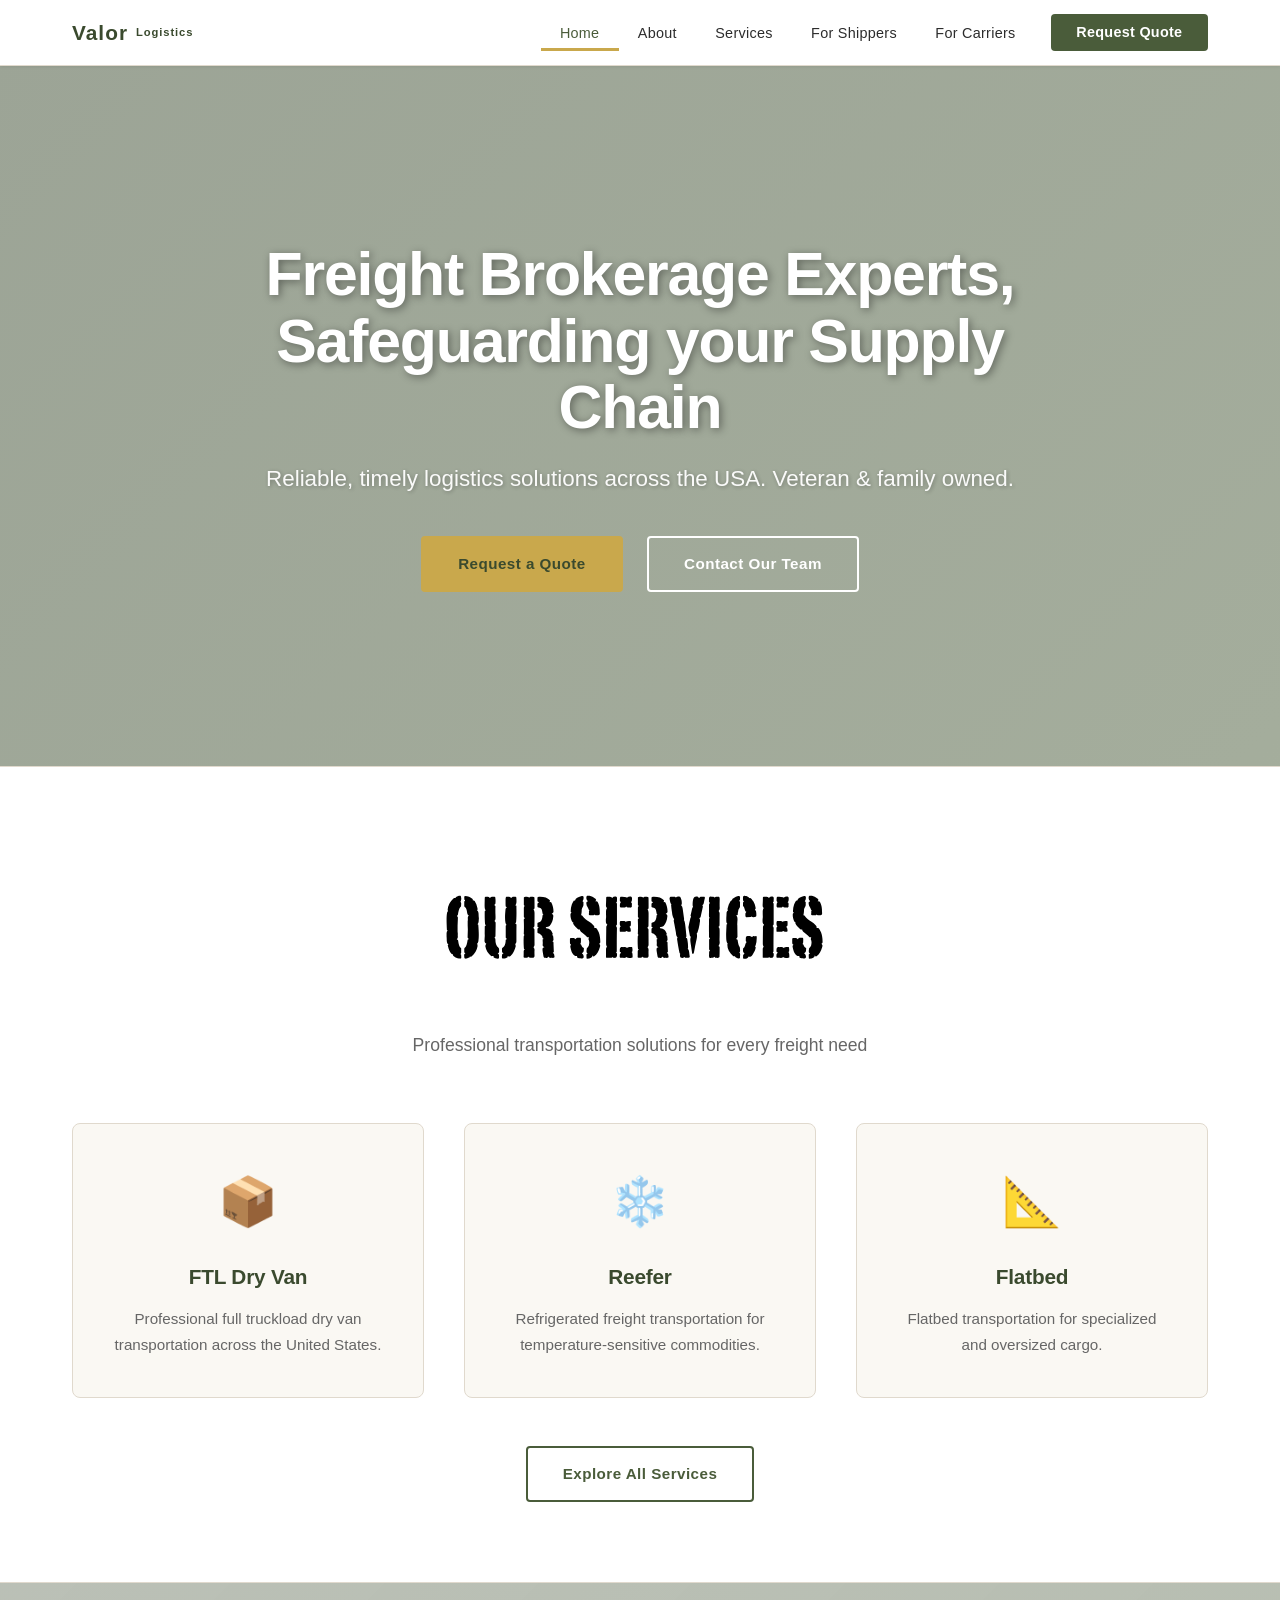
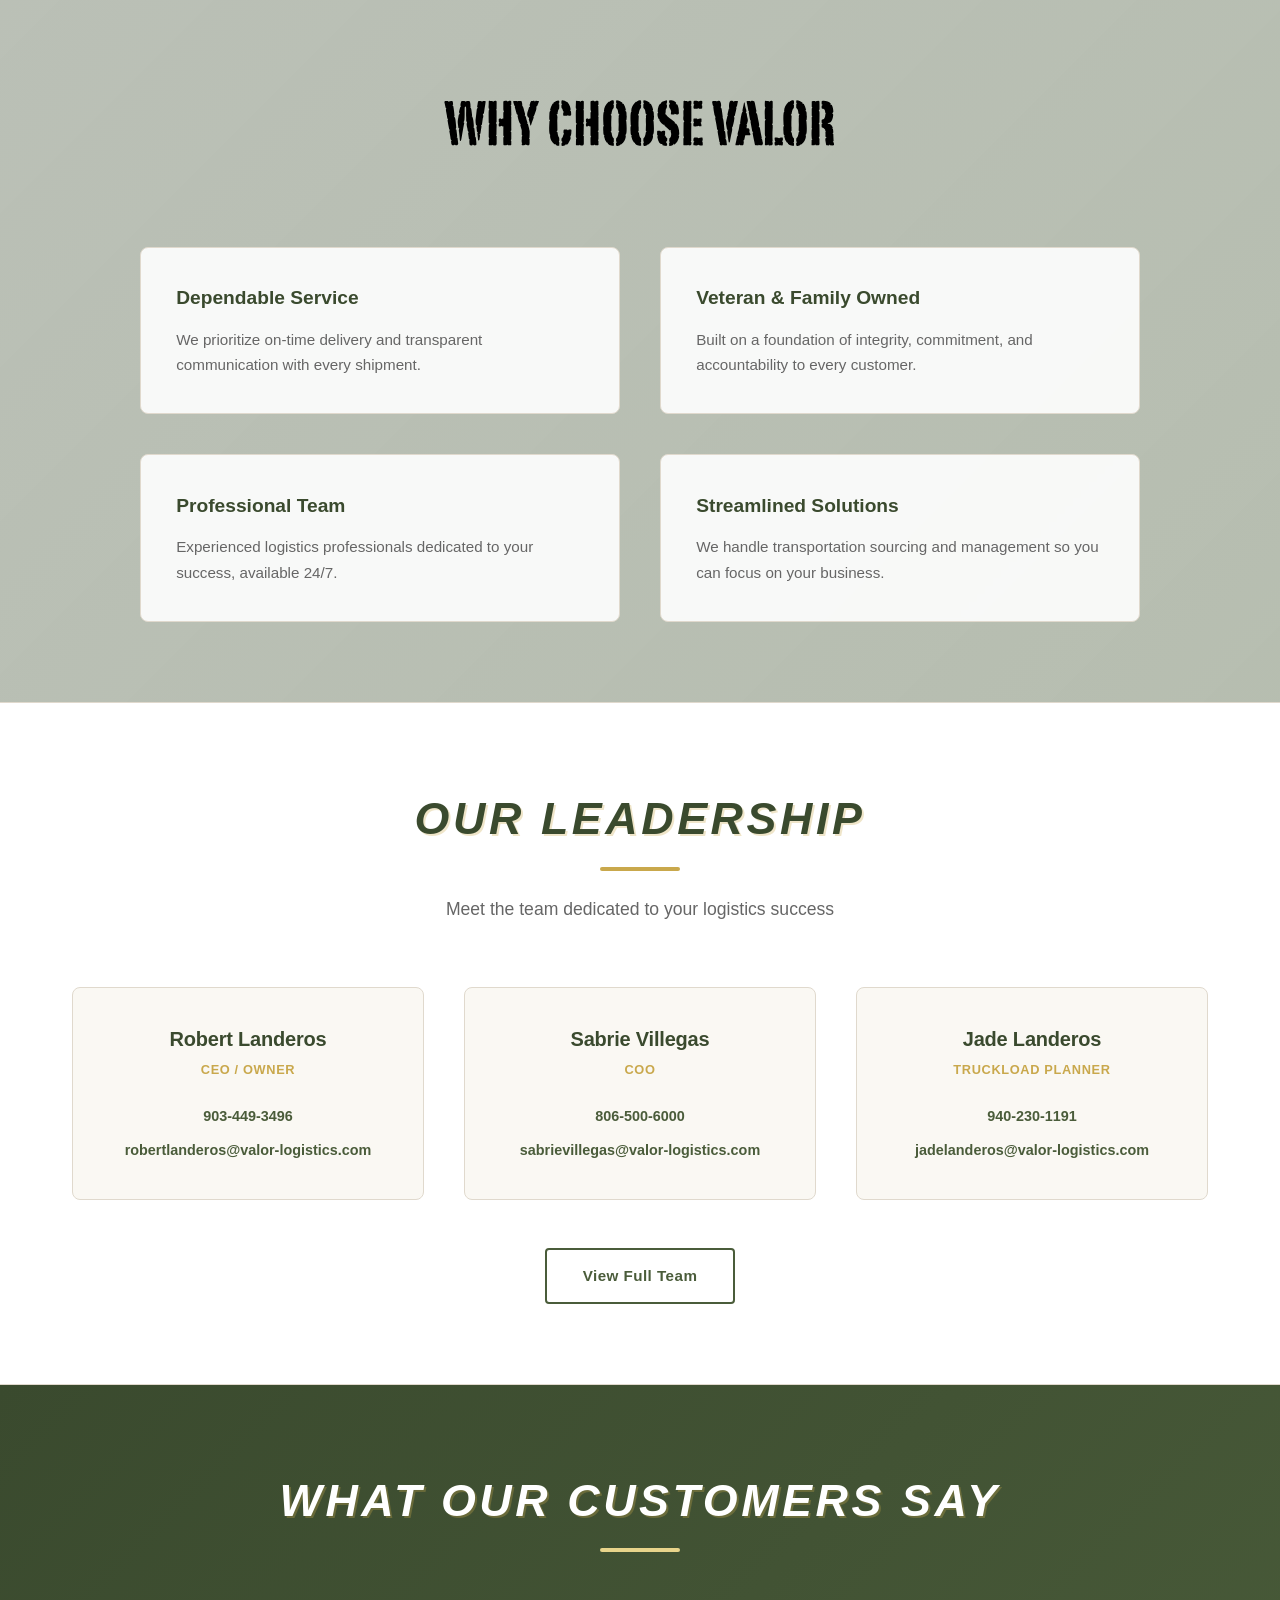
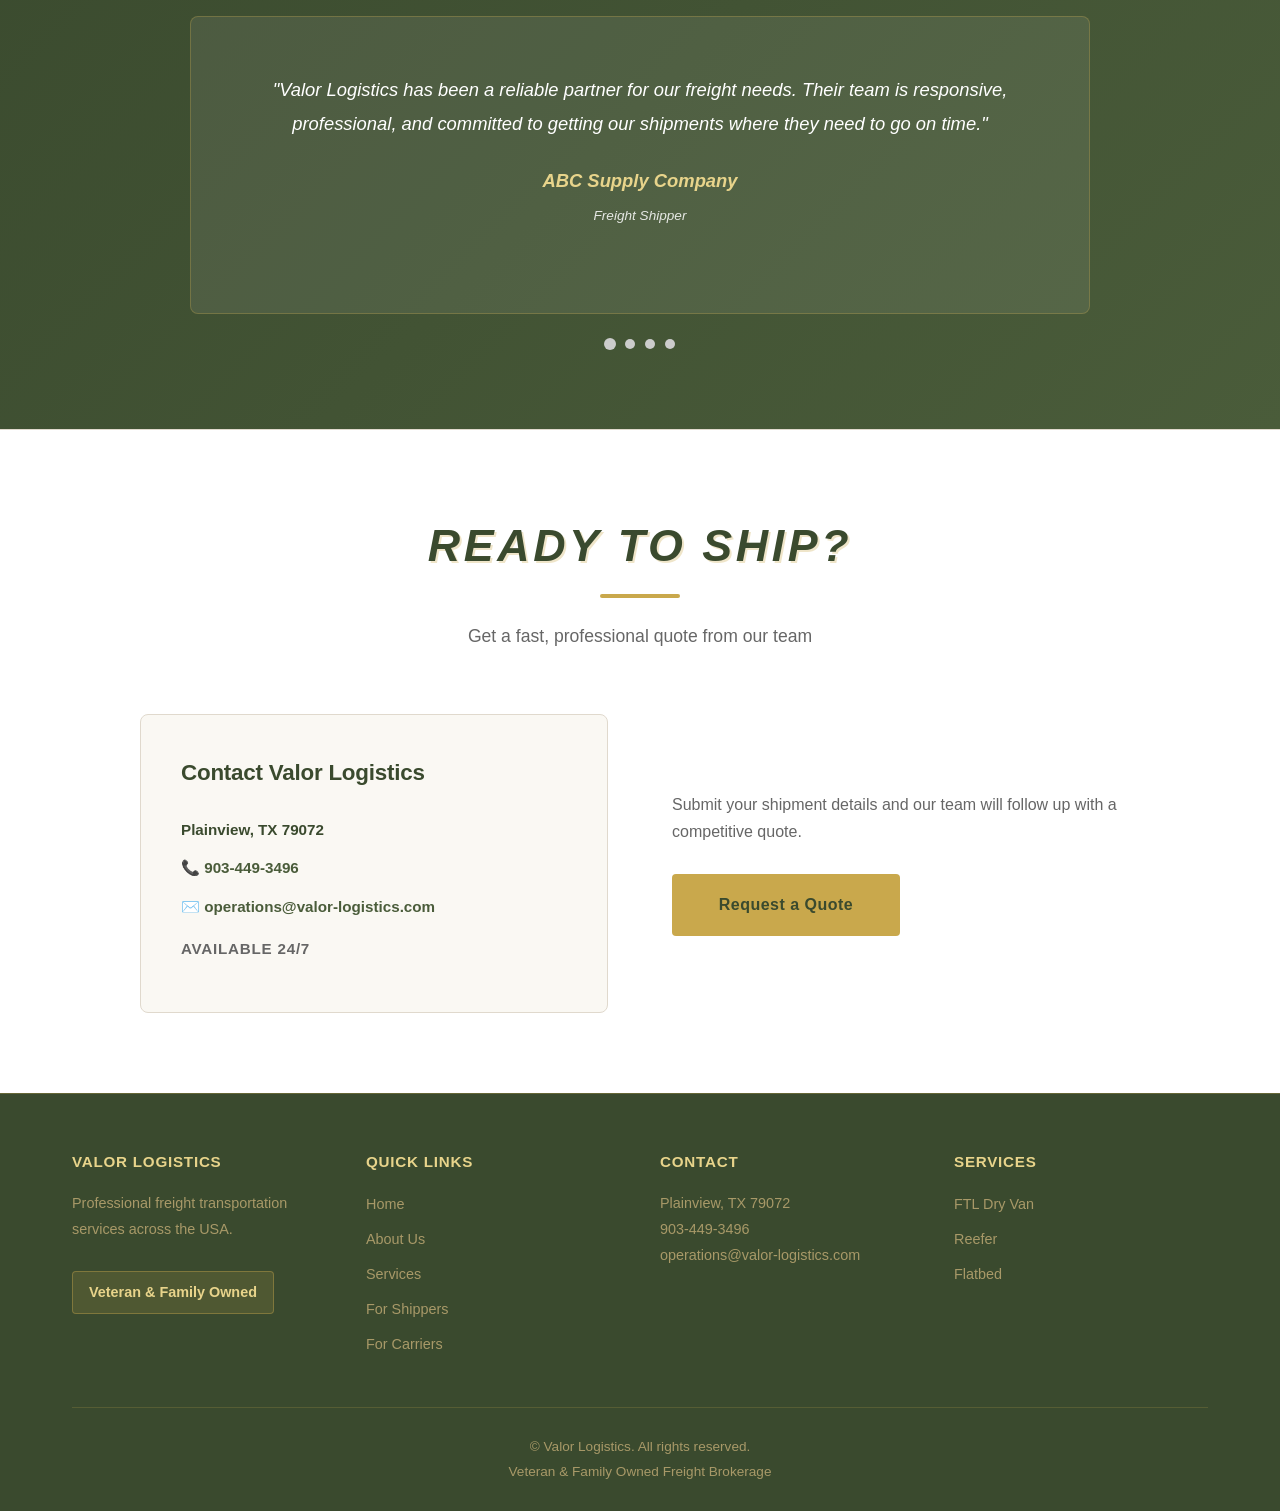
==== index.html @ 60e7a534 "Update index.html" ====
<!DOCTYPE html>
<html lang="en">
<head>
  <meta charset="UTF-8" />
  <meta name="viewport" content="width=device-width, initial-scale=1.0" />
  <meta name="description" content="Valor Logistics - Professional freight transportation services. FTL dry van, reefer, and flatbed shipping across the USA. Veteran & family owned." />
  <meta property="og:title" content="Valor Logistics | Freight Transportation & Logistics" />
  <meta property="og:description" content="Professional freight transportation services. FTL dry van, reefer, and flatbed shipping across the USA." />
  <meta property="og:type" content="business.business" />
  <title>Valor Logistics | Freight Transportation Services</title>
  <link href="https://fonts.googleapis.com/css2?family=Bebas+Neue&family=Courier+Prime:wght@400;700&display=swap" rel="stylesheet">
  <link rel="stylesheet" href="styles/main.css" />
</head>
<body>

  <!-- HEADER / NAVIGATION -->
  <header class="header">
    <nav class="navbar">
      <div class="nav-container">
        <div class="logo">
          <a href="index.html">
            <span class="logo-text">Valor</span>
            <span class="logo-sub">Logistics</span>
          </a>
        </div>
        <button class="mobile-toggle" id="mobileToggle" aria-label="Toggle menu">
          <span></span>
          <span></span>
          <span></span>
        </button>
        <ul class="nav-menu" id="navMenu">
          <li><a href="index.html" class="active">Home</a></li>
          <li><a href="about.html">About</a></li>
          <li><a href="services.html">Services</a></li>
          <li><a href="shippers.html">For Shippers</a></li>
          <li><a href="carriers.html">For Carriers</a></li>
          <li><a href="quote.html" class="cta-btn">Request Quote</a></li>
        </ul>
      </div>
    </nav>
  </header>

  <!-- HERO SECTION -->
  <section class="hero">
    <div class="hero-content">
      <h1>Freight Brokerage Experts, Safeguarding your Supply Chain</h1>
      <p>Reliable, timely logistics solutions across the USA. Veteran & family owned.</p>
      <div class="hero-buttons">
        <a href="quote.html" class="btn btn-primary">Request a Quote</a>
        <a href="#contact" class="btn btn-secondary">Contact Our Team</a>
      </div>
    </div>
  </section>

  <!-- SERVICES OVERVIEW -->
  <section class="services-preview">
    <div class="container">
      <div class="section-header">
        <img src="images/Header_OUR SERVICES.svg" alt="Our Services" class="section-title-image" />
        <p class="section-subtitle">Professional transportation solutions for every freight need</p>
      </div>
      
      <div class="service-grid">
        <div class="service-card">
          <div class="service-icon">📦</div>
          <h3>FTL Dry Van</h3>
          <p>Professional full truckload dry van transportation across the United States.</p>
        </div>
        
        <div class="service-card">
          <div class="service-icon">❄️</div>
          <h3>Reefer</h3>
          <p>Refrigerated freight transportation for temperature-sensitive commodities.</p>
        </div>
        
        <div class="service-card">
          <div class="service-icon">📐</div>
          <h3>Flatbed</h3>
          <p>Flatbed transportation for specialized and oversized cargo.</p>
        </div>
      </div>
      
      <div class="services-cta">
        <a href="services.html" class="btn btn-outline">Explore All Services</a>
      </div>
    </div>
  </section>

  <!-- WHY CHOOSE VALOR -->
<section class="why-valor">
  <div class="container">
    <div class="section-header">
      <img src="images/Header_WHY CHOOSE VALOR.svg"
           alt="Why Choose Valor Logistics"
           class="section-title-image" />
    </div>

    <div class="values-grid">
      <div class="value-card">
        <h3>Dependable Service</h3>
        <p>We prioritize on-time delivery and transparent communication with every shipment.</p>
      </div>

      <div class="value-card">
        <h3>Veteran & Family Owned</h3>
        <p>Built on a foundation of integrity, commitment, and accountability to every customer.</p>
      </div>

      <div class="value-card">
        <h3>Professional Team</h3>
        <p>Experienced logistics professionals dedicated to your success, available 24/7.</p>
      </div>

      <div class="value-card">
        <h3>Streamlined Solutions</h3>
        <p>We handle transportation sourcing and management so you can focus on your business.</p>
      </div>
    </div>
  </div>
</section>

  <!-- TEAM PREVIEW -->
  <section class="team-preview">
    <div class="container">
      <div class="section-header">
        <h2 class="section-title">Our Leadership</h2>
        <p class="section-subtitle">Meet the team dedicated to your logistics success</p>
      </div>
      
      <div class="team-grid">
        <div class="team-member">
          <div class="member-info">
            <h3>Robert Landeros</h3>
            <p class="title">CEO / Owner</p>
            <p class="contact">
              <a href="tel:903-449-3496">903-449-3496</a><br>
              <a href="mailto:robertlanderos@valor-logistics.com">robertlanderos@valor-logistics.com</a>
            </p>
          </div>
        </div>
        
        <div class="team-member">
          <div class="member-info">
            <h3>Sabrie Villegas</h3>
            <p class="title">COO</p>
            <p class="contact">
              <a href="tel:806-500-6000">806-500-6000</a><br>
              <a href="mailto:sabrievillegas@valor-logistics.com">sabrievillegas@valor-logistics.com</a>
            </p>
          </div>
        </div>
        
        <div class="team-member">
          <div class="member-info">
            <h3>Jade Landeros</h3>
            <p class="title">Truckload Planner</p>
            <p class="contact">
              <a href="tel:940-230-1191">940-230-1191</a><br>
              <a href="mailto:jadelanderos@valor-logistics.com">jadelanderos@valor-logistics.com</a>
            </p>
          </div>
        </div>
      </div>
      
      <div class="team-more">
        <a href="about.html" class="btn btn-outline">View Full Team</a>
      </div>
    </div>
  </section>

  <!-- TESTIMONIALS -->

<section class="testimonials">
  <div class="container">

<div class="section-header">
  <h2 class="section-title">What Our Customers Say</h2>
</div>

<div class="testimonial-carousel">

  <!-- TESTIMONIAL 1 -->
  <div class="testimonial-slide active">
    <blockquote>
      <p>
        "Valor Logistics has been a reliable partner for our freight needs.
        Their team is responsive, professional, and committed to getting our
        shipments where they need to go on time."
      </p>
      <footer>
        <strong>ABC Supply Company</strong>
        <span>Freight Shipper</span>
      </footer>
    </blockquote>
  </div>

  <!-- TESTIMONIAL 2 -->
  <div class="testimonial-slide">
    <blockquote>
      <p>
        "Working with Valor Logistics means working with people who care about
        your business. Their communication is clear, their service is dependable,
        and they treat us like partners."
      </p>
      <footer>
        <strong>Texas Manufacturing Co.</strong>
        <span>Freight Shipper</span>
      </footer>
    </blockquote>
  </div>

  <!-- TESTIMONIAL 3 -->
  <div class="testimonial-slide">
    <blockquote>
      <p>
        "Valor stands out in the logistics industry. They're straightforward,
        professional, and genuinely invested in solving problems. Highly recommended."
      </p>
      <footer>
        <strong>Regional Distributor</strong>
        <span>Freight Shipper</span>
      </footer>
    </blockquote>
  </div>

  <!-- TESTIMONIAL 4 -->
  <div class="testimonial-slide">
    <blockquote>
      <p>
        "I've worked with Valor as a carrier for years. Every time we book a
        load with Sabrie, she is extremely transparent, honest, and fair.
        By far my favorite broker to drive for."
      </p>
      <footer>
        <strong>Tucker George</strong>
        <span>Owner, Tucker's Truckers LLC</span>
      </footer>
    </blockquote>
  </div>

</div>

<!-- CAROUSEL NAVIGATION -->
<div class="testimonial-nav">
  <button class="dot active" onclick="currentTestimonial(1)" aria-label="Testimonial 1"></button>
  <button class="dot" onclick="currentTestimonial(2)" aria-label="Testimonial 2"></button>
  <button class="dot" onclick="currentTestimonial(3)" aria-label="Testimonial 3"></button>
  <button class="dot" onclick="currentTestimonial(4)" aria-label="Testimonial 4"></button>
</div>

  </div>
</section>

<!-- TESTIMONIAL CAROUSEL JAVASCRIPT -->

<script>
  let testimonialIndex = 1;
  let testimonialTimer;

  function currentTestimonial(n) {
    showTestimonial(testimonialIndex = n);
    
    // Reset the automatic timer whenever someone clicks a dot
    resetTestimonialTimer();
  }

  function showTestimonial(n) {
    const slides = document.querySelectorAll(".testimonial-slide");
    const dots = document.querySelectorAll(".testimonial-nav .dot");

    // Loop back to the beginning/end
    if (n > slides.length) {
      testimonialIndex = 1;
    }

    if (n < 1) {
      testimonialIndex = slides.length;
    }

    // Hide all slides
    slides.forEach(function(slide) {
      slide.classList.remove("active");
    });

    // Remove active state from all dots
    dots.forEach(function(dot) {
      dot.classList.remove("active");
    });

    // Show current slide
    slides[testimonialIndex - 1].classList.add("active");

    // Activate current dot
    dots[testimonialIndex - 1].classList.add("active");
  }

  function nextTestimonial() {
    testimonialIndex++;

    if (testimonialIndex > document.querySelectorAll(".testimonial-slide").length) {
      testimonialIndex = 1;
    }

    showTestimonial(testimonialIndex);
  }

  function resetTestimonialTimer() {
    clearInterval(testimonialTimer);

    testimonialTimer = setInterval(function() {
      nextTestimonial();
    }, 10000); // 10 seconds
  }

  // Start automatic rotation when the page loads
  document.addEventListener("DOMContentLoaded", function() {
    showTestimonial(testimonialIndex);
    resetTestimonialTimer();
  });
</script>

<!-- TESTIMONIAL CAROUSEL STYLING -->

<style>
  .testimonial-slide {
    display: none;
    opacity: 0;
    transition: opacity 0.5s ease;
  }

  .testimonial-slide.active {
    display: block;
    opacity: 1;
  }

  .testimonial-nav {
    display: flex;
    justify-content: center;
    align-items: center;
    gap: 10px;
    margin-top: 25px;
  }

  .testimonial-nav .dot {
    width: 10px;
    height: 10px;
    padding: 0;
    border: none;
    border-radius: 50%;
    background: #ccc;
    cursor: pointer;
    transition: all 0.3s ease;
  }

  .testimonial-nav .dot:hover {
    transform: scale(1.2);
  }

  .testimonial-nav .dot.active {
    transform: scale(1.2);
  }
</style>


  <!-- CONTACT / CTA -->
  <section class="contact-section" id="contact">
    <div class="container">
      <div class="section-header">
        <h2 class="section-title">Ready to Ship?</h2>
        <p class="section-subtitle">Get a fast, professional quote from our team</p>
      </div>
      
      <div class="contact-grid">
        <div class="contact-info-box">
          <h3>Contact Valor Logistics</h3>
          <div class="contact-details">
            <p><strong>Plainview, TX 79072</strong></p>
            <p>
              <a href="tel:903-449-3496" class="contact-link">📞 903-449-3496</a>
            </p>
            <p>
              <a href="mailto:operations@valor-logistics.com" class="contact-link">✉️ operations@valor-logistics.com</a>
            </p>
            <p class="availability">Available 24/7</p>
          </div>
        </div>
        
        <div class="contact-cta">
          <p>Submit your shipment details and our team will follow up with a competitive quote.</p>
          <a href="quote.html" class="btn btn-primary btn-large">Request a Quote</a>
        </div>
      </div>
    </div>
  </section>

  <!-- FOOTER -->
  <footer class="footer">
    <div class="container">
      <div class="footer-grid">
        <div class="footer-col">
          <h4>Valor Logistics</h4>
          <p>Professional freight transportation services across the USA.</p>
          <p class="footer-badge">Veteran & Family Owned</p>
        </div>
        
        <div class="footer-col">
          <h4>Quick Links</h4>
          <ul>
            <li><a href="index.html">Home</a></li>
            <li><a href="about.html">About Us</a></li>
            <li><a href="services.html">Services</a></li>
            <li><a href="shippers.html">For Shippers</a></li>
            <li><a href="carriers.html">For Carriers</a></li>
          </ul>
        </div>
        
        <div class="footer-col">
          <h4>Contact</h4>
          <p>
            Plainview, TX 79072<br>
            <a href="tel:903-449-3496">903-449-3496</a><br>
            <a href="mailto:operations@valor-logistics.com">operations@valor-logistics.com</a>
          </p>
        </div>
        
        <div class="footer-col">
          <h4>Services</h4>
          <ul>
            <li><a href="services.html#dry-van">FTL Dry Van</a></li>
            <li><a href="services.html#reefer">Reefer</a></li>
            <li><a href="services.html#flatbed">Flatbed</a></li>
          </ul>
        </div>
      </div>
      
      <div class="footer-bottom">
        <p>&copy; <span id="year"></span> Valor Logistics. All rights reserved.</p>
        <p>Veteran & Family Owned Freight Brokerage</p>
      </div>
    </div>
  </footer>

  <script src="scripts/main.js"></script>
</body>
</html>
---- styles/main.css ----
/* ========== CSS VARIABLES ========== */
:root {
  --olive: #4a5c3a;
  --olive-dark: #3a4a2e;
  --olive-light: #6b7c55;
  --gold: #c9a84c;
  --gold-light: #e8d48b;
  --cream: #f5f0e6;
  --dark: #1a1a1a;
  --text: #2c2c2c;
  --text-light: #666;
  --text-muted: #999;
  --white: #ffffff;
  --border: #e0d9cd;
  --light-bg: #faf8f3;
}

/* ========== RESET & BASE ========== */
* {
  margin: 0;
  padding: 0;
  box-sizing: border-box;
}

html {
  scroll-behavior: smooth;
}

body {
  font-family: -apple-system, BlinkMacSystemFont, 'Segoe UI', 'Helvetica Neue', sans-serif;
  background: var(--white);
  color: var(--text);
  line-height: 1.6;
}

a {
  color: var(--olive);
  text-decoration: none;
  transition: color 0.3s ease;
}

a:hover {
  color: var(--olive-light);
}

.container {
  max-width: 1200px;
  margin: 0 auto;
  padding: 0 2rem;
}

/* ========== HEADER / NAVIGATION ========== */
.header {
  background: var(--white);
  border-bottom: 1px solid var(--border);
  position: sticky;
  top: 0;
  z-index: 100;
  box-shadow: 0 1px 3px rgba(0, 0, 0, 0.08);
}

.navbar {
  max-width: 1200px;
  margin: 0 auto;
  padding: 0 2rem;
}

.nav-container {
  display: flex;
  justify-content: space-between;
  align-items: center;
  padding: 1rem 0;
}

.logo {
  flex-shrink: 0;
}

.logo a {
  color: var(--olive-dark);
  display: flex;
  align-items: center;
  gap: 0.5rem;
  font-weight: 700;
  font-size: 1.3rem;
  letter-spacing: 0.05em;
}

.logo a span {
  color: var(--olive-dark);
}

.logo-sub {
  font-size: 0.7rem;
  font-weight: 600;
  letter-spacing: 0.08em;
  color: var(--gold);
}

.nav-menu {
  display: flex;
  list-style: none;
  gap: 0;
  align-items: center;
}

.nav-menu a {
  color: var(--text);
  padding: 0.75rem 1.2rem;
  border-radius: 0;
  transition: all 0.3s ease;
  font-size: 0.9rem;
  font-weight: 500;
  letter-spacing: 0.02em;
}

.nav-menu a:hover,
.nav-menu a.active {
  color: var(--olive);
  border-bottom: 3px solid var(--gold);
  padding-bottom: 0.45rem;
}

.nav-menu .cta-btn {
  background: var(--olive);
  color: white;
  font-weight: 600;
  padding: 0.65rem 1.6rem;
  border-radius: 4px;
  margin-left: 1rem;
  border: none;
}

.nav-menu .cta-btn:hover {
  background: var(--olive-dark);
  color: white;
}

.mobile-toggle {
  display: none;
  flex-direction: column;
  background: none;
  border: none;
  cursor: pointer;
  gap: 5px;
}

.mobile-toggle span {
  width: 25px;
  height: 3px;
  background: var(--olive);
  border-radius: 2px;
  transition: all 0.3s ease;
}

/* ========== HERO SECTION ========== */
/* ========== HERO SECTION ========== */
.hero {
  background:
    linear-gradient(
      135deg,
      rgba(58, 74, 46, 0.5) 0%,
      rgba(74, 92, 58, 0.5) 100%
    ),
    url('../images/metal-plate-background.jpg') center/cover no-repeat fixed;

  color: white;
  padding: 8rem 2rem;
  position: relative;
  min-height: 700px;
  display: flex;
  align-items: center;
  justify-content: center;
  text-align: center;
}

.hero-content {
  position: relative;
  z-index: 2;
  max-width: 800px;
}

.hero-content h1 {
  font-size: 3.8rem;
  font-weight: 800;
  letter-spacing: -0.02em;
  margin-bottom: 1.2rem;
  line-height: 1.1;
  text-shadow: 2px 2px 8px rgba(0, 0, 0, 0.4);
}

.hero-content p {
  font-size: 1.4rem;
  font-weight: 300;
  margin-bottom: 2.5rem;
  line-height: 1.6;
  opacity: 0.95;
  text-shadow: 1px 1px 4px rgba(0, 0, 0, 0.3);
}

.hero-buttons {
  display: flex;
  gap: 1.5rem;
  justify-content: center;
  flex-wrap: wrap;
}

.hero-image {
  display: none;
}
/* ========== BUTTONS ========== */
.btn {
  display: inline-block;
  padding: 0.85rem 2.2rem;
  border-radius: 4px;
  font-weight: 600;
  letter-spacing: 0.03em;
  text-align: center;
  transition: all 0.3s ease;
  cursor: pointer;
  border: 2px solid transparent;
  font-size: 0.95rem;
}

.btn-primary {
  background: var(--gold);
  color: var(--olive-dark);
}

.btn-primary:hover {
  background: var(--gold-light);
  transform: translateY(-2px);
  box-shadow: 0 6px 16px rgba(201, 168, 76, 0.3);
}

.btn-secondary {
  background: transparent;
  color: white;
  border: 2px solid white;
}

.btn-secondary:hover {
  background: white;
  color: var(--olive-dark);
}

.btn-outline {
  background: transparent;
  color: var(--olive);
  border: 2px solid var(--olive);
}

.btn-outline:hover {
  background: var(--olive);
  color: white;
}

.btn-large {
  padding: 1rem 2.8rem;
  font-size: 1rem;
}

/* ========== SECTIONS ========== */
section {
  padding: 5rem 0;
}

.section-header {
  text-align: center;
  margin-bottom: 4rem;
}

.section-title {
  font-size: 2.8rem;
  font-weight: 900;
  letter-spacing: 0.08em;
  color: var(--olive-dark);
  margin-bottom: 1rem;
  position: relative;
  display: inline-block;
  width: 100%;
  font-family: 'Arial Black', 'Helvetica', sans-serif;
  text-transform: uppercase;
  font-style: italic;
  text-shadow: 2px 2px 0px rgba(201, 168, 76, 0.3);
}

.section-title::after {
  content: '';
  position: absolute;
  bottom: -16px;
  left: 50%;
  transform: translateX(-50%);
  width: 80px;
  height: 4px;
  background: var(--gold);
  border-radius: 2px;
}

.section-title-image {
  max-width: 400px;
  width: 100%;
  height: auto;
  display: block;
  margin: 0 auto 1rem;
}

.section-subtitle {
  font-size: 1.1rem;
  color: var(--text-light);
  font-weight: 400;
  margin-top: 1.5rem;
}

/* ========== SERVICES SECTION ========== */
.services-preview {
  background: var(--white);
  border-top: 1px solid var(--border);
}

.service-grid {
  display: grid;
  grid-template-columns: repeat(3, 1fr);
  gap: 2.5rem;
  margin-top: 3.5rem;
}

.service-card {
  background: var(--light-bg);
  padding: 2.5rem;
  border-radius: 8px;
  border: 1px solid var(--border);
  transition: all 0.3s ease;
  text-align: center;
}

.service-card:hover {
  transform: translateY(-6px);
  border-color: var(--gold);
  box-shadow: 0 12px 32px rgba(74, 92, 58, 0.1);
}

.service-icon {
  font-size: 3rem;
  margin-bottom: 1.2rem;
}

.service-card h3 {
  font-size: 1.3rem;
  font-weight: 700;
  color: var(--olive-dark);
  margin-bottom: 0.75rem;
  letter-spacing: -0.01em;
}

.service-card p {
  font-size: 0.95rem;
  color: var(--text-light);
  line-height: 1.7;
  font-weight: 400;
}

.services-cta {
  text-align: center;
  margin-top: 3rem;
}

/* ========== WHY VALOR ========== */
.why-valor {
  background:
    linear-gradient(
      135deg,
      rgba(58, 74, 46, 0.35) 0%,
      rgba(74, 92, 58, 0.4) 100%
    ),
    url('../images/Logo_Map.svg') center center / cover no-repeat fixed;

  border-top: 1px solid var(--border);
  position: relative;
  overflow: hidden;
}

.why-valor .container {
  position: relative;
  z-index: 1;
}

.values-grid {
  display: grid;
  grid-template-columns: repeat(2, 1fr);
  gap: 2.5rem;
  margin-top: 3.5rem;
  max-width: 1000px;
  margin-left: auto;
  margin-right: auto;
}

.value-card {
  background: rgba(255, 255, 255, 0.9);
  padding: 2.2rem;
  border-radius: 8px;
  border: 1px solid var(--border);
  transition: all 0.3s ease;
  text-align: left;
  backdrop-filter: blur(2px);
}

.value-card:hover {
  border-color: var(--olive);
  box-shadow: 0 8px 24px rgba(74, 92, 58, 0.08);
}

.value-card h3 {
  font-size: 1.2rem;
  font-weight: 700;
  color: var(--olive-dark);
  margin-bottom: 0.8rem;
}

.value-card p {
  font-size: 0.95rem;
  color: var(--text-light);
  line-height: 1.7;
  font-weight: 400;
}
/* ========== TEAM PREVIEW ========== */
.team-preview {
  background: white;
  border-top: 1px solid var(--border);
}

.team-grid {
  display: grid;
  grid-template-columns: repeat(3, 1fr);
  gap: 2.5rem;
  margin-top: 3.5rem;
}

.team-member {
  background: var(--light-bg);
  padding: 2.2rem;
  border-radius: 8px;
  border: 1px solid var(--border);
  text-align: center;
  transition: all 0.3s ease;
}

.team-member:hover {
  border-color: var(--gold);
  box-shadow: 0 8px 24px rgba(201, 168, 76, 0.1);
}

.member-info h3 {
  font-size: 1.25rem;
  font-weight: 700;
  color: var(--olive-dark);
  margin-bottom: 0.3rem;
  letter-spacing: -0.01em;
}

.member-info .title {
  font-size: 0.8rem;
  font-weight: 600;
  color: var(--gold);
  text-transform: uppercase;
  letter-spacing: 0.05em;
  margin-bottom: 1rem;
}

.member-info .contact {
  font-size: 0.9rem;
  line-height: 1.8;
  color: var(--text-light);
}

.member-info a {
  color: var(--olive);
  text-decoration: none;
  font-weight: 600;
  display: inline-block;
  margin-top: 0.5rem;
}

.member-info a:hover {
  text-decoration: underline;
}

.team-more {
  text-align: center;
  margin-top: 3rem;
}

/* ========== TESTIMONIALS ========== */
.testimonials {
  background: linear-gradient(135deg, var(--olive-dark) 0%, var(--olive) 100%);
  color: white;
  border-top: 1px solid var(--border);
}

.testimonials .section-title {
  color: white;
}

.testimonials .section-title::after {
  background: var(--gold-light);
}

.testimonial-carousel {
  background: rgba(255, 255, 255, 0.08);
  border: 1px solid rgba(201, 168, 76, 0.3);
  border-radius: 8px;
  padding: 3.5rem;
  margin-top: 3.5rem;
  min-height: 280px;
  display: flex;
  align-items: center;
  justify-content: center;
  max-width: 900px;
  margin-left: auto;
  margin-right: auto;
}

.testimonial-slide {
  display: none;
  text-align: center;
  opacity: 0;
  animation: fadeIn 0.8s ease;
}

.testimonial-slide.active {
  display: block;
  opacity: 1;
}

@keyframes fadeIn {
  from {
    opacity: 0;
  }
  to {
    opacity: 1;
  }
}

.testimonial-slide blockquote {
  font-size: 1.15rem;
  line-height: 1.8;
  margin-bottom: 1.8rem;
  font-style: italic;
  font-weight: 400;
}

.testimonial-slide blockquote p {
  margin-bottom: 1.5rem;
}

.testimonial-slide footer {
  font-size: 0.95rem;
}

.testimonial-slide footer strong {
  display: block;
  font-size: 1.15rem;
  margin-bottom: 0.25rem;
  color: var(--gold-light);
  font-weight: 700;
}

.testimonial-slide footer span {
  font-size: 0.85rem;
  opacity: 0.85;
}

.testimonial-nav {
  display: flex;
  justify-content: center;
  gap: 0.75rem;
  margin-top: 2.5rem;
}

.dot {
  width: 12px;
  height: 12px;
  border-radius: 50%;
  background: rgba(255, 255, 255, 0.4);
  border: none;
  cursor: pointer;
  transition: all 0.3s ease;
}

.dot:hover {
  background: rgba(255, 255, 255, 0.6);
}

.dot.active {
  background: var(--gold-light);
  width: 36px;
  border-radius: 6px;
}

/* ========== CONTACT SECTION ========== */
.contact-section {
  background: white;
  border-top: 1px solid var(--border);
}

.contact-grid {
  display: grid;
  grid-template-columns: 1fr 1fr;
  gap: 4rem;
  margin-top: 3.5rem;
  align-items: center;
  max-width: 1000px;
  margin-left: auto;
  margin-right: auto;
}

.contact-info-box {
  background: var(--light-bg);
  padding: 2.5rem;
  border-radius: 8px;
  border: 1px solid var(--border);
}

.contact-info-box h3 {
  font-size: 1.4rem;
  font-weight: 700;
  color: var(--olive-dark);
  margin-bottom: 1.5rem;
  letter-spacing: -0.01em;
}

.contact-details {
  line-height: 2;
}

.contact-details p {
  font-size: 0.95rem;
  color: var(--text-light);
  margin-bottom: 0.5rem;
}

.contact-details strong {
  color: var(--olive-dark);
  font-weight: 700;
}

.contact-link {
  color: var(--olive);
  font-weight: 600;
  text-decoration: none;
  display: inline-block;
}

.contact-link:hover {
  text-decoration: underline;
}

.availability {
  font-size: 0.8rem;
  color: var(--gold);
  font-weight: 600;
  text-transform: uppercase;
  letter-spacing: 0.05em;
  margin-top: 0.75rem !important;
}

.contact-cta h3 {
  font-size: 1.4rem;
  font-weight: 700;
  color: var(--olive-dark);
  margin-bottom: 1rem;
  letter-spacing: -0.01em;
}

.contact-cta p {
  font-size: 1rem;
  color: var(--text-light);
  margin-bottom: 1.8rem;
  line-height: 1.7;
}

/* ========== FOOTER ========== */
.footer {
  background: var(--olive-dark);
  color: #a89968;
  padding: 3.5rem 2rem 1.5rem;
  border-top: 1px solid rgba(201, 168, 76, 0.3);
}

.footer-grid {
  display: grid;
  grid-template-columns: repeat(auto-fit, minmax(240px, 1fr));
  gap: 2.5rem;
  margin-bottom: 2.5rem;
  max-width: 1200px;
  margin-left: auto;
  margin-right: auto;
}

.footer-col h4 {
  color: var(--gold-light);
  font-size: 0.95rem;
  font-weight: 700;
  margin-bottom: 1rem;
  letter-spacing: 0.05em;
  text-transform: uppercase;
}

.footer-col p {
  font-size: 0.9rem;
  line-height: 1.8;
  margin-bottom: 0.75rem;
}

.footer-col ul {
  list-style: none;
}

.footer-col ul li {
  margin-bottom: 0.6rem;
}

.footer-col a {
  color: #a89968;
  text-decoration: none;
  font-size: 0.9rem;
  transition: color 0.3s ease;
}

.footer-col a:hover {
  color: var(--gold-light);
}

.footer-badge {
  display: inline-block;
  background: rgba(201, 168, 76, 0.15);
  color: var(--gold-light);
  padding: 0.5rem 1rem;
  border-radius: 4px;
  font-size: 0.75rem;
  font-weight: 600;
  margin-top: 1rem;
  border: 1px solid rgba(201, 168, 76, 0.4);
}

.footer-bottom {
  border-top: 1px solid rgba(201, 168, 76, 0.2);
  padding-top: 1.5rem;
  text-align: center;
  font-size: 0.85rem;
  max-width: 1200px;
  margin: 0 auto;
}

.footer-bottom p {
  margin: 0.25rem 0;
}

/* ========== RESPONSIVE ========== */
@media (max-width: 1024px) {
  .service-grid {
    grid-template-columns: repeat(2, 1fr);
  }

  .team-grid {
    grid-template-columns: repeat(2, 1fr);
  }

  .values-grid {
    grid-template-columns: 1fr;
  }

  .section-title-image {
    max-width: 300px;
  }
}

@media (max-width: 768px) {
  .mobile-toggle {
    display: flex;
  }

  .nav-menu {
    position: absolute;
    top: 70px;
    left: 0;
    right: 0;
    background: white;
    flex-direction: column;
    gap: 0;
    max-height: 0;
    overflow: hidden;
    transition: max-height 0.3s ease;
    border-bottom: 1px solid var(--border);
  }

  .nav-menu.active {
    max-height: 500px;
  }

  .nav-menu a {
    padding: 1rem 2rem;
    border-radius: 0;
    display: block;
    border-bottom: none;
  }

  .nav-menu a:hover,
  .nav-menu a.active {
    background: var(--light-bg);
    border-bottom: none;
    border-left: 4px solid var(--gold);
    padding-left: calc(2rem - 4px);
  }

  .nav-menu .cta-btn {
    margin: 1rem 2rem 0;
    display: block;
    text-align: center;
    width: calc(100% - 4rem);
  }

  .hero {
    padding: 4rem 2rem;
    min-height: 500px;
  }

  .hero-content h1 {
    font-size: 2.3rem;
  }

  .hero-content p {
    font-size: 1.1rem;
  }

  .hero-buttons {
    flex-direction: column;
  }

  .btn {
    width: 100%;
  }

  .contact-grid {
    grid-template-columns: 1fr;
    gap: 2.5rem;
  }

  .section-title {
    font-size: 1.8rem;
  }

  .section-title-image {
    max-width: 250px;
  }

  .section-subtitle {
    font-size: 1rem;
  }

  .testimonial-carousel {
    padding: 2rem;
    min-height: auto;
  }

  .service-grid,
  .team-grid {
    gap: 1.5rem;
    grid-template-columns: 1fr;
  }

  .values-grid {
    gap: 1.5rem;
  }

  section {
    padding: 3.5rem 0;
  }
}

@media (max-width: 480px) {
  .hero {
    padding: 3rem 1.5rem;
    min-height: 400px;
  }

  .hero-content h1 {
    font-size: 1.8rem;
  }

  .hero-content p {
    font-size: 1rem;
  }

  .section-title {
    font-size: 1.5rem;
  }

  .section-title::after {
    width: 40px;
  }

  .section-title-image {
    max-width: 200px;
  }

  .btn {
    padding: 0.75rem 1.5rem;
    font-size: 0.9rem;
  }

  section {
    padding: 2.5rem 0;
  }

  .footer-grid {
    gap: 1.5rem;
  }

  .nav-menu.active {
    max-height: 400px;
  }

  .container {
    padding: 0 1rem;
  }
}
/* ========== MOBILE BACKGROUND FIXES ========== */

@media (max-width: 768px) {

  /* HERO - keep image visible without the desktop fixed behavior */
  .hero {
    background-position: center center;
    background-size: cover;
    background-attachment: scroll;
  }

  /* WHY CHOOSE VALOR - keep background visible on mobile */
  .why-valor {
    background-position: center center;
    background-size: cover;
    background-attachment: scroll;
  }

}


/* ========== SMALL PHONE ADJUSTMENTS ========== */

@media (max-width: 480px) {

  /* HERO */
  .hero {
    background-position: center center;
    background-size: auto 100%;
    background-attachment: scroll;
  }

  /* WHY CHOOSE VALOR */
  .why-valor {
    background-position: center center;
    background-size: cover;
    background-attachment: scroll;
  }

}
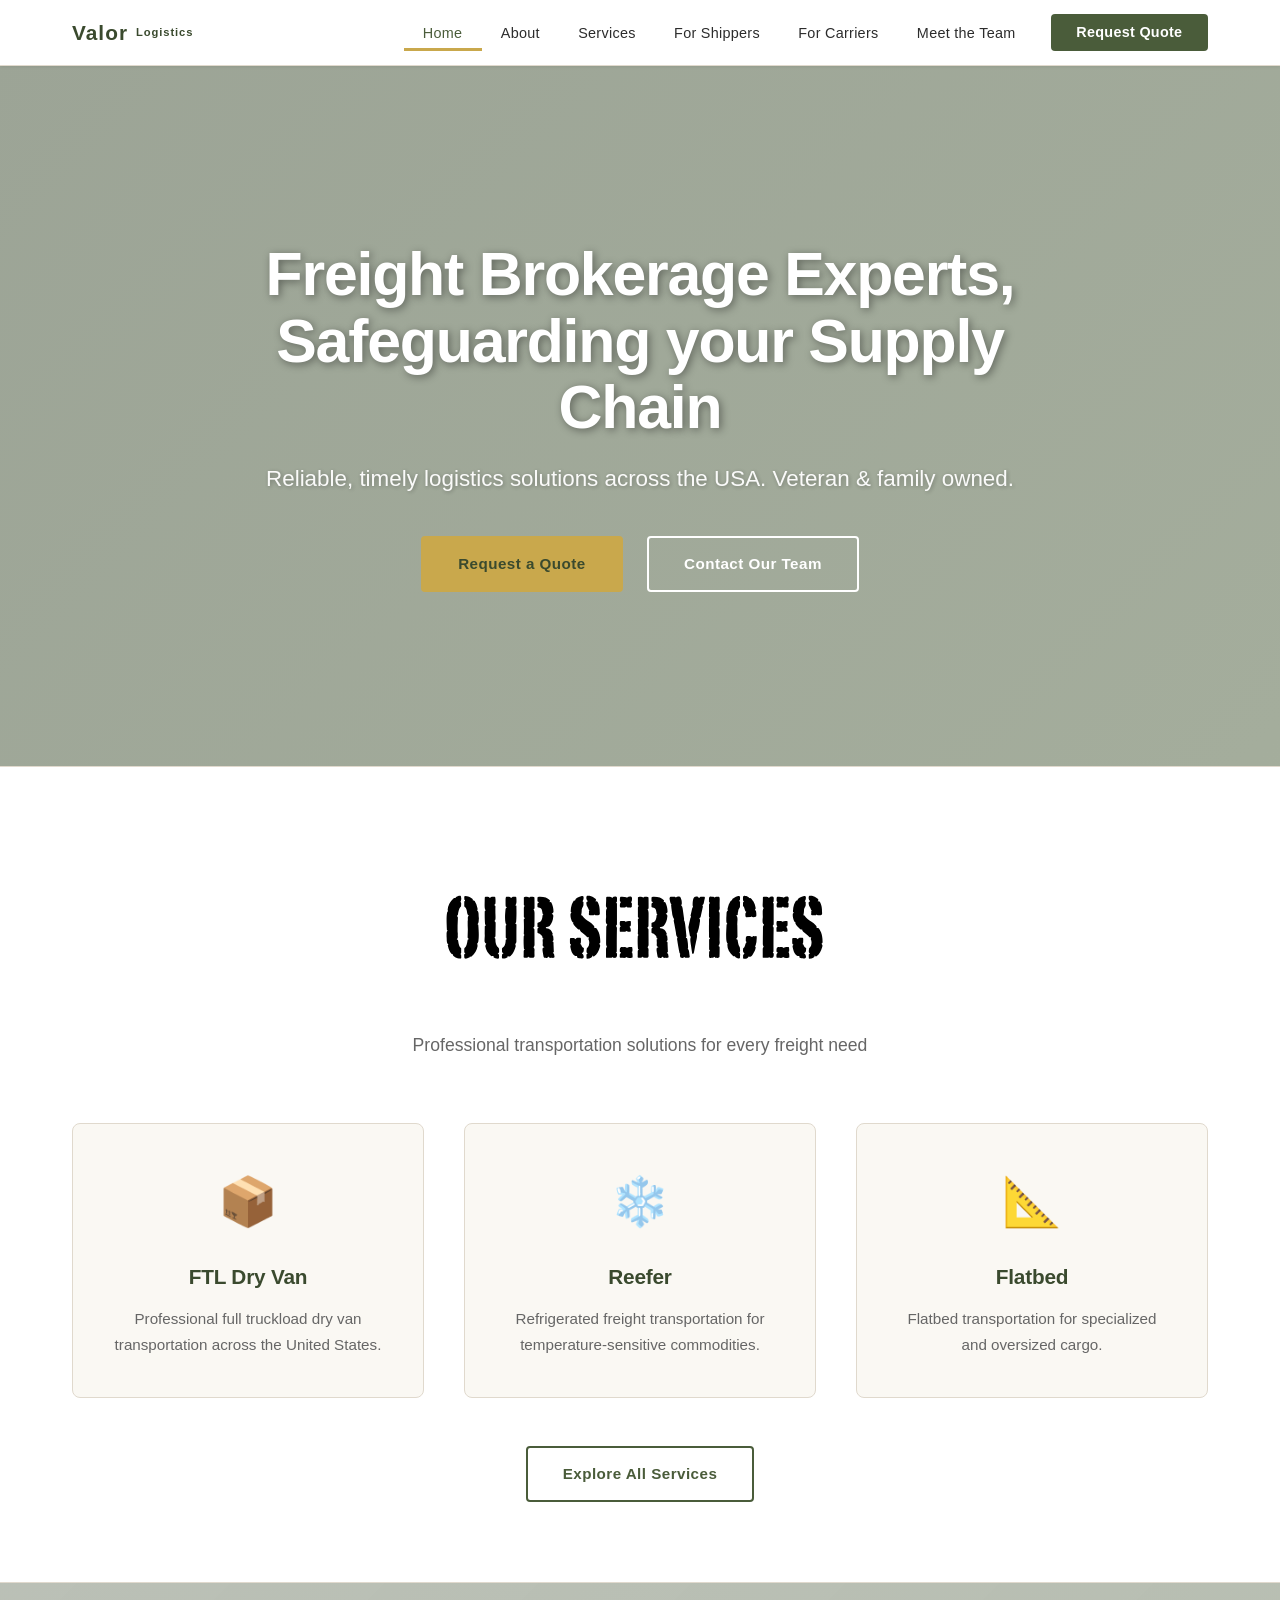
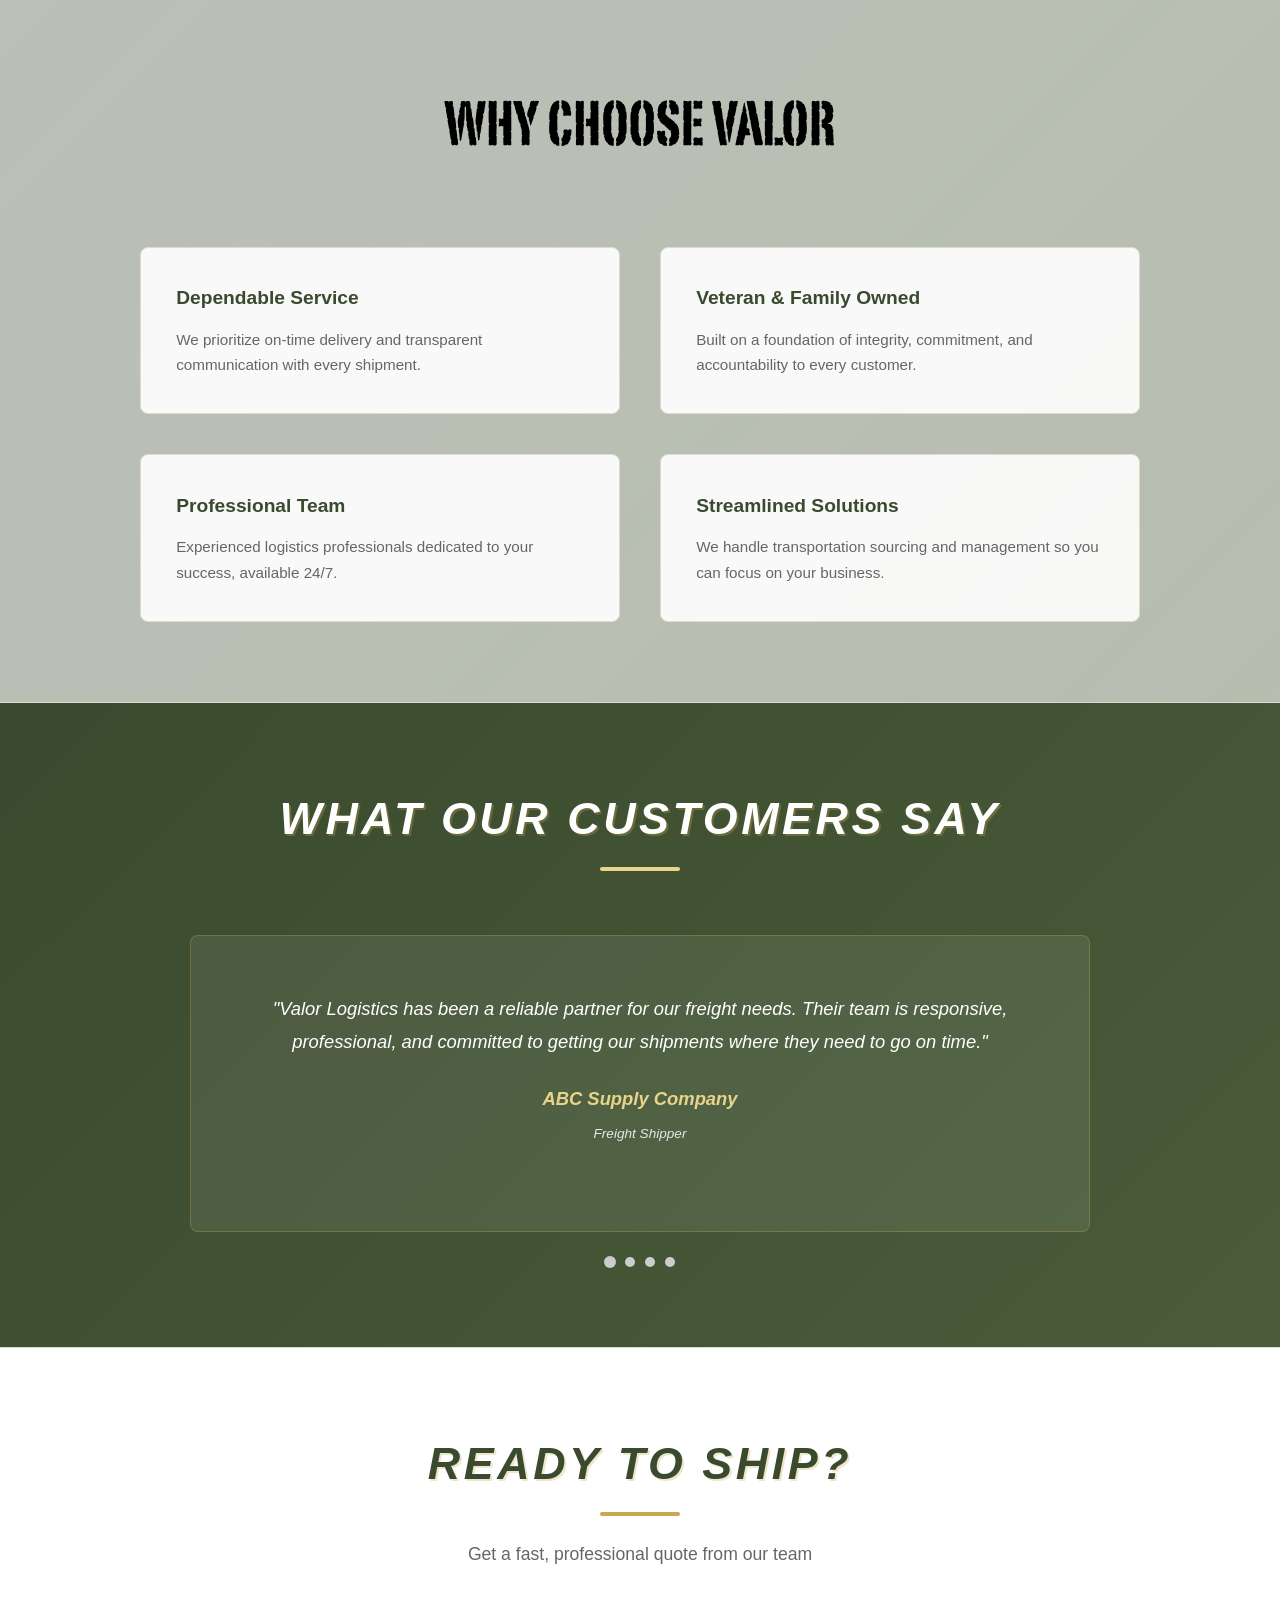
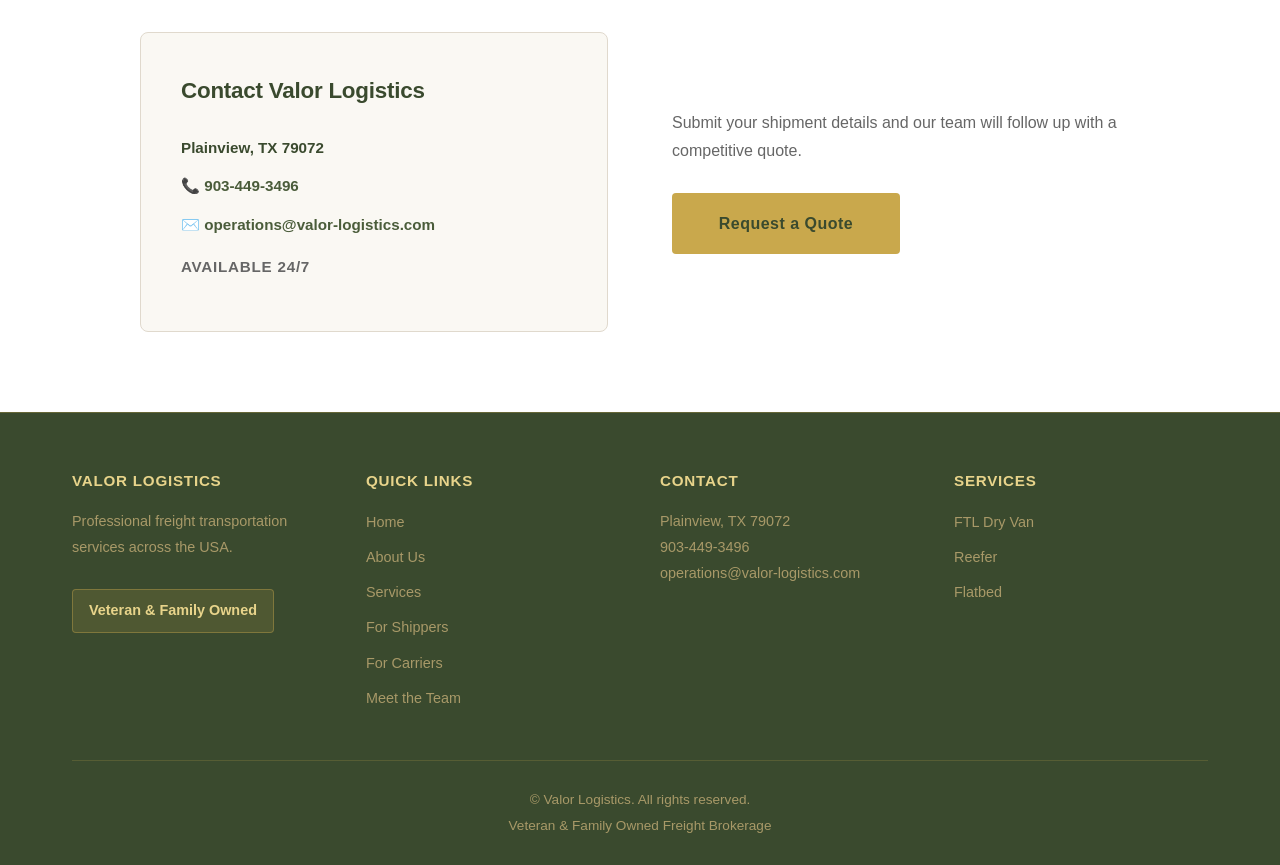
==== commit 82c4ed16: "Remove homepage leadership preview and add team navigation" ====
--- a/index.html
+++ b/index.html
@@ -34,6 +34,7 @@
           <li><a href="services.html">Services</a></li>
           <li><a href="shippers.html">For Shippers</a></li>
           <li><a href="carriers.html">For Carriers</a></li>
+          <li><a href="team.html">Meet the Team</a></li>
           <li><a href="quote.html" class="cta-btn">Request Quote</a></li>
         </ul>
       </div>
@@ -119,56 +120,7 @@
   </div>
 </section>
 
-  <!-- TEAM PREVIEW -->
-  <section class="team-preview">
-    <div class="container">
-      <div class="section-header">
-        <h2 class="section-title">Our Leadership</h2>
-        <p class="section-subtitle">Meet the team dedicated to your logistics success</p>
-      </div>
-      
-      <div class="team-grid">
-        <div class="team-member">
-          <div class="member-info">
-            <h3>Robert Landeros</h3>
-            <p class="title">CEO / Owner</p>
-            <p class="contact">
-              <a href="tel:903-449-3496">903-449-3496</a><br>
-              <a href="mailto:robertlanderos@valor-logistics.com">robertlanderos@valor-logistics.com</a>
-            </p>
-          </div>
-        </div>
-        
-        <div class="team-member">
-          <div class="member-info">
-            <h3>Sabrie Villegas</h3>
-            <p class="title">COO</p>
-            <p class="contact">
-              <a href="tel:806-500-6000">806-500-6000</a><br>
-              <a href="mailto:sabrievillegas@valor-logistics.com">sabrievillegas@valor-logistics.com</a>
-            </p>
-          </div>
-        </div>
-        
-        <div class="team-member">
-          <div class="member-info">
-            <h3>Jade Landeros</h3>
-            <p class="title">Truckload Planner</p>
-            <p class="contact">
-              <a href="tel:940-230-1191">940-230-1191</a><br>
-              <a href="mailto:jadelanderos@valor-logistics.com">jadelanderos@valor-logistics.com</a>
-            </p>
-          </div>
-        </div>
-      </div>
-      
-      <div class="team-more">
-        <a href="about.html" class="btn btn-outline">View Full Team</a>
-      </div>
-    </div>
-  </section>
-
-  <!-- TESTIMONIALS -->
+<!-- TESTIMONIALS -->
 
 <section class="testimonials">
   <div class="container">
@@ -411,7 +363,7 @@
             <li><a href="services.html">Services</a></li>
             <li><a href="shippers.html">For Shippers</a></li>
             <li><a href="carriers.html">For Carriers</a></li>
-          </ul>
+          <li><a href="team.html">Meet the Team</a></li></ul>
         </div>
         
         <div class="footer-col">
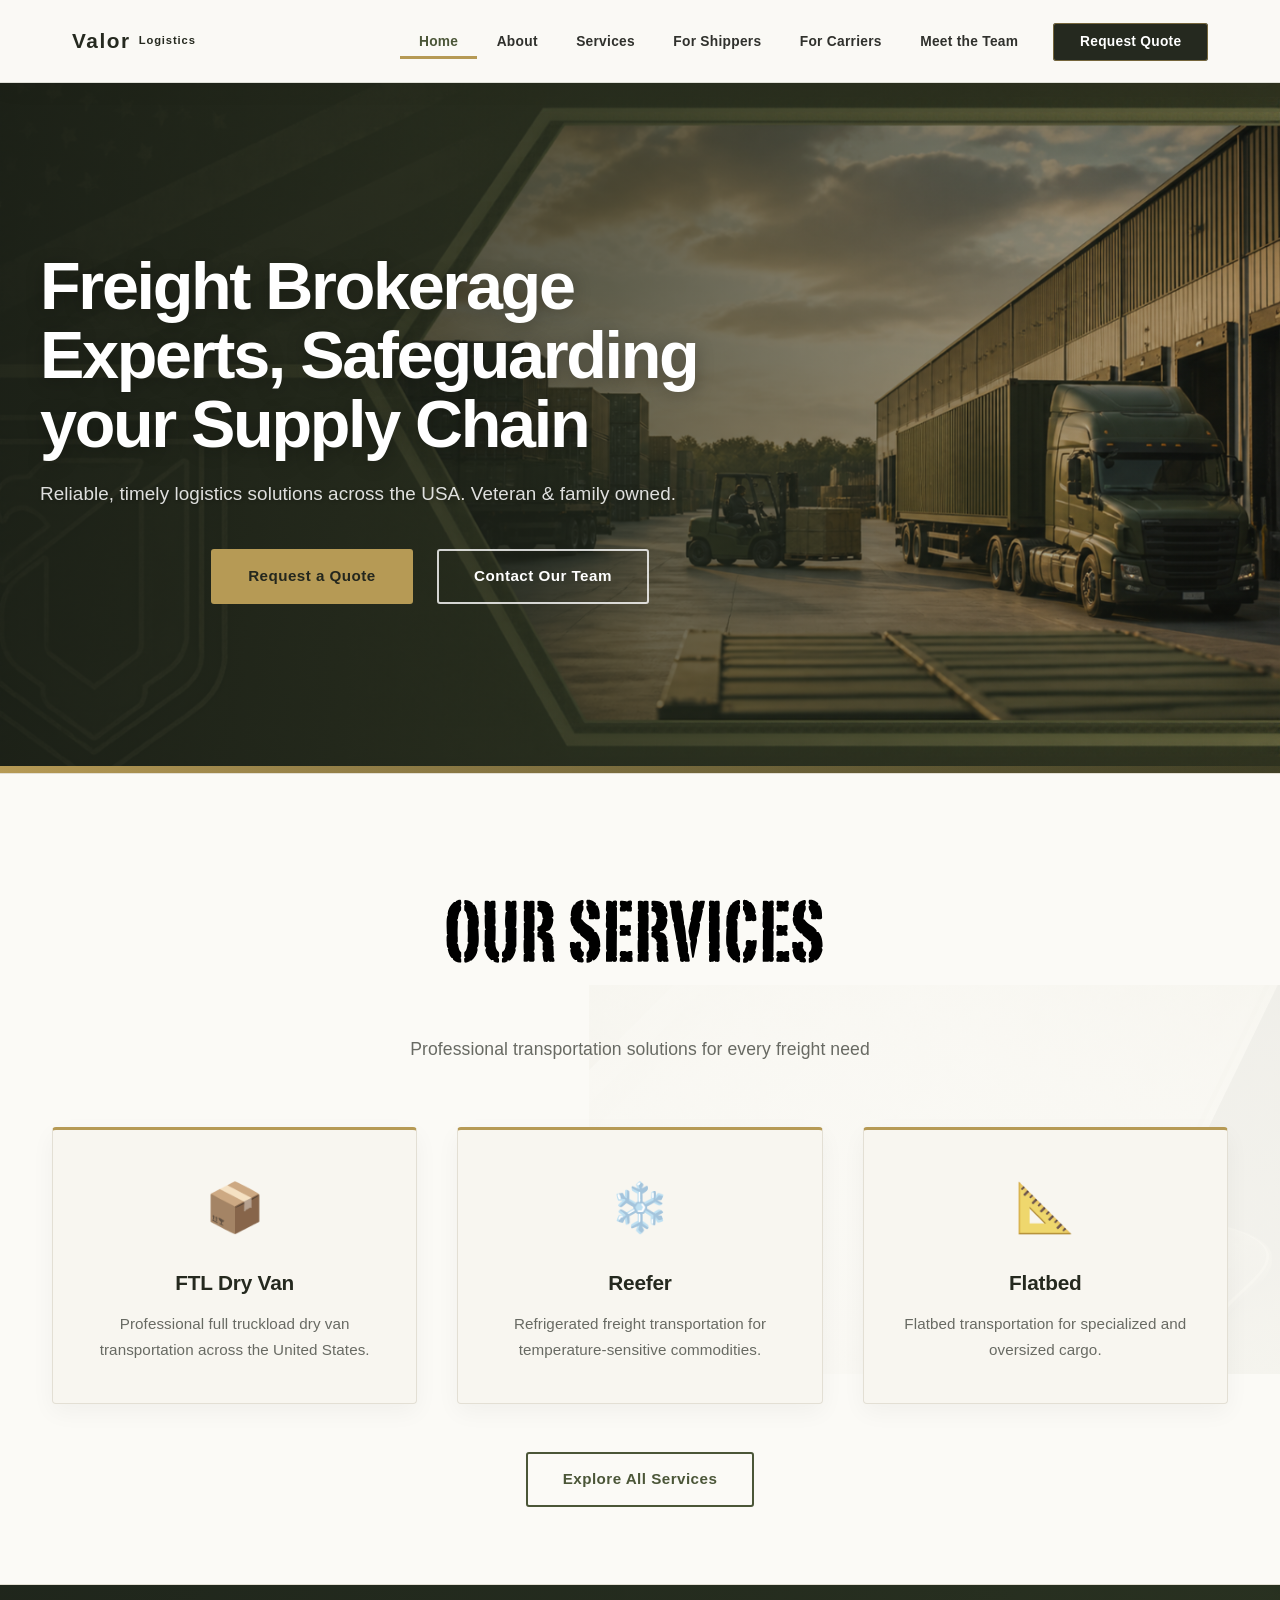
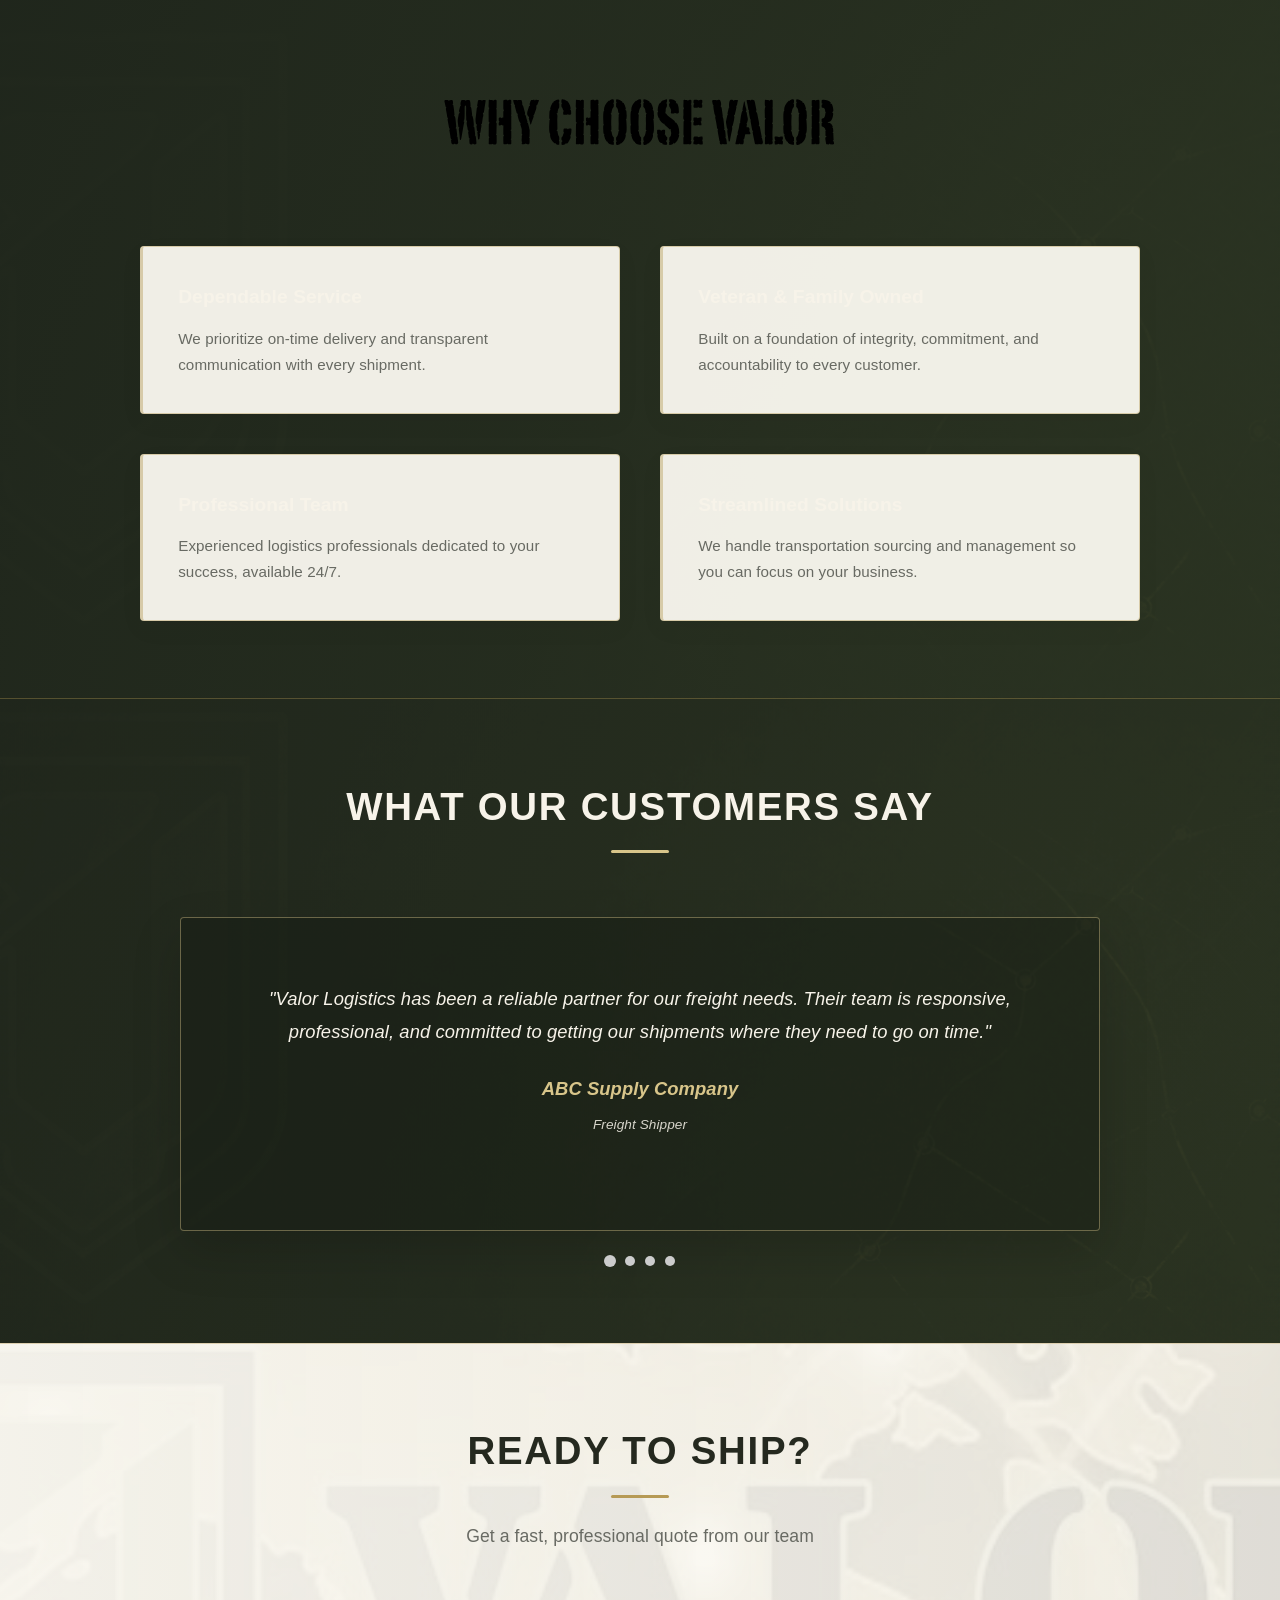
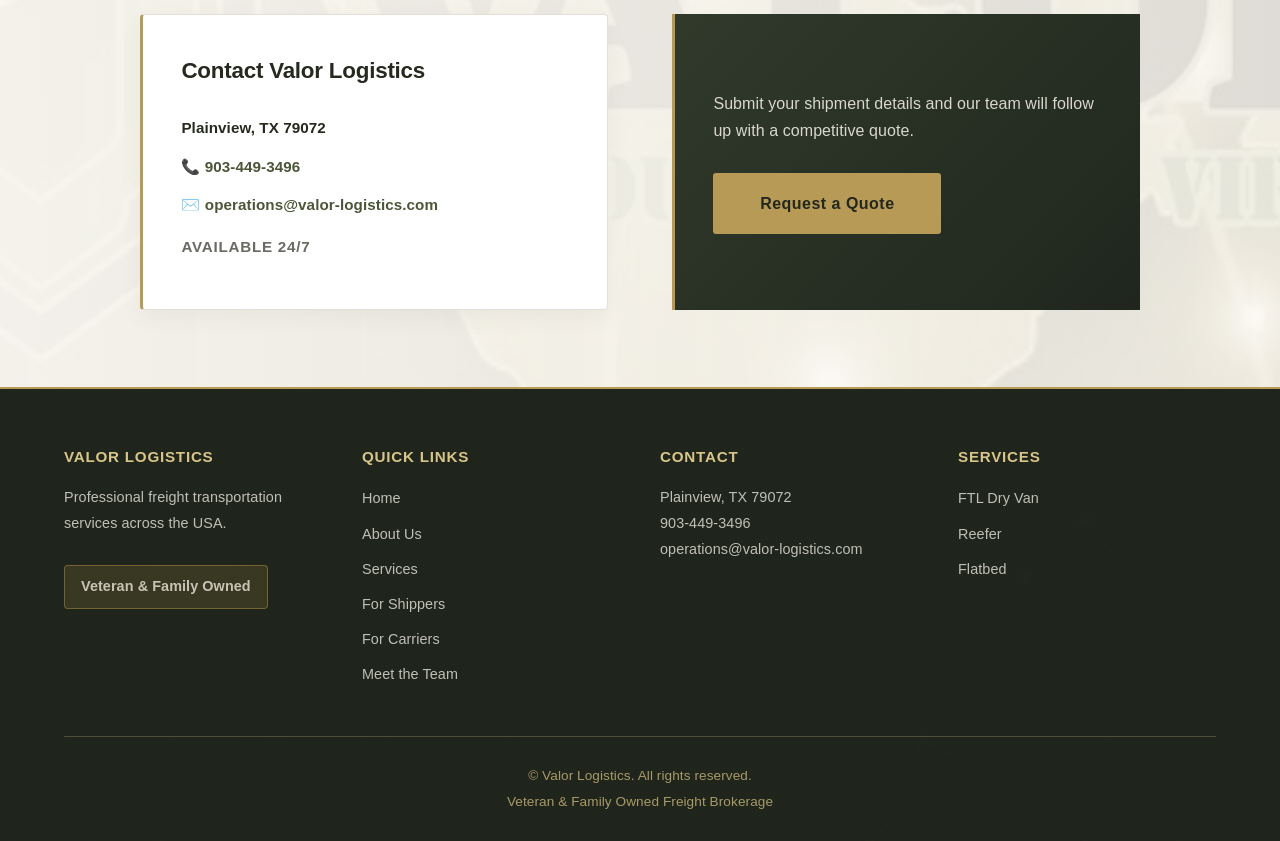
==== commit 5294a30b: "Apply Valor branded imagery and spacing refresh" ====
--- a/index.html
+++ b/index.html
@@ -10,6 +10,7 @@
   <title>Valor Logistics | Freight Transportation Services</title>
   <link href="https://fonts.googleapis.com/css2?family=Bebas+Neue&family=Courier+Prime:wght@400;700&display=swap" rel="stylesheet">
   <link rel="stylesheet" href="styles/main.css" />
+  <link rel="stylesheet" href="styles/valor-atmosphere.css" />
 </head>
 <body>
 
--- a/styles/main.css
+++ b/styles/main.css
@@ -367,14 +367,7 @@
 
 /* ========== WHY VALOR ========== */
 .why-valor {
-  background:
-    linear-gradient(
-      135deg,
-      rgba(58, 74, 46, 0.35) 0%,
-      rgba(74, 92, 58, 0.4) 100%
-    ),
-    url('../images/Logo_Map.svg') center center / cover no-repeat fixed;
-
+  background: linear-gradient(135deg, #f5f0e6 0%, #fbfaf7 100%);
   border-top: 1px solid var(--border);
   position: relative;
   overflow: hidden;
@@ -965,3 +958,187 @@
   }
 
 }
+
+
+/* ========== MEET THE TEAM PAGE ========== */
+.team-page-section {
+  background: var(--light-bg);
+  border-top: 1px solid var(--border);
+}
+.team-page-grid {
+  display: grid;
+  grid-template-columns: repeat(auto-fit, minmax(250px, 1fr));
+  gap: 2rem;
+  margin-top: 3rem;
+}
+.team-profile-card {
+  overflow: hidden;
+  background: var(--white);
+  border: 1px solid var(--border);
+  border-radius: 10px;
+  box-shadow: 0 8px 24px rgba(26, 26, 26, 0.06);
+  transition: transform 0.25s ease, box-shadow 0.25s ease;
+}
+.team-profile-card:hover {
+  transform: translateY(-5px);
+  box-shadow: 0 14px 30px rgba(26, 26, 26, 0.12);
+}
+.team-profile-photo {
+  display: block;
+  width: 100%;
+  height: 290px;
+  object-fit: cover;
+  object-position: center 30%;
+  background: var(--cream);
+}
+.team-profile-placeholder {
+  display: flex;
+  align-items: center;
+  justify-content: center;
+  color: var(--gold-light);
+  background: linear-gradient(145deg, var(--olive-dark), var(--olive));
+  font-size: 4rem;
+  font-weight: 700;
+  letter-spacing: 0.04em;
+}
+.team-profile-info {
+  padding: 1.6rem 1.5rem 1.8rem;
+  text-align: center;
+}
+.team-profile-info h2 {
+  color: var(--olive-dark);
+  font-size: 1.3rem;
+  margin-bottom: 0.35rem;
+}
+.team-profile-title {
+  color: var(--gold);
+  font-size: 0.82rem;
+  font-weight: 700;
+  letter-spacing: 0.07em;
+  text-transform: uppercase;
+  min-height: 1.4rem;
+  margin-bottom: 1rem;
+}
+.team-profile-contact {
+  display: flex;
+  flex-direction: column;
+  gap: 0.45rem;
+  font-size: 0.9rem;
+  overflow-wrap: anywhere;
+}
+.team-profile-contact a {
+  font-weight: 600;
+}
+.team-page-intro {
+  max-width: 700px;
+  margin: 0 auto;
+}
+@media (max-width: 600px) {
+  .team-page-grid { grid-template-columns: 1fr; }
+  .team-profile-photo { height: 320px; }
+}
+
+
+/* ========== VALOR VISUAL REFINEMENT ========== */
+:root {
+  --olive: #4b5638;
+  --olive-dark: #25291f;
+  --olive-light: #68734f;
+  --gold: #b69a55;
+  --gold-light: #d8c58a;
+  --cream: #f4f0e7;
+  --dark: #20211d;
+  --text: #30312d;
+  --text-light: #686a63;
+  --border: #e3dfd4;
+  --light-bg: #f8f6f0;
+}
+body { color: var(--text); letter-spacing: .005em; }
+.container { max-width: 1240px; }
+.header {
+  background: rgba(250, 249, 245, .97);
+  border-bottom-color: rgba(75, 86, 56, .16);
+  box-shadow: 0 5px 22px rgba(32, 33, 29, .055);
+}
+.nav-container { min-height: 82px; }
+.logo a { letter-spacing: .075em; }
+.nav-menu a { font-size: .86rem; font-weight: 600; }
+.nav-menu .cta-btn {
+  background: var(--olive-dark);
+  border: 1px solid rgba(182, 154, 85, .55);
+  border-radius: 3px;
+}
+.nav-menu .cta-btn:hover { background: var(--olive); }
+.hero {
+  background:
+    linear-gradient(90deg, rgba(25, 29, 22, .88) 0%, rgba(37, 41, 31, .72) 56%, rgba(37, 41, 31, .42) 100%),
+    url('../images/metal-plate-background.jpg') center/cover no-repeat;
+  background-attachment: scroll;
+  min-height: 610px;
+  justify-content: flex-start;
+  text-align: left;
+  padding: 7rem max(2rem, calc((100vw - 1200px) / 2));
+}
+.hero-content { max-width: 780px; }
+.hero-content h1 {
+  font-size: clamp(2.7rem, 5.2vw, 4.45rem);
+  line-height: 1.04;
+  letter-spacing: -.035em;
+  text-shadow: 0 3px 18px rgba(0,0,0,.28);
+}
+.hero-content p { max-width: 650px; font-size: 1.18rem; color: rgba(255,255,255,.9); }
+.btn { border-radius: 3px; }
+.btn-primary { background: var(--gold); color: #24271e; }
+.btn-primary:hover { background: var(--gold-light); }
+.btn-secondary { border-color: rgba(255,255,255,.8); }
+section { padding: clamp(3.5rem, 6vw, 5.5rem) 0; }
+.section-title {
+  font-family: inherit;
+  font-style: normal;
+  font-size: clamp(1.8rem, 3vw, 2.45rem);
+  letter-spacing: .045em;
+  text-shadow: none;
+  font-weight: 800;
+}
+.section-title::after { height: 3px; width: 58px; }
+.section-subtitle { color: var(--text-light); }
+.services-preview { background: #fff; }
+.service-card, .value-card, .contact-info-box, .info-card, .form-card {
+  border-radius: 4px;
+  box-shadow: 0 8px 24px rgba(32, 33, 29, .045);
+}
+.service-card { border-top: 3px solid var(--gold); }
+.service-card:hover { transform: translateY(-4px); box-shadow: 0 14px 30px rgba(32,33,29,.09); }
+.service-icon { filter: grayscale(.35); }
+.why-valor { background: linear-gradient(135deg, #f4f0e7 0%, #fbfaf7 100%); }
+.value-card {
+  background: rgba(255,255,255,.94);
+  border: 1px solid #e6e0d2;
+  border-left: 3px solid var(--gold);
+  backdrop-filter: none;
+}
+.testimonials {
+  background: linear-gradient(125deg, #24291f 0%, #414a32 100%);
+  border-top: 1px solid rgba(182,154,85,.35);
+}
+.testimonial-carousel {
+  background: rgba(255,255,255,.055);
+  border: 1px solid rgba(216,197,138,.28);
+  border-radius: 4px;
+}
+.contact-section { background: #fbfaf7; }
+.contact-info-box { background: #fff; border-left: 3px solid var(--gold); }
+.footer { background: #22261e; border-top: 2px solid var(--gold); }
+.footer-col a, .footer-col p { color: rgba(245,240,230,.76); }
+.footer-col a:hover { color: var(--gold-light); }
+.footer-badge { color: var(--gold-light); }
+@media (max-width: 768px) {
+  .hero { min-height: 490px; padding: 4.5rem 1.5rem; text-align: left; }
+  .hero-content h1 { font-size: clamp(2.25rem, 9vw, 3.2rem); }
+  .hero-buttons { justify-content: flex-start; }
+  .hero-buttons .btn { width: auto; min-width: 190px; }
+}
+@media (max-width: 480px) {
+  .hero { padding: 3.5rem 1.25rem; }
+  .hero-buttons .btn { width: 100%; }
+}
--- a/styles/valor-atmosphere.css
+++ b/styles/valor-atmosphere.css
@@ -0,0 +1,198 @@
+/* VALOR LOGISTICS — branded visual atmosphere refresh
+   Uses the supplied Valor artwork as intentional visual anchors.
+   Keep text areas readable; imagery supports the content rather than competing with it. */
+
+:root {
+  --valor-olive: #303a2b;
+  --valor-olive-deep: #20261d;
+  --valor-gold: #b69a55;
+  --valor-cream: #f4f0e7;
+}
+
+/* Home: use the supplied freight scene as the main visual statement. */
+.hero {
+  background-image:
+    linear-gradient(90deg, rgba(25,30,22,.88) 0%, rgba(35,42,29,.67) 48%, rgba(35,42,29,.2) 100%),
+    url('../images/valor_backdrop1.png');
+  background-position: center, center 54%;
+  background-size: cover;
+  background-repeat: no-repeat;
+  min-height: clamp(500px, 67vw, 690px);
+  position: relative;
+  isolation: isolate;
+}
+.hero::after {
+  content: "";
+  position: absolute;
+  z-index: -1;
+  inset: auto 0 0;
+  height: 7px;
+  background: linear-gradient(90deg, var(--valor-gold), rgba(182,154,85,.12));
+}
+
+/* Secondary-page mastheads use the alternate branded freight image. */
+.page-hero {
+  background-image:
+    linear-gradient(90deg, rgba(27,33,24,.9) 0%, rgba(38,47,32,.74) 56%, rgba(38,47,32,.42) 100%),
+    url('../images/valor_backdrop2.png');
+  background-position: center, center 52%;
+  background-size: cover;
+  position: relative;
+  overflow: hidden;
+}
+.page-hero::after {
+  content: "";
+  position: absolute;
+  right: max(3vw, calc((100vw - 1240px) / 2));
+  bottom: 0;
+  width: min(22vw, 260px);
+  height: 5px;
+  background: var(--valor-gold);
+}
+
+/* Light road artwork provides a visual pause between text-heavy sections. */
+.services-preview,
+.content-section {
+  background-color: #fbfaf6;
+  background-image:
+    linear-gradient(rgba(251,250,246,.93), rgba(251,250,246,.96)),
+    url('../images/valor_backdrop3.png');
+  background-position: center, right center;
+  background-size: cover, min(54vw, 700px) auto;
+  background-repeat: no-repeat;
+}
+.services-preview { position: relative; }
+.services-preview .container,
+.content-section .container { position: relative; z-index: 1; }
+
+/* Alternate the visual weight: dark olive texture for values and commitment. */
+.why-valor,
+.band-section,
+.testimonials {
+  background-color: var(--valor-olive-deep);
+  background-image:
+    linear-gradient(110deg, rgba(31,38,28,.96), rgba(43,53,35,.88)),
+    url('../images/valor_backdrop4.png');
+  background-position: center, center;
+  background-size: cover;
+  color: #f7f3e9;
+}
+.why-valor .section-title,
+.why-valor h2,
+.why-valor h3,
+.testimonials .section-title,
+.band-section h2 { color: #f7f3e9; }
+.why-valor .section-subtitle { color: rgba(247,243,233,.76); }
+.why-valor .value-card {
+  background: rgba(249,247,239,.96);
+  border-color: rgba(182,154,85,.42);
+}
+
+/* Keep the customer quote area atmospheric, but give the quote room to breathe. */
+.testimonials {
+  background-image:
+    linear-gradient(110deg, rgba(31,38,28,.92), rgba(43,53,35,.82)),
+    url('../images/valor_backdrop4.png');
+}
+.testimonial-carousel {
+  max-width: 920px;
+  margin-inline: auto;
+  padding: clamp(2rem, 5vw, 4rem);
+  background: rgba(16,21,15,.34);
+  border: 1px solid rgba(216,197,138,.42);
+  box-shadow: 0 20px 50px rgba(0,0,0,.16);
+}
+
+/* A restrained branded banner anchors the final contact invitation. */
+.contact-section {
+  background:
+    linear-gradient(90deg, rgba(249,247,240,.97), rgba(249,247,240,.88)),
+    url('../images/top-banner.jpg') center/cover no-repeat;
+  border-top: 1px solid rgba(182,154,85,.42);
+}
+.contact-grid { align-items: stretch; }
+.contact-info-box,
+.contact-cta {
+  min-height: 100%;
+  padding: clamp(1.6rem, 3vw, 2.4rem);
+}
+.contact-cta {
+  display: flex;
+  flex-direction: column;
+  justify-content: center;
+  align-items: flex-start;
+  background: linear-gradient(135deg, #303a2b, #20261d);
+  color: #f7f3e9;
+  border-left: 3px solid var(--valor-gold);
+}
+.contact-cta p { color: rgba(247,243,233,.86); }
+
+/* Secondary pages: vary the rhythm instead of repeating a stack of white cards. */
+.content-section { position: relative; }
+.content-section .info-grid { gap: 1rem; margin-top: 2.2rem; }
+.content-section .info-card {
+  background: rgba(255,255,255,.92);
+  border: 0;
+  border-top: 3px solid var(--valor-gold);
+  box-shadow: 0 12px 28px rgba(31,38,28,.075);
+}
+.band-section {
+  border-top: 3px solid var(--valor-gold);
+  border-bottom: 3px solid rgba(182,154,85,.35);
+}
+.band-section .eyebrow { color: #e0cc91; }
+.band-section p { color: rgba(247,243,233,.86); }
+
+/* Services page: use open editorial rows, not repeated floating tiles. */
+.service-list { max-width: 1080px; }
+.service-detail {
+  padding: clamp(1.8rem, 3vw, 2.7rem) clamp(.5rem, 2vw, 1.5rem);
+  border-bottom: 1px solid rgba(75,86,56,.2);
+  transition: background .2s ease, padding .2s ease;
+}
+.service-detail:nth-child(even) {
+  background: linear-gradient(105deg, rgba(244,240,231,.82), rgba(244,240,231,.18));
+}
+.service-detail:hover { padding-left: clamp(1rem, 3vw, 2.2rem); }
+.service-number { font-size: 1.15rem; }
+
+/* Quote and contact layouts get an editorial left rail and a clear form focus. */
+.quote-guidance {
+  padding: clamp(1.4rem, 3vw, 2.4rem);
+  background:
+    linear-gradient(rgba(38,46,32,.9), rgba(38,46,32,.9)),
+    url('../images/valor_backdrop4.png') center/cover;
+  color: #f7f3e9;
+  border-left: 4px solid var(--valor-gold);
+}
+.quote-guidance h2,
+.quote-guidance h3 { color: #f7f3e9; }
+.quote-guidance p,
+.quote-guidance li { color: rgba(247,243,233,.84); }
+.form-card { box-shadow: 0 18px 44px rgba(31,38,28,.1); }
+
+/* Small artwork detail ties page endings together without filling every gap. */
+.footer {
+  background-image:
+    linear-gradient(rgba(31,37,28,.97), rgba(31,37,28,.97)),
+    url('../images/valor_backdrop4.png');
+  background-size: cover;
+  background-position: center;
+}
+.footer-bottom { border-top-color: rgba(216,197,138,.25); }
+
+@media (max-width: 768px) {
+  .hero { min-height: 500px; background-position: center, 58% center; }
+  .page-hero { background-position: center, 58% center; }
+  .services-preview,
+  .content-section {
+    background-image: linear-gradient(rgba(251,250,246,.96), rgba(251,250,246,.97)), url('../images/valor_backdrop3.png');
+    background-size: cover, cover;
+  }
+  .contact-grid { gap: 1rem; }
+  .contact-cta { min-height: 190px; }
+  .service-detail:nth-child(even) { padding-inline: 1rem; }
+}
+@media (prefers-reduced-motion: reduce) {
+  .service-detail { transition: none; }
+}
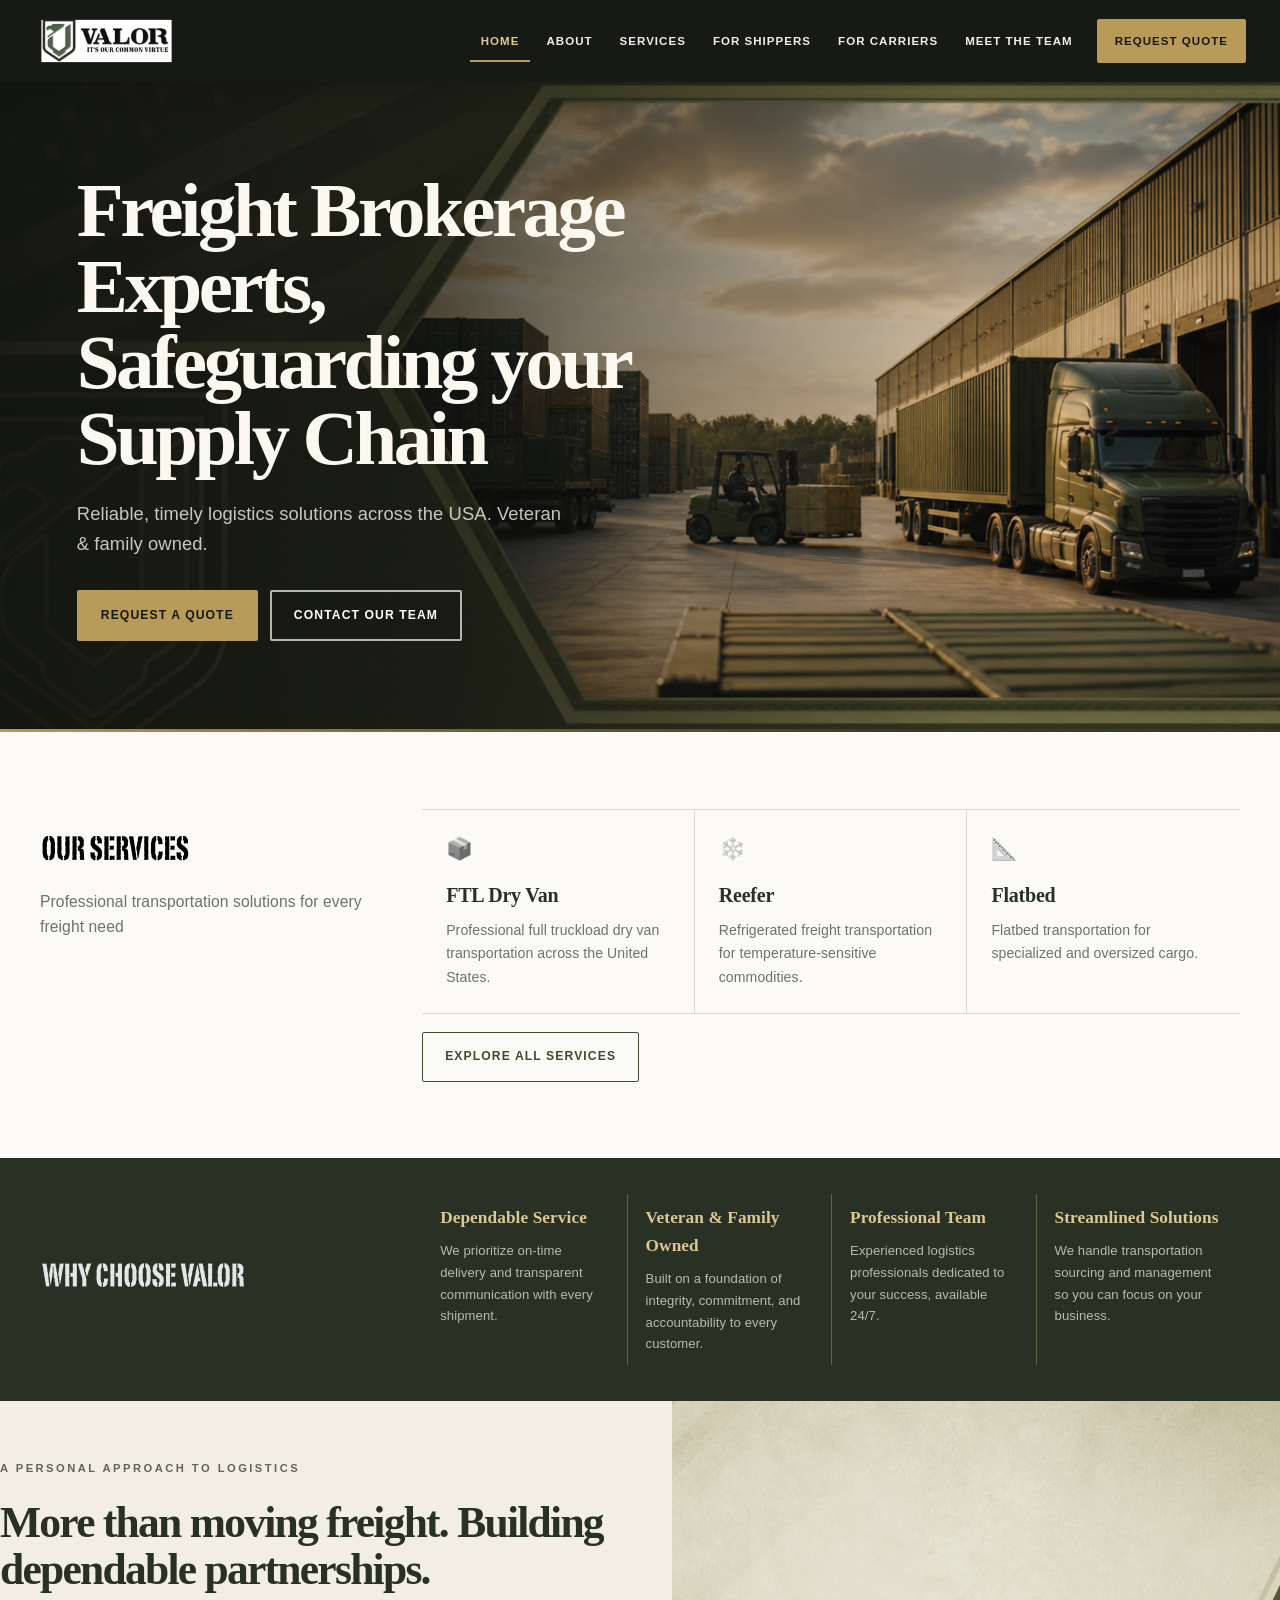
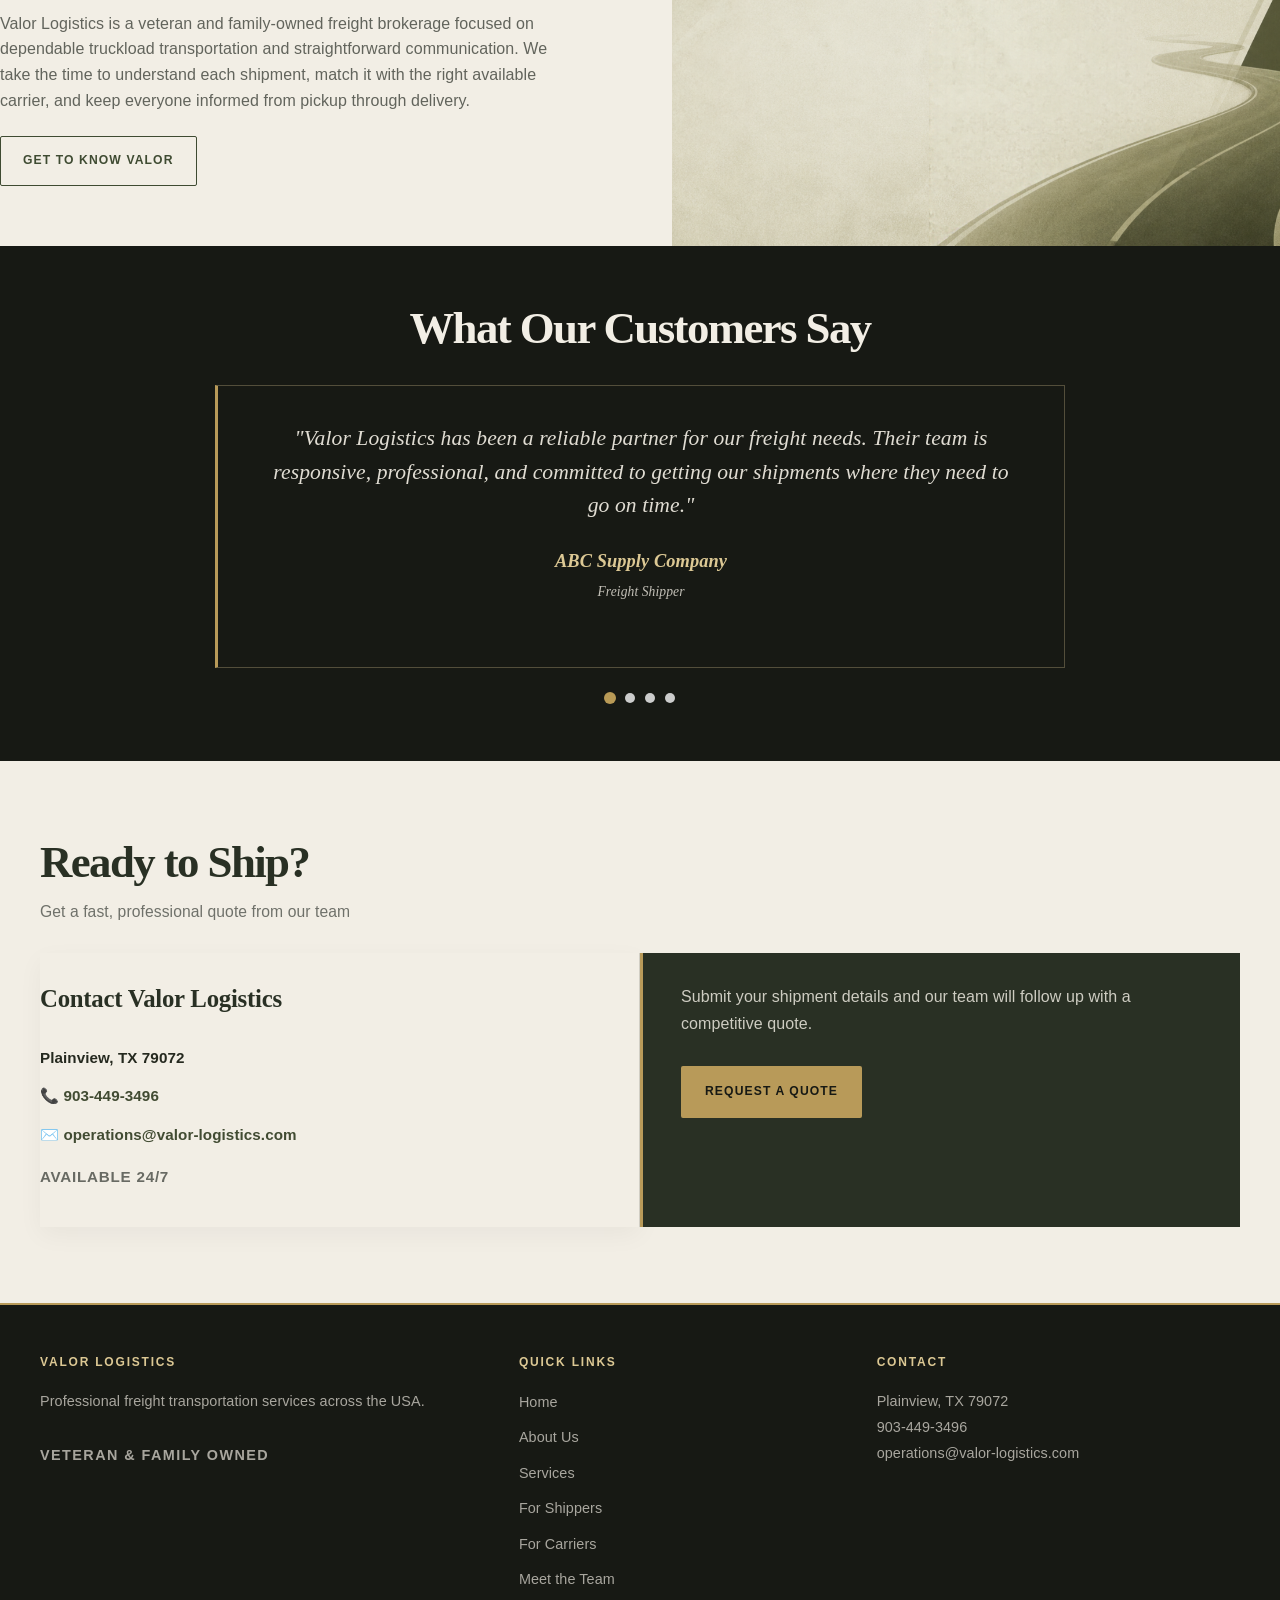
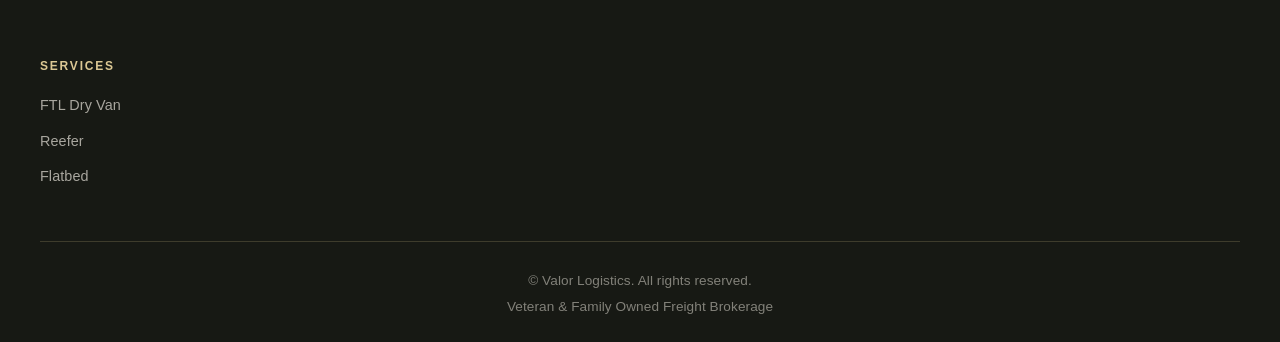
==== commit d4c83c88: "Recompose homepage with editorial story feature and real logo" ====
--- a/index.html
+++ b/index.html
@@ -11,19 +11,15 @@
   <link href="https://fonts.googleapis.com/css2?family=Bebas+Neue&family=Courier+Prime:wght@400;700&display=swap" rel="stylesheet">
   <link rel="stylesheet" href="styles/main.css" />
   <link rel="stylesheet" href="styles/valor-atmosphere.css" />
+  <link rel="stylesheet" href="styles/option-a.css" />
 </head>
-<body>
+<body class="page-home">
 
   <!-- HEADER / NAVIGATION -->
   <header class="header">
     <nav class="navbar">
       <div class="nav-container">
-        <div class="logo">
-          <a href="index.html">
-            <span class="logo-text">Valor</span>
-            <span class="logo-sub">Logistics</span>
-          </a>
-        </div>
+        <div class="logo"><a href="index.html" aria-label="Valor Logistics home"><img src="images/Logo_Cleaned%20up%20Green_White%20Logo.svg" alt="Valor Logistics" /></a></div>
         <button class="mobile-toggle" id="mobileToggle" aria-label="Toggle menu">
           <span></span>
           <span></span>
@@ -121,6 +117,19 @@
   </div>
 </section>
 
+<!-- EDITORIAL BRAND STORY -->
+<section class="home-story" aria-label="About Valor Logistics">
+  <div class="home-story-grid">
+    <div class="home-story-copy">
+      <p class="eyebrow">A PERSONAL APPROACH TO LOGISTICS</p>
+      <h2>More than moving freight. Building dependable partnerships.</h2>
+      <p>Valor Logistics is a veteran and family-owned freight brokerage focused on dependable truckload transportation and straightforward communication. We take the time to understand each shipment, match it with the right available carrier, and keep everyone informed from pickup through delivery.</p>
+      <a href="about.html" class="btn btn-outline">Get to Know Valor</a>
+    </div>
+    <div class="home-story-image"><img src="images/valor_backdrop3.png" alt="Open highway representing the freight routes Valor helps coordinate" loading="lazy" /></div>
+  </div>
+</section>
+
 <!-- TESTIMONIALS -->
 
 <section class="testimonials">
--- a/styles/valor-atmosphere.css
+++ b/styles/valor-atmosphere.css
@@ -1,198 +1,615 @@
-/* VALOR LOGISTICS — branded visual atmosphere refresh
-   Uses the supplied Valor artwork as intentional visual anchors.
-   Keep text areas readable; imagery supports the content rather than competing with it. */
+/* VALOR LOGISTICS — Premium Editorial design system
+   Purposeful photography, restrained overlays, generous spacing and a consistent
+   charcoal / olive / warm-cream / muted-gold palette. */
 
 :root {
-  --valor-olive: #303a2b;
-  --valor-olive-deep: #20261d;
-  --valor-gold: #b69a55;
-  --valor-cream: #f4f0e7;
-}
-
-/* Home: use the supplied freight scene as the main visual statement. */
+  --valor-ink: #171914;
+  --valor-charcoal: #22251f;
+  --valor-olive: #414b32;
+  --valor-olive-deep: #292f24;
+  --valor-gold: #b99a56;
+  --valor-gold-light: #d9c58e;
+  --valor-cream: #f3efe6;
+  --valor-paper: #fbf9f4;
+  --valor-text: #292b26;
+  --valor-muted: #73746d;
+  --valor-line: rgba(55, 62, 45, .16);
+  --valor-serif: Georgia, "Times New Roman", serif;
+  --valor-sans: "Helvetica Neue", Arial, sans-serif;
+}
+
+html { scroll-behavior: smooth; }
+body {
+  background: var(--valor-paper);
+  color: var(--valor-text);
+  font-family: var(--valor-sans);
+  line-height: 1.65;
+  letter-spacing: .005em;
+}
+a { color: var(--valor-olive); }
+a:hover { color: #78815d; }
+.container { width: min(1220px, calc(100% - 56px)); max-width: 1220px; padding: 0; }
+
+/* Navigation: clean, confident and consistent across every page. */
+.header {
+  position: sticky;
+  top: 0;
+  z-index: 100;
+  background: rgba(25, 27, 22, .98);
+  border: 0;
+  box-shadow: 0 4px 22px rgba(0,0,0,.14);
+}
+.navbar { max-width: 1380px; padding: 0 38px; }
+.nav-container { min-height: 82px; padding: 0; }
+.logo a {
+  display: flex;
+  flex-direction: column;
+  align-items: flex-start;
+  gap: 0;
+  color: #f8f5ed;
+  font-size: 1.5rem;
+  line-height: 1;
+  letter-spacing: .13em;
+  text-transform: uppercase;
+  font-weight: 800;
+}
+.logo a span { color: #f8f5ed; }
+.logo-text { font-size: 1.52rem; }
+.logo-sub {
+  margin-top: 5px;
+  color: var(--valor-gold-light) !important;
+  font-size: .62rem;
+  letter-spacing: .34em;
+  font-weight: 600;
+}
+.nav-menu { gap: 4px; }
+.nav-menu a {
+  display: inline-block;
+  padding: 12px 13px;
+  color: rgba(248,245,237,.84);
+  border: 0;
+  font-size: .76rem;
+  font-weight: 700;
+  letter-spacing: .075em;
+  text-transform: uppercase;
+  transition: color .2s ease;
+}
+.nav-menu a:hover, .nav-menu a.active {
+  color: var(--valor-gold-light);
+  border: 0;
+  padding-bottom: 12px;
+}
+.nav-menu a.active { box-shadow: inset 0 -2px var(--valor-gold); }
+.nav-menu .cta-btn {
+  margin-left: 10px;
+  padding: 12px 18px;
+  color: var(--valor-ink);
+  background: var(--valor-gold);
+  border: 1px solid var(--valor-gold);
+  border-radius: 2px;
+  font-weight: 800;
+}
+.nav-menu .cta-btn:hover, .nav-menu .cta-btn.active {
+  color: var(--valor-ink);
+  background: var(--valor-gold-light);
+  border-color: var(--valor-gold-light);
+}
+.mobile-toggle span { background: var(--valor-gold-light); }
+
+/* Hero photography is a focal image, not a stack of heavy color filters. */
 .hero {
+  min-height: clamp(560px, 68vw, 720px);
+  display: flex;
+  align-items: center;
+  justify-content: flex-start;
+  text-align: left;
+  padding: 90px max(7vw, calc((100vw - 1220px) / 2));
+  color: #fff;
+  background-color: var(--valor-ink);
   background-image:
-    linear-gradient(90deg, rgba(25,30,22,.88) 0%, rgba(35,42,29,.67) 48%, rgba(35,42,29,.2) 100%),
+    linear-gradient(90deg, rgba(18,20,16,.91) 0%, rgba(18,20,16,.74) 34%, rgba(18,20,16,.12) 72%, rgba(18,20,16,.02) 100%),
     url('../images/valor_backdrop1.png');
-  background-position: center, center 54%;
+  background-position: center, center 52%;
   background-size: cover;
   background-repeat: no-repeat;
-  min-height: clamp(500px, 67vw, 690px);
   position: relative;
   isolation: isolate;
 }
 .hero::after {
   content: "";
   position: absolute;
-  z-index: -1;
   inset: auto 0 0;
-  height: 7px;
-  background: linear-gradient(90deg, var(--valor-gold), rgba(182,154,85,.12));
-}
-
-/* Secondary-page mastheads use the alternate branded freight image. */
+  height: 3px;
+  background: linear-gradient(90deg, var(--valor-gold), rgba(185,154,86,.08) 72%);
+}
+.hero-content { max-width: 650px; margin: 0; }
+.hero-content h1 {
+  max-width: 680px;
+  margin: 0 0 22px;
+  color: #fbf8f0;
+  font-family: var(--valor-serif);
+  font-size: clamp(3.2rem, 6.2vw, 5.6rem);
+  font-weight: 700;
+  line-height: .99;
+  letter-spacing: -.045em;
+  text-shadow: none;
+}
+.hero-content p {
+  max-width: 510px;
+  margin: 0 0 32px;
+  color: rgba(251,248,240,.86);
+  font-size: clamp(1.05rem, 1.5vw, 1.25rem);
+  line-height: 1.6;
+  text-shadow: none;
+}
+.hero-buttons { justify-content: flex-start; gap: 12px; }
+.btn {
+  min-height: 48px;
+  padding: 13px 22px;
+  border-radius: 2px;
+  font-size: .78rem;
+  font-weight: 800;
+  letter-spacing: .08em;
+  text-transform: uppercase;
+  transition: background .2s ease, border-color .2s ease, transform .2s ease;
+}
+.btn:hover { transform: translateY(-2px); }
+.btn-primary { color: var(--valor-ink); background: var(--valor-gold); border-color: var(--valor-gold); }
+.btn-primary:hover { color: var(--valor-ink); background: var(--valor-gold-light); }
+.btn-secondary { color: #fff; border-color: rgba(255,255,255,.68); background: rgba(20,22,18,.16); }
+.btn-secondary:hover { color: var(--valor-ink); background: #fff; }
+.btn-outline { color: var(--valor-olive-deep); border: 1px solid var(--valor-olive); background: transparent; }
+.btn-outline:hover { color: #fff; background: var(--valor-olive-deep); }
+
+/* Interior page mastheads: a shorter, consistently framed photographic header. */
 .page-hero {
+  min-height: 340px;
+  display: flex;
+  align-items: center;
+  padding: 70px 0 76px;
+  color: #fff;
+  background-color: var(--valor-charcoal);
   background-image:
-    linear-gradient(90deg, rgba(27,33,24,.9) 0%, rgba(38,47,32,.74) 56%, rgba(38,47,32,.42) 100%),
+    linear-gradient(90deg, rgba(20,23,18,.88) 0%, rgba(20,23,18,.68) 42%, rgba(20,23,18,.18) 100%),
     url('../images/valor_backdrop2.png');
+  background-size: cover;
   background-position: center, center 52%;
-  background-size: cover;
   position: relative;
   overflow: hidden;
 }
 .page-hero::after {
   content: "";
   position: absolute;
-  right: max(3vw, calc((100vw - 1240px) / 2));
+  left: max(28px, calc((100vw - 1220px) / 2));
   bottom: 0;
-  width: min(22vw, 260px);
-  height: 5px;
+  width: 115px;
+  height: 3px;
   background: var(--valor-gold);
 }
-
-/* Light road artwork provides a visual pause between text-heavy sections. */
-.services-preview,
-.content-section {
-  background-color: #fbfaf6;
+.page-hero .container { position: relative; z-index: 1; }
+.page-hero .eyebrow, .eyebrow {
+  margin: 0 0 13px;
+  color: var(--valor-gold);
+  font-size: .72rem;
+  font-weight: 800;
+  letter-spacing: .22em;
+  line-height: 1.4;
+  text-transform: uppercase;
+}
+.page-hero h1 {
+  max-width: 850px;
+  margin: 0 0 14px;
+  color: #fbf8f0;
+  font-family: var(--valor-serif);
+  font-size: clamp(2.65rem, 5vw, 4.5rem);
+  line-height: 1.04;
+  letter-spacing: -.035em;
+}
+.page-hero p:not(.eyebrow) {
+  max-width: 640px;
+  margin: 0;
+  color: rgba(251,248,240,.84);
+  font-size: 1.05rem;
+}
+
+/* Team hero gets a controlled crop: truck remains visible and centered in the frame. */
+.team-hero {
+  min-height: 300px;
+  padding: 60px 0 66px;
   background-image:
-    linear-gradient(rgba(251,250,246,.93), rgba(251,250,246,.96)),
-    url('../images/valor_backdrop3.png');
-  background-position: center, right center;
-  background-size: cover, min(54vw, 700px) auto;
-  background-repeat: no-repeat;
-}
-.services-preview { position: relative; }
-.services-preview .container,
-.content-section .container { position: relative; z-index: 1; }
-
-/* Alternate the visual weight: dark olive texture for values and commitment. */
-.why-valor,
-.band-section,
+    linear-gradient(90deg, rgba(18,20,16,.89) 0%, rgba(18,20,16,.66) 43%, rgba(18,20,16,.10) 100%),
+    url('../images/valor_backdrop1.png');
+  background-position: center, center 55%;
+  background-size: cover;
+}
+.team-hero h1 { max-width: 640px; }
+.team-hero::before {
+  content: "";
+  position: absolute;
+  top: 0; bottom: 0; left: 0;
+  width: min(34vw, 390px);
+  background: linear-gradient(135deg, rgba(63,74,49,.38), transparent 72%);
+  pointer-events: none;
+}
+
+/* Section rhythm: warm paper, clean margins, dark feature bands used sparingly. */
+section { padding: clamp(64px, 7vw, 96px) 0; }
+.section-header { margin-bottom: 48px; }
+.section-title {
+  margin: 0 0 18px;
+  color: var(--valor-olive-deep);
+  font-family: var(--valor-serif);
+  font-size: clamp(2rem, 3.5vw, 3rem);
+  font-style: normal;
+  font-weight: 700;
+  letter-spacing: -.035em;
+  line-height: 1.1;
+  text-transform: none;
+  text-shadow: none;
+}
+.section-title::after { display: none; }
+.section-title-image { max-width: 310px; max-height: 82px; object-fit: contain; margin-bottom: 16px; }
+.section-subtitle { margin-top: 0; color: var(--valor-muted); font-size: 1rem; }
+.services-preview, .content-section, .team-page-section {
+  background: var(--valor-paper);
+  border: 0;
+}
+.services-preview { border-top: 1px solid var(--valor-line); }
+.services-preview .container, .content-section .container { position: relative; }
+.service-grid { gap: 0; margin-top: 30px; border-top: 1px solid var(--valor-line); }
+.service-card {
+  padding: 30px 30px 34px;
+  text-align: left;
+  background: transparent;
+  border: 0;
+  border-right: 1px solid var(--valor-line);
+  border-radius: 0;
+  box-shadow: none;
+}
+.service-card:last-child { border-right: 0; }
+.service-card:hover { transform: none; border-color: var(--valor-line); box-shadow: none; }
+.service-icon { margin-bottom: 18px; font-size: 1.8rem; filter: grayscale(1); }
+.service-card h3, .value-card h3 {
+  margin-bottom: 10px;
+  color: var(--valor-olive-deep);
+  font-family: var(--valor-serif);
+  font-size: 1.4rem;
+}
+.service-card p, .value-card p { color: var(--valor-muted); line-height: 1.75; }
+.services-cta { margin-top: 35px; text-align: left; }
+
+.why-valor {
+  color: #f6f2e8;
+  background: var(--valor-olive-deep);
+  border: 0;
+}
+.why-valor .section-title, .why-valor h2, .why-valor h3 { color: #f6f2e8; }
+.why-valor .section-subtitle { color: rgba(246,242,232,.68); }
+.values-grid { grid-template-columns: repeat(4, 1fr); gap: 0; margin-top: 34px; }
+.value-card {
+  padding: 26px 24px;
+  background: transparent;
+  border: 0;
+  border-left: 1px solid rgba(217,197,142,.34);
+  border-radius: 0;
+  box-shadow: none;
+  backdrop-filter: none;
+}
+.value-card:first-child { border-left: 0; }
+.value-card h3 { color: var(--valor-gold-light); font-size: 1.22rem; }
+.value-card p { color: rgba(246,242,232,.72); }
+
 .testimonials {
-  background-color: var(--valor-olive-deep);
-  background-image:
-    linear-gradient(110deg, rgba(31,38,28,.96), rgba(43,53,35,.88)),
-    url('../images/valor_backdrop4.png');
-  background-position: center, center;
-  background-size: cover;
-  color: #f7f3e9;
-}
-.why-valor .section-title,
-.why-valor h2,
-.why-valor h3,
-.testimonials .section-title,
-.band-section h2 { color: #f7f3e9; }
-.why-valor .section-subtitle { color: rgba(247,243,233,.76); }
-.why-valor .value-card {
-  background: rgba(249,247,239,.96);
-  border-color: rgba(182,154,85,.42);
-}
-
-/* Keep the customer quote area atmospheric, but give the quote room to breathe. */
-.testimonials {
-  background-image:
-    linear-gradient(110deg, rgba(31,38,28,.92), rgba(43,53,35,.82)),
-    url('../images/valor_backdrop4.png');
-}
+  color: #f6f2e8;
+  background: #1e211b;
+  border: 0;
+}
+.testimonials .section-title { color: #f6f2e8; }
 .testimonial-carousel {
-  max-width: 920px;
-  margin-inline: auto;
-  padding: clamp(2rem, 5vw, 4rem);
-  background: rgba(16,21,15,.34);
-  border: 1px solid rgba(216,197,138,.42);
-  box-shadow: 0 20px 50px rgba(0,0,0,.16);
-}
-
-/* A restrained branded banner anchors the final contact invitation. */
+  min-height: 235px;
+  max-width: 900px;
+  margin: 24px auto 0;
+  padding: clamp(30px, 5vw, 58px);
+  background: transparent;
+  border: 1px solid rgba(217,197,142,.36);
+  border-left: 3px solid var(--valor-gold);
+  border-radius: 0;
+  box-shadow: none;
+}
+.testimonial-slide blockquote { color: rgba(246,242,232,.88); font-family: var(--valor-serif); font-size: clamp(1.2rem, 2vw, 1.55rem); }
+.testimonial-slide footer strong { color: var(--valor-gold-light); }
+.testimonial-nav .dot, .dot { background: rgba(255,255,255,.32); }
+.testimonial-nav .dot.active, .dot.active { background: var(--valor-gold); }
+
+/* Editorial CTA and contact panels. */
 .contact-section {
-  background:
-    linear-gradient(90deg, rgba(249,247,240,.97), rgba(249,247,240,.88)),
-    url('../images/top-banner.jpg') center/cover no-repeat;
-  border-top: 1px solid rgba(182,154,85,.42);
-}
-.contact-grid { align-items: stretch; }
-.contact-info-box,
+  background: var(--valor-cream);
+  border-top: 1px solid var(--valor-line);
+}
+.contact-grid { gap: 0; align-items: stretch; }
+.contact-info-box {
+  padding: 32px 36px;
+  background: transparent;
+  border: 0;
+  border-right: 1px solid rgba(65,75,50,.2);
+  border-radius: 0;
+}
+.contact-info-box h3, .contact-cta h3 { color: var(--valor-olive-deep); font-family: var(--valor-serif); font-size: 1.6rem; }
 .contact-cta {
-  min-height: 100%;
-  padding: clamp(1.6rem, 3vw, 2.4rem);
-}
-.contact-cta {
-  display: flex;
-  flex-direction: column;
-  justify-content: center;
-  align-items: flex-start;
-  background: linear-gradient(135deg, #303a2b, #20261d);
-  color: #f7f3e9;
+  padding: 32px 40px;
+  background: var(--valor-olive-deep);
+  border: 0;
   border-left: 3px solid var(--valor-gold);
 }
-.contact-cta p { color: rgba(247,243,233,.86); }
-
-/* Secondary pages: vary the rhythm instead of repeating a stack of white cards. */
-.content-section { position: relative; }
-.content-section .info-grid { gap: 1rem; margin-top: 2.2rem; }
-.content-section .info-card {
-  background: rgba(255,255,255,.92);
-  border: 0;
+.contact-cta p { color: rgba(246,242,232,.8); }
+.contact-cta h3 { color: #f6f2e8; }
+.contact-link, .contact-details a { color: var(--valor-olive); }
+.availability { color: #8b713a; }
+
+/* Content pages: headings, cards and split sections share a restrained system. */
+.content-section .section-header { text-align: left; }
+.content-section .section-title { display: block; width: auto; }
+.info-grid { gap: 0; }
+.info-card {
+  padding: 26px 26px 28px;
+  background: transparent;
+  border: 0;
+  border-top: 2px solid var(--valor-gold);
+  border-radius: 0;
+  box-shadow: none;
+}
+.info-card h3 { color: var(--valor-olive-deep); font-family: var(--valor-serif); font-size: 1.35rem; }
+.info-card p { color: var(--valor-muted); }
+.card-icon, .service-number { color: #9b8048; font-weight: 800; letter-spacing: .12em; }
+.band-section {
+  color: #f6f2e8;
+  background: var(--valor-olive-deep);
+  border: 0;
+}
+.band-section h2 { color: #f6f2e8; font-family: var(--valor-serif); font-size: clamp(2rem, 3vw, 2.8rem); line-height: 1.12; }
+.band-section p { color: rgba(246,242,232,.76); }
+.band-section .eyebrow { color: var(--valor-gold-light); }
+.split-content { gap: clamp(35px, 6vw, 90px); align-items: center; }
+.service-list { max-width: 1040px; }
+.service-detail {
+  display: grid;
+  grid-template-columns: 75px 1fr;
+  gap: 24px;
+  padding: 30px 18px;
+  border-bottom: 1px solid var(--valor-line);
+}
+.service-detail:nth-child(even) { background: transparent; }
+.service-detail:hover { padding-left: 18px; background: rgba(65,75,50,.035); }
+.service-detail h2 { color: var(--valor-olive-deep); font-family: var(--valor-serif); font-size: 1.7rem; }
+.service-detail p { max-width: 760px; color: var(--valor-muted); }
+.check-list li { margin: 0 0 12px; padding-left: 24px; color: inherit; }
+.check-list li::before { color: var(--valor-gold); }
+
+/* Forms: high contrast fields and one clear action. */
+.form-card {
+  padding: clamp(25px, 4vw, 42px);
+  background: #fff;
+  border: 1px solid var(--valor-line);
   border-top: 3px solid var(--valor-gold);
-  box-shadow: 0 12px 28px rgba(31,38,28,.075);
-}
-.band-section {
-  border-top: 3px solid var(--valor-gold);
-  border-bottom: 3px solid rgba(182,154,85,.35);
-}
-.band-section .eyebrow { color: #e0cc91; }
-.band-section p { color: rgba(247,243,233,.86); }
-
-/* Services page: use open editorial rows, not repeated floating tiles. */
-.service-list { max-width: 1080px; }
-.service-detail {
-  padding: clamp(1.8rem, 3vw, 2.7rem) clamp(.5rem, 2vw, 1.5rem);
-  border-bottom: 1px solid rgba(75,86,56,.2);
-  transition: background .2s ease, padding .2s ease;
-}
-.service-detail:nth-child(even) {
-  background: linear-gradient(105deg, rgba(244,240,231,.82), rgba(244,240,231,.18));
-}
-.service-detail:hover { padding-left: clamp(1rem, 3vw, 2.2rem); }
-.service-number { font-size: 1.15rem; }
-
-/* Quote and contact layouts get an editorial left rail and a clear form focus. */
+  border-radius: 0;
+  box-shadow: 0 16px 42px rgba(25,28,21,.07);
+}
+.form-card h2 { color: var(--valor-olive-deep); font-family: var(--valor-serif); font-size: 1.8rem; }
+.form-card label { display: block; margin: 15px 0 6px; color: var(--valor-olive-deep); font-size: .8rem; font-weight: 800; letter-spacing: .035em; }
+.form-card input, .form-card select, .form-card textarea {
+  width: 100%;
+  min-height: 46px;
+  padding: 11px 13px;
+  color: var(--valor-text);
+  background: #fcfbf8;
+  border: 1px solid #d9d7cf;
+  border-radius: 1px;
+  font: inherit;
+}
+.form-card input:focus, .form-card select:focus, .form-card textarea:focus {
+  outline: 2px solid rgba(185,154,86,.35);
+  border-color: var(--valor-gold);
+}
+.form-card button { margin-top: 22px; }
 .quote-guidance {
-  padding: clamp(1.4rem, 3vw, 2.4rem);
-  background:
-    linear-gradient(rgba(38,46,32,.9), rgba(38,46,32,.9)),
-    url('../images/valor_backdrop4.png') center/cover;
-  color: #f7f3e9;
-  border-left: 4px solid var(--valor-gold);
-}
-.quote-guidance h2,
-.quote-guidance h3 { color: #f7f3e9; }
-.quote-guidance p,
-.quote-guidance li { color: rgba(247,243,233,.84); }
-.form-card { box-shadow: 0 18px 44px rgba(31,38,28,.1); }
-
-/* Small artwork detail ties page endings together without filling every gap. */
+  padding: clamp(26px, 4vw, 42px);
+  color: #f6f2e8;
+  background: var(--valor-olive-deep);
+  border: 0;
+  border-left: 3px solid var(--valor-gold);
+}
+.quote-guidance h2, .quote-guidance h3 { color: #f6f2e8; font-family: var(--valor-serif); }
+.quote-guidance p, .quote-guidance li { color: rgba(246,242,232,.78); }
+.quote-guidance a { color: var(--valor-gold-light); }
+.muted-note { color: rgba(246,242,232,.62) !important; }
+
+/* Team page: retain the diagonal editorial profile composition and remove boxed-card feel. */
+.team-editorial-section { padding: 42px 0 76px; overflow: hidden; }
+.team-editorial-section > .container { max-width: 1220px; }
+.team-group-heading { margin-bottom: 22px; }
+.team-group-heading h2 {
+  color: var(--valor-olive-deep);
+  font-family: var(--valor-serif);
+  font-size: clamp(1.8rem, 3vw, 2.5rem);
+  letter-spacing: -.03em;
+}
+.leadership-feature, .leadership-sabrie {
+  display: grid;
+  grid-template-columns: minmax(260px,.82fr) minmax(0,1.18fr);
+  align-items: stretch;
+  gap: clamp(25px, 4vw, 55px);
+  width: 94%;
+  max-width: 1120px;
+  min-height: 360px;
+  margin: 0 auto 20px 0;
+  padding: 24px;
+  background: linear-gradient(110deg, #292f24 0 34%, #f3efe6 34.2% 100%);
+  border: 0;
+  box-shadow: none;
+}
+.leadership-sabrie {
+  grid-template-columns: minmax(0,1.18fr) minmax(260px,.82fr);
+  width: 92%;
+  margin: 0 0 0 auto;
+  background: linear-gradient(110deg, #f3efe6 0 65%, #292f24 65.2% 100%);
+}
+.leadership-photo-wrap {
+  min-height: 320px;
+  max-height: 400px;
+  height: 100%;
+  padding: 0;
+  overflow: hidden;
+  background: #d8d4ca;
+  border: 1px solid rgba(185,154,86,.62);
+  box-shadow: 0 10px 26px rgba(0,0,0,.14);
+}
+.leadership-photo {
+  display: block;
+  width: 100%;
+  height: 100%;
+  object-fit: cover;
+  object-position: center 26%;
+}
+.leadership-copy { align-self: center; max-width: 560px; padding: 18px; }
+.leadership-copy h2 { margin: 0 0 12px; color: var(--valor-olive-deep); font-family: var(--valor-serif); font-size: clamp(2rem, 3.2vw, 3rem); }
+.leadership-copy .eyebrow { color: #927844; }
+.leadership-bio { max-width: 480px; margin-bottom: 18px; color: #575950; }
+.leadership-sabrie .leadership-copy { grid-column: 1; grid-row: 1; }
+.leadership-sabrie .leadership-photo-wrap { grid-column: 2; grid-row: 1; }
+.team-profile-contact { display: flex; flex-direction: column; gap: 6px; font-size: .88rem; overflow-wrap: anywhere; }
+.team-profile-contact a { color: var(--valor-olive); font-weight: 700; }
+.team-operations {
+  margin-top: 56px !important;
+  padding: 42px 0 0;
+  border-top: 1px solid var(--valor-line);
+}
+.team-operations .team-group-heading { text-align: center; margin-bottom: 30px; }
+.team-operations .team-group-heading .eyebrow { color: #927844; }
+.team-page-grid { display: grid; grid-template-columns: repeat(3, minmax(0,1fr)); gap: 22px; margin-top: 0; }
+.team-profile-card {
+  display: grid;
+  grid-template-columns: 116px 1fr;
+  align-items: center;
+  gap: 18px;
+  padding: 16px;
+  background: transparent;
+  border: 0;
+  border-top: 2px solid var(--valor-gold);
+  border-radius: 0;
+  box-shadow: none;
+}
+.team-profile-card:hover { transform: none; box-shadow: none; }
+.team-profile-photo {
+  width: 116px;
+  height: 142px;
+  object-fit: cover;
+  object-position: center 24%;
+  border: 1px solid rgba(185,154,86,.65);
+  background: #dedbd2;
+}
+.team-profile-info { padding: 0; text-align: left; }
+.team-profile-info h3 { margin: 0 0 4px; color: var(--valor-olive-deep); font-family: var(--valor-serif); font-size: 1.3rem; }
+.team-profile-title { min-height: 0; margin: 0 0 12px; color: #927844; font-size: .72rem; font-weight: 800; letter-spacing: .1em; text-transform: uppercase; }
+.team-profile-contact { font-size: .78rem; }
+.team-profile-contact a { font-weight: 600; }
+
+/* Footer: dark, quiet, structured. */
 .footer {
-  background-image:
-    linear-gradient(rgba(31,37,28,.97), rgba(31,37,28,.97)),
-    url('../images/valor_backdrop4.png');
-  background-size: cover;
-  background-position: center;
-}
-.footer-bottom { border-top-color: rgba(216,197,138,.25); }
-
+  padding: 58px 0 22px;
+  color: rgba(246,242,232,.68);
+  background: var(--valor-ink);
+  border-top: 2px solid var(--valor-gold);
+}
+.footer-grid { grid-template-columns: 1.4fr 1fr 1.2fr; gap: 55px; margin-bottom: 42px; }
+.footer-col h4 { color: var(--valor-gold-light); font-size: .76rem; letter-spacing: .16em; }
+.footer-col p, .footer-col a { color: rgba(246,242,232,.66); }
+.footer-col a:hover { color: var(--valor-gold-light); }
+.footer-badge { padding: 0; color: var(--valor-gold-light); background: transparent; border: 0; letter-spacing: .1em; text-transform: uppercase; }
+.footer-bottom { border-top: 1px solid rgba(217,197,142,.2); color: rgba(246,242,232,.48); }
+
+/* Responsive refinements preserve the visual hierarchy on narrow screens. */
+@media (max-width: 1024px) {
+  .navbar { padding: 0 24px; }
+  .nav-menu a { padding-inline: 8px; font-size: .68rem; }
+  .nav-menu .cta-btn { margin-left: 5px; padding-inline: 12px; }
+  .values-grid { grid-template-columns: repeat(2,1fr); }
+  .value-card:nth-child(3) { border-left: 0; }
+  .team-page-grid { grid-template-columns: 1fr; max-width: 720px; margin-inline: auto; }
+}
 @media (max-width: 768px) {
-  .hero { min-height: 500px; background-position: center, 58% center; }
-  .page-hero { background-position: center, 58% center; }
-  .services-preview,
-  .content-section {
-    background-image: linear-gradient(rgba(251,250,246,.96), rgba(251,250,246,.97)), url('../images/valor_backdrop3.png');
-    background-size: cover, cover;
+  .container { width: min(100% - 36px, 640px); }
+  .navbar { padding: 0 20px; }
+  .nav-container { min-height: 72px; }
+  .nav-menu {
+    top: 72px;
+    background: #20231d;
+    border: 0;
+    box-shadow: 0 14px 22px rgba(0,0,0,.18);
   }
-  .contact-grid { gap: 1rem; }
-  .contact-cta { min-height: 190px; }
-  .service-detail:nth-child(even) { padding-inline: 1rem; }
+  .nav-menu a { display: block; width: 100%; padding: 13px 22px; color: #f6f2e8; }
+  .nav-menu a:hover, .nav-menu a.active { padding: 13px 22px; background: rgba(255,255,255,.04); border: 0; box-shadow: inset 3px 0 var(--valor-gold); }
+  .nav-menu .cta-btn { width: auto; margin: 10px 20px 16px; text-align: center; }
+  .hero { min-height: 540px; padding: 76px 28px; background-position: center, 60% center; }
+  .hero-content h1 { font-size: clamp(2.7rem, 10vw, 4.2rem); }
+  .hero-buttons { flex-direction: row; }
+  .page-hero { min-height: 300px; padding: 55px 0; }
+  .team-hero { min-height: 270px; background-position: center, 58% center; }
+  section { padding: 58px 0; }
+  .service-grid { grid-template-columns: 1fr; }
+  .service-card { border-right: 0; border-bottom: 1px solid var(--valor-line); padding-inline: 0; }
+  .values-grid { grid-template-columns: 1fr 1fr; }
+  .value-card:nth-child(odd) { border-left: 0; }
+  .contact-grid { grid-template-columns: 1fr; gap: 0; }
+  .contact-info-box { border-right: 0; border-bottom: 1px solid var(--valor-line); padding-inline: 0; }
+  .contact-cta { padding: 28px; }
+  .split-content, .quote-layout { grid-template-columns: 1fr; }
+  .leadership-feature, .leadership-sabrie {
+    width: 100%;
+    min-height: 0;
+    grid-template-columns: minmax(0,.85fr) minmax(0,1.15fr);
+    gap: 18px;
+    padding: 16px;
+  }
+  .leadership-sabrie { grid-template-columns: minmax(0,1.15fr) minmax(0,.85fr); }
+  .leadership-photo-wrap { min-height: 280px; max-height: 350px; }
+  .leadership-copy { padding: 8px; }
+  .leadership-copy h2 { font-size: clamp(1.5rem, 4vw, 2.1rem); }
+  .leadership-bio { font-size: .9rem; }
+  .team-profile-card { grid-template-columns: 105px 1fr; }
+  .team-profile-photo { width: 105px; height: 130px; }
+  .footer-grid { grid-template-columns: repeat(2,1fr); gap: 30px; }
+}
+@media (max-width: 560px) {
+  .container { width: calc(100% - 32px); }
+  .hero { min-height: 500px; padding: 64px 22px; background-position: center, 62% center; }
+  .hero-content h1 { font-size: 2.65rem; }
+  .hero-buttons { flex-direction: column; align-items: stretch; max-width: 290px; }
+  .page-hero { min-height: 280px; padding: 48px 0; }
+  .page-hero h1 { font-size: 2.45rem; }
+  .team-hero { min-height: 245px; background-position: center, 60% center; }
+  .values-grid { grid-template-columns: 1fr; }
+  .value-card, .value-card:nth-child(3) { border-left: 0; border-top: 1px solid rgba(217,197,142,.3); padding-inline: 0; }
+  .value-card:first-child { border-top: 0; }
+  .service-detail { grid-template-columns: 42px 1fr; gap: 12px; padding-inline: 0; }
+  .leadership-feature, .leadership-sabrie {
+    grid-template-columns: 1fr;
+    gap: 12px;
+    padding: 14px;
+    background: linear-gradient(145deg, #292f24 0 22%, #f3efe6 22.2% 100%);
+  }
+  .leadership-sabrie { background: linear-gradient(145deg, #f3efe6 0 72%, #292f24 72.2% 100%); }
+  .leadership-photo-wrap { min-height: 0; height: auto; aspect-ratio: 4 / 4.5; max-height: 390px; }
+  .leadership-copy { max-width: none; padding: 6px 4px 10px; }
+  .leadership-sabrie .leadership-copy { grid-column: 1; grid-row: 1; }
+  .leadership-sabrie .leadership-photo-wrap { grid-column: 1; grid-row: 2; }
+  .team-operations { margin-top: 38px !important; padding-top: 30px; }
+  .team-profile-card { grid-template-columns: 92px 1fr; padding: 14px 0; }
+  .team-profile-photo { width: 92px; height: 116px; }
+  .team-profile-contact { font-size: .75rem; }
+  .footer-grid { grid-template-columns: 1fr; gap: 24px; }
+  .btn { width: 100%; }
 }
 @media (prefers-reduced-motion: reduce) {
-  .service-detail { transition: none; }
-}
+  html { scroll-behavior: auto; }
+  *, *::before, *::after { transition-duration: .01ms !important; animation-duration: .01ms !important; }
+}
--- a/styles/option-a.css
+++ b/styles/option-a.css
@@ -0,0 +1,105 @@
+/* Valor Logistics — Option A: Premium Editorial */
+:root{
+ --va-ink:#171914;--va-charcoal:#242820;--va-olive:#3f4b32;--va-olive-deep:#293024;
+ --va-gold:#b89a59;--va-gold-light:#dcc894;--va-cream:#f2eee5;--va-paper:#fbfaf6;
+ --va-text:#292b26;--va-muted:#6f716a;--va-line:rgba(55,63,45,.18);
+ --va-serif:Georgia,"Times New Roman",serif;--va-sans:"Helvetica Neue",Arial,sans-serif
+}
+body{font-family:var(--va-sans);background:var(--va-paper);color:var(--va-text);line-height:1.62}
+.container{max-width:1200px;width:min(1200px,calc(100% - 64px));padding:0}
+.header{background:var(--va-ink);border:0;box-shadow:0 6px 24px #0002}
+.navbar{max-width:1360px;padding:0 34px}.nav-container{min-height:82px;padding:0}
+.logo a{display:block;width:190px;height:58px;overflow:hidden}.logo img{display:block;width:100%;height:100%;object-fit:contain;object-position:left center}
+.nav-menu{gap:5px}.nav-menu a{padding:12px 11px;color:#f2efe7;font-size:.72rem;font-weight:700;letter-spacing:.09em;text-transform:uppercase}
+.nav-menu a:hover,.nav-menu a.active{color:var(--va-gold-light);border:0;padding-bottom:12px;box-shadow:inset 0 -2px var(--va-gold)}
+.nav-menu .cta-btn{margin-left:8px;padding:12px 17px;background:var(--va-gold);border:1px solid var(--va-gold);border-radius:2px;color:var(--va-ink)}
+.nav-menu .cta-btn:hover{background:var(--va-gold-light);color:var(--va-ink)}
+.mobile-toggle span{background:var(--va-gold-light)}
+.hero{min-height:650px;padding:80px max(6vw,calc((100vw - 1200px)/2));display:flex;align-items:center;justify-content:flex-start;text-align:left;background-color:var(--va-ink);background-image:linear-gradient(90deg,rgba(15,18,14,.88) 0%,rgba(15,18,14,.68) 35%,rgba(15,18,14,.08) 76%),url('../images/valor_backdrop1.png');background-position:center,center 54%;background-size:cover}
+.hero-content{max-width:640px}.hero-content h1{font-family:var(--va-serif);font-size:clamp(3.4rem,6vw,5.6rem);line-height:.99;letter-spacing:-.045em;font-weight:700;text-shadow:none;margin:0 0 22px;color:#fbf8f0}
+.hero-content p{font-size:1.15rem;line-height:1.65;max-width:500px;color:#f4f0e6d9;text-shadow:none;margin-bottom:30px}
+.hero-buttons{justify-content:flex-start;gap:12px}
+.btn{border-radius:2px;padding:14px 22px;min-height:48px;font-size:.76rem;font-weight:800;letter-spacing:.09em;text-transform:uppercase}
+.btn-primary{background:var(--va-gold);color:var(--va-ink);border-color:var(--va-gold)}.btn-primary:hover{background:var(--va-gold-light);color:var(--va-ink)}
+.btn-secondary{border-color:#ffffffad;background:#17191438;color:white}.btn-secondary:hover{background:white;color:var(--va-ink)}
+.btn-outline{border:1px solid var(--va-olive);color:var(--va-olive);background:transparent}
+section{padding:clamp(52px,6vw,78px) 0}
+.section-header{margin-bottom:28px;text-align:left}
+.section-title{font-family:var(--va-serif);font-size:clamp(2rem,3.5vw,3rem);font-style:normal;font-weight:700;letter-spacing:-.035em;text-transform:none;text-shadow:none;color:var(--va-olive-deep);margin-bottom:12px}
+.section-title:after{display:none}.section-title-image{max-width:270px;max-height:62px;object-fit:contain;object-position:left;margin:0 0 10px}
+.section-subtitle{margin:0;color:var(--va-muted);font-size:.98rem}
+.services-preview{background:var(--va-paper);border:0}
+.services-preview .container{display:grid;grid-template-columns:.72fr 1.8fr;column-gap:55px;align-items:start}
+.services-preview .section-header{margin:0;padding-top:8px}
+.service-grid{grid-template-columns:repeat(3,minmax(0,1fr));gap:0;margin:0;border-top:1px solid var(--va-line);border-bottom:1px solid var(--va-line)}
+.service-card{background:transparent;border:0;border-right:1px solid var(--va-line);border-radius:0;box-shadow:none;text-align:left;padding:22px 24px 24px}
+.service-card:last-child{border-right:0}.service-card:hover{transform:none;box-shadow:none;border-color:var(--va-line)}
+.service-icon{font-size:1.35rem;margin-bottom:12px;filter:grayscale(1)}
+.service-card h3,.value-card h3{font-family:var(--va-serif);font-size:1.25rem;color:var(--va-olive-deep);margin-bottom:8px}
+.service-card p,.value-card p{font-size:.88rem;color:var(--va-muted);line-height:1.65}
+.services-cta{grid-column:2;margin-top:18px;text-align:left}
+.why-valor{background:var(--va-olive-deep);color:#f4f0e6;padding:36px 0}
+.why-valor .container{display:grid;grid-template-columns:.72fr 1.8fr;gap:55px;align-items:center}
+.why-valor .section-header{margin:0}.why-valor .section-title-image{max-width:250px;filter:brightness(0) invert(1);opacity:.88}
+.values-grid{grid-template-columns:repeat(4,minmax(0,1fr));gap:0;margin:0}
+.value-card{padding:10px 18px;background:transparent;border:0;border-left:1px solid #dcc89455;border-radius:0;box-shadow:none;text-align:left}
+.value-card:first-child{border-left:0}.value-card h3{font-size:1.08rem;color:var(--va-gold-light)}.value-card p{font-size:.82rem;color:#f4f0e6b8}
+.home-story{padding:0;background:var(--va-cream)}
+.home-story-grid{display:grid;grid-template-columns:1.05fr .95fr;min-height:390px;align-items:stretch}
+.home-story-copy{padding:60px max(34px,calc((100vw - 1200px)/2)) 60px 0;align-self:center}
+.home-story-copy h2{font-family:var(--va-serif);font-size:clamp(2.1rem,3.4vw,3.3rem);line-height:1.08;color:var(--va-olive-deep);letter-spacing:-.04em;margin:0 0 18px}
+.home-story-copy p{max-width:570px;color:#62645c;margin-bottom:22px}
+.home-story-image{min-height:390px;overflow:hidden;position:relative}
+.home-story-image img{width:100%;height:100%;min-height:390px;object-fit:cover;display:block}
+.testimonials{background:var(--va-ink);color:var(--va-cream);border:0;padding:58px 0}
+.testimonials .section-header{text-align:center;margin-bottom:20px}.testimonials .section-title{color:var(--va-cream)}
+.testimonial-carousel{max-width:850px;min-height:190px;margin:0 auto;padding:36px 52px;background:transparent;border:1px solid #dcc8944d;border-left:3px solid var(--va-gold);border-radius:0;box-shadow:none}
+.testimonial-slide blockquote{font-family:var(--va-serif);font-size:1.35rem;line-height:1.55;color:#f4f0e6e8}
+.testimonial-slide footer strong{color:var(--va-gold-light)}
+.contact-section{background:var(--va-cream);border:0}.contact-section .section-header{text-align:left}
+.contact-grid{max-width:none;gap:0;margin-top:18px;align-items:stretch}
+.contact-info-box{background:transparent;border:0;border-right:1px solid var(--va-line);border-radius:0;padding:26px 34px 26px 0}
+.contact-info-box h3,.contact-cta h3{font-family:var(--va-serif);font-size:1.55rem;color:var(--va-olive-deep)}
+.contact-cta{background:var(--va-olive-deep);border:0;border-left:3px solid var(--va-gold);padding:30px 38px}
+.contact-cta p{color:#f4f0e6cf}.contact-cta h3{color:#f4f0e6}
+.footer{background:var(--va-ink);border-top:2px solid var(--va-gold);padding:48px 0 20px;color:#f4f0e6a8}
+.footer-col h4{color:var(--va-gold-light);font-size:.75rem;letter-spacing:.15em}.footer-col p,.footer-col a{color:#f4f0e6a8}
+.footer-badge{background:transparent;border:0;padding:0;color:var(--va-gold-light)}
+.page-hero{min-height:330px;padding:65px 0 70px;display:flex;align-items:center;background-color:var(--va-charcoal);background-image:linear-gradient(90deg,rgba(17,20,15,.78),rgba(17,20,15,.22)),url('../images/valor_backdrop2.png');background-position:center,center 50%;background-size:cover}
+.page-hero h1{font-family:var(--va-serif);font-size:clamp(2.8rem,5vw,4.6rem);line-height:1.02;letter-spacing:-.04em;color:#fbf8f0;max-width:800px}
+.page-hero p:not(.eyebrow){max-width:620px;color:#f4f0e6d6;font-size:1.05rem}
+.page-hero .eyebrow,.eyebrow{font-size:.7rem;letter-spacing:.22em;font-weight:800;color:var(--va-gold-light);margin-bottom:12px}
+.page-hero:after{content:"";position:absolute;bottom:0;left:max(32px,calc((100vw - 1200px)/2));width:100px;height:3px;background:var(--va-gold)}
+/* Individual mastheads: pages no longer repeat one generic cropped truck banner. */
+.page-about .page-hero{background-image:linear-gradient(90deg,rgba(17,20,15,.58),rgba(17,20,15,.12)),url('../images/valor_hero1.png');background-position:center,center 46%;min-height:360px}
+.page-services .page-hero{background-image:linear-gradient(90deg,rgba(17,20,15,.78),rgba(17,20,15,.30)),url('../images/valor_backdrop3.png');background-position:center,center 58%}
+.page-shippers .page-hero{background-image:linear-gradient(90deg,rgba(17,20,15,.78),rgba(17,20,15,.18)),url('../images/top-banner.jpg');background-position:center,center 48%}
+.page-carriers .page-hero{background-image:linear-gradient(90deg,rgba(17,20,15,.8),rgba(17,20,15,.18)),url('../images/valor_backdrop1.png');background-position:center,center 55%}
+.page-quote .page-hero{background-image:linear-gradient(90deg,rgba(17,20,15,.82),rgba(17,20,15,.25)),url('../images/valor_backdrop4.png');background-position:center,center}
+.page-team .team-hero{background-image:linear-gradient(90deg,rgba(17,20,15,.78),rgba(17,20,15,.1)),url('../images/valor_hero1.png');background-position:center,center 48%;min-height:310px}
+.content-section{background:var(--va-paper)}
+.content-section .section-header{text-align:left}.content-section .section-title{display:block;width:auto}
+.info-grid{gap:0}.info-card{background:transparent;border:0;border-top:2px solid var(--va-gold);border-radius:0;box-shadow:none;padding:22px 22px 24px}
+.info-card h3{font-family:var(--va-serif);color:var(--va-olive-deep);font-size:1.3rem}.info-card p{color:var(--va-muted);font-size:.9rem}
+.band-section{background:var(--va-olive-deep);color:var(--va-cream);border:0}.band-section h2{font-family:var(--va-serif);color:var(--va-cream);font-size:clamp(2rem,3.4vw,3rem);line-height:1.1}.band-section p{color:#f4f0e6c9}
+.about-story{padding:0;background:var(--va-cream)}
+.about-story-grid{display:grid;grid-template-columns:1fr 1fr;align-items:stretch;min-height:430px}
+.about-story-image{min-height:430px;overflow:hidden}.about-story-image img{width:100%;height:100%;min-height:430px;object-fit:cover;display:block}
+.about-story-copy{padding:58px clamp(32px,6vw,90px);align-self:center}.about-story-copy h2{font-family:var(--va-serif);font-size:clamp(2rem,3.3vw,3.2rem);line-height:1.08;color:var(--va-olive-deep);margin:0 0 18px}
+.about-story-copy p{color:#62645c;margin-bottom:14px}
+.narrow-content{max-width:900px}
+.team-editorial-section{padding:34px 0 68px;background:var(--va-paper)}
+.team-group-heading h2{font-family:var(--va-serif);color:var(--va-olive-deep);font-size:clamp(1.7rem,3vw,2.4rem)}
+.leadership-feature,.leadership-sabrie{border:0;box-shadow:none;border-radius:0}
+.leadership-feature{background:linear-gradient(110deg,#252b21 0 34%,#f2eee5 34.2% 100%)}
+.leadership-sabrie{background:linear-gradient(110deg,#f2eee5 0 65%,#252b21 65.2% 100%)}
+.leadership-photo-wrap{border:1px solid #b89a59;box-shadow:0 10px 28px #0002}
+.leadership-copy h2{font-family:var(--va-serif);color:var(--va-olive-deep)}
+.team-profile-card{background:transparent;border:0;border-top:2px solid var(--va-gold);border-radius:0;box-shadow:none}
+.team-profile-info h3{font-family:var(--va-serif);color:var(--va-olive-deep)}
+.form-card{border-radius:0;border:1px solid var(--va-line);border-top:3px solid var(--va-gold);box-shadow:0 16px 38px #17191412}
+.quote-guidance{background:var(--va-olive-deep);border-left:3px solid var(--va-gold);color:var(--va-cream)}
+@media(max-width:1000px){.nav-menu a{padding-inline:7px;font-size:.65rem}.services-preview .container,.why-valor .container{grid-template-columns:1fr;gap:22px}.services-preview .section-header{margin:0}.services-cta{grid-column:1}.values-grid{grid-template-columns:repeat(2,1fr)}.value-card:nth-child(3){border-left:0}.home-story-copy{padding:42px 30px}.footer-grid{gap:25px}}
+@media(max-width:768px){.container{width:calc(100% - 36px)}.navbar{padding:0 18px}.nav-container{min-height:72px}.logo a{width:158px;height:52px}.nav-menu{top:72px;background:#20231d;border:0;box-shadow:0 14px 22px #0003}.nav-menu a{display:block;padding:13px 22px;color:#f4f0e6}.nav-menu a:hover,.nav-menu a.active{padding:13px 22px;background:#ffffff09;box-shadow:inset 3px 0 var(--va-gold)}.nav-menu .cta-btn{margin:10px 20px 16px;text-align:center}.hero{min-height:540px;padding:68px 24px;background-position:center,60% center}.hero-content h1{font-size:clamp(2.7rem,10vw,4.1rem)}.hero-buttons{flex-direction:row}.page-hero{min-height:280px;padding:52px 0}.page-hero h1{font-size:clamp(2.5rem,9vw,3.6rem)}section{padding:50px 0}.services-preview .container,.why-valor .container{grid-template-columns:1fr}.service-grid{grid-template-columns:1fr}.service-card{border-right:0;border-bottom:1px solid var(--va-line);padding:20px 0}.values-grid{grid-template-columns:1fr 1fr}.value-card:nth-child(odd){border-left:0}.home-story-grid,.about-story-grid{grid-template-columns:1fr}.home-story-copy{padding:42px 24px}.home-story-image,.home-story-image img{min-height:260px}.about-story-image,.about-story-image img{min-height:280px}.about-story-copy{padding:40px 24px}.contact-grid{grid-template-columns:1fr;gap:0}.contact-info-box{border-right:0;border-bottom:1px solid var(--va-line);padding:22px 0}.contact-cta{padding:26px}.leadership-feature,.leadership-sabrie{width:100%;grid-template-columns:minmax(0,.85fr) minmax(0,1.15fr);gap:15px;padding:15px}.leadership-sabrie{grid-template-columns:minmax(0,1.15fr) minmax(0,.85fr)}.leadership-photo-wrap{min-height:270px}.leadership-copy{padding:8px}.leadership-copy h2{font-size:clamp(1.45rem,4vw,2rem)}.team-page-grid{grid-template-columns:1fr}.footer-grid{grid-template-columns:repeat(2,1fr)}}
+@media(max-width:560px){.hero{min-height:490px;padding:58px 20px}.hero-content h1{font-size:2.6rem}.hero-buttons{flex-direction:column;max-width:290px}.page-hero{min-height:260px}.page-hero h1{font-size:2.35rem}.values-grid{grid-template-columns:1fr}.value-card,.value-card:nth-child(3){border-left:0;border-top:1px solid #dcc89455;padding:16px 0}.value-card:first-child{border-top:0}.home-story-image,.home-story-image img{min-height:230px}.leadership-feature,.leadership-sabrie{grid-template-columns:1fr;background:linear-gradient(145deg,#252b21 0 20%,#f2eee5 20.2% 100%);gap:10px}.leadership-sabrie{background:linear-gradient(145deg,#f2eee5 0 72%,#252b21 72.2% 100%)}.leadership-photo-wrap{min-height:0;aspect-ratio:4/4.5;max-height:370px}.leadership-copy{padding:5px}.leadership-sabrie .leadership-copy{grid-column:1;grid-row:1}.leadership-sabrie .leadership-photo-wrap{grid-column:1;grid-row:2}.footer-grid{grid-template-columns:1fr}.btn{width:100%}}
+@media(prefers-reduced-motion:reduce){html{scroll-behavior:auto}*,*::before,*::after{transition-duration:.01ms!important;animation-duration:.01ms!important}}
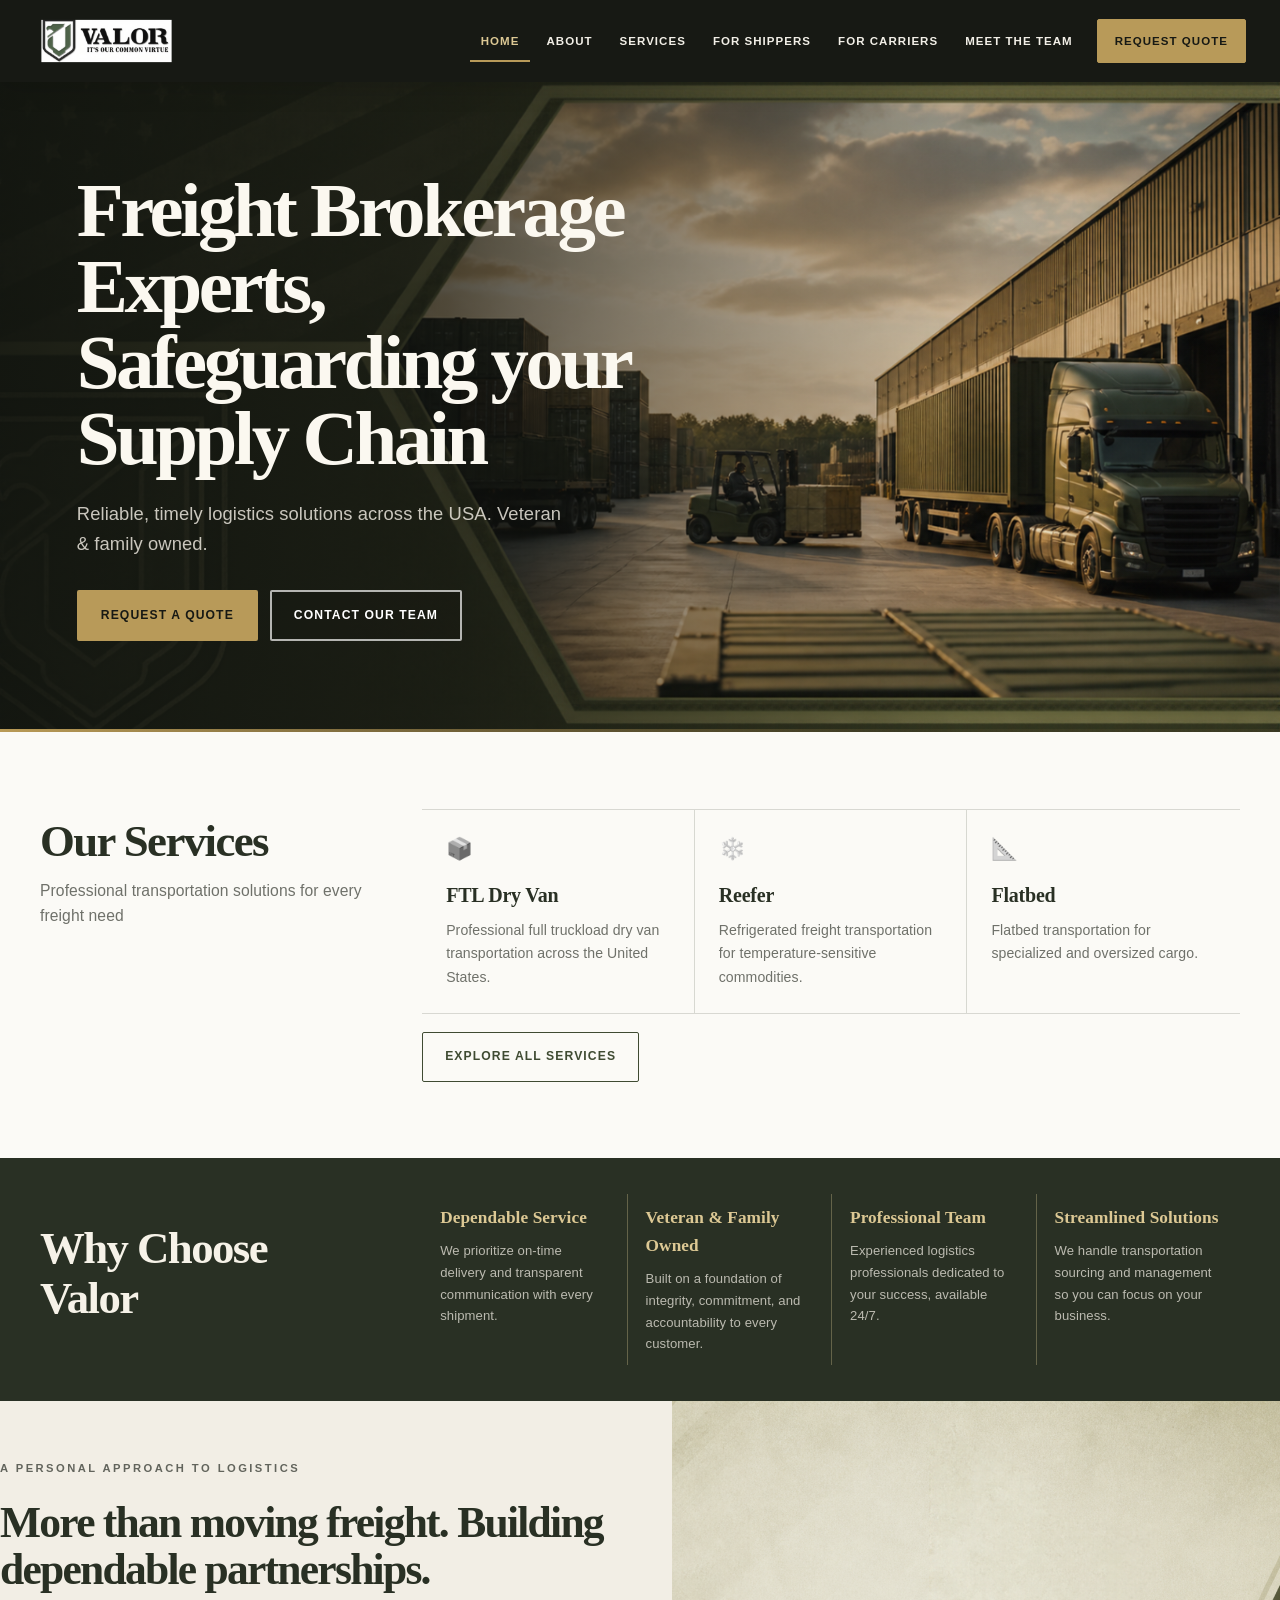
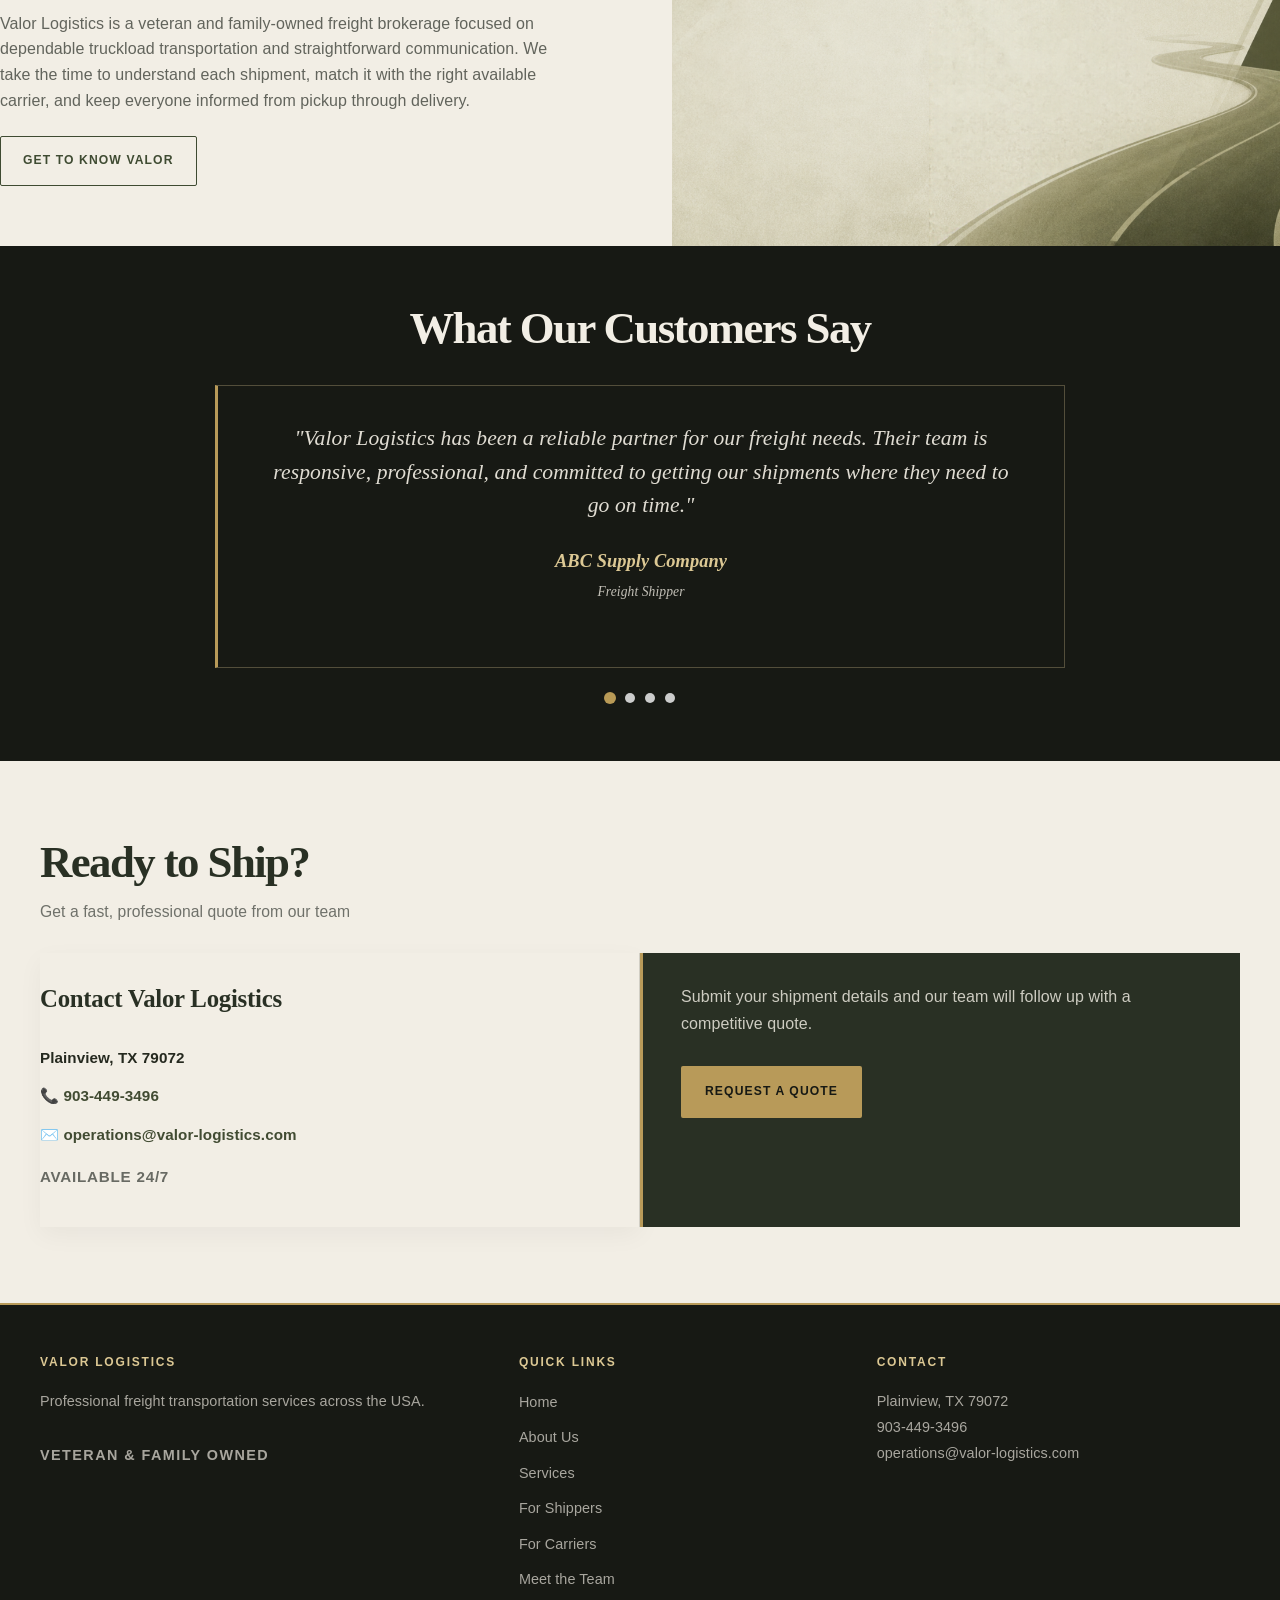
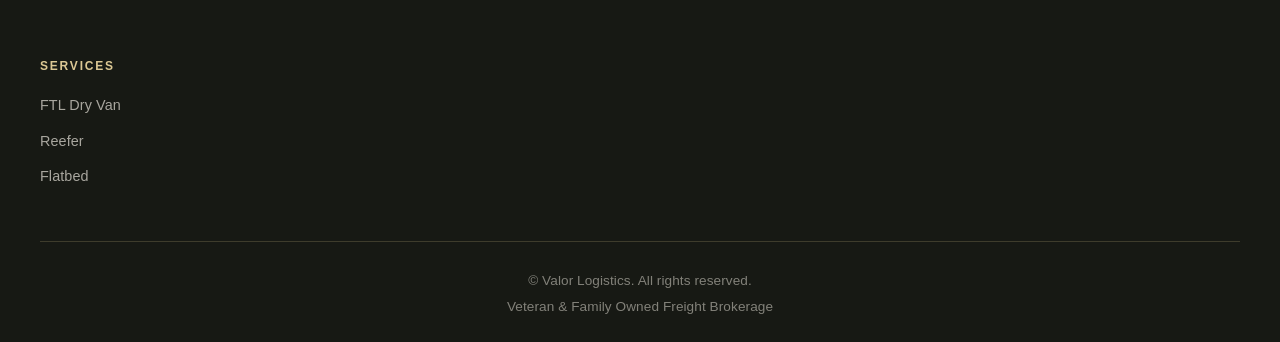
==== commit 48d739fc: "Replace stencil section graphics with editorial headings" ====
--- a/index.html
+++ b/index.html
@@ -54,7 +54,7 @@
   <section class="services-preview">
     <div class="container">
       <div class="section-header">
-        <img src="images/Header_OUR SERVICES.svg" alt="Our Services" class="section-title-image" />
+        <h2 class="section-title">Our Services</h2>
         <p class="section-subtitle">Professional transportation solutions for every freight need</p>
       </div>
       
@@ -88,9 +88,7 @@
 <section class="why-valor">
   <div class="container">
     <div class="section-header">
-      <img src="images/Header_WHY CHOOSE VALOR.svg"
-           alt="Why Choose Valor Logistics"
-           class="section-title-image" />
+      <h2 class="section-title">Why Choose Valor</h2>
     </div>
 
     <div class="values-grid">
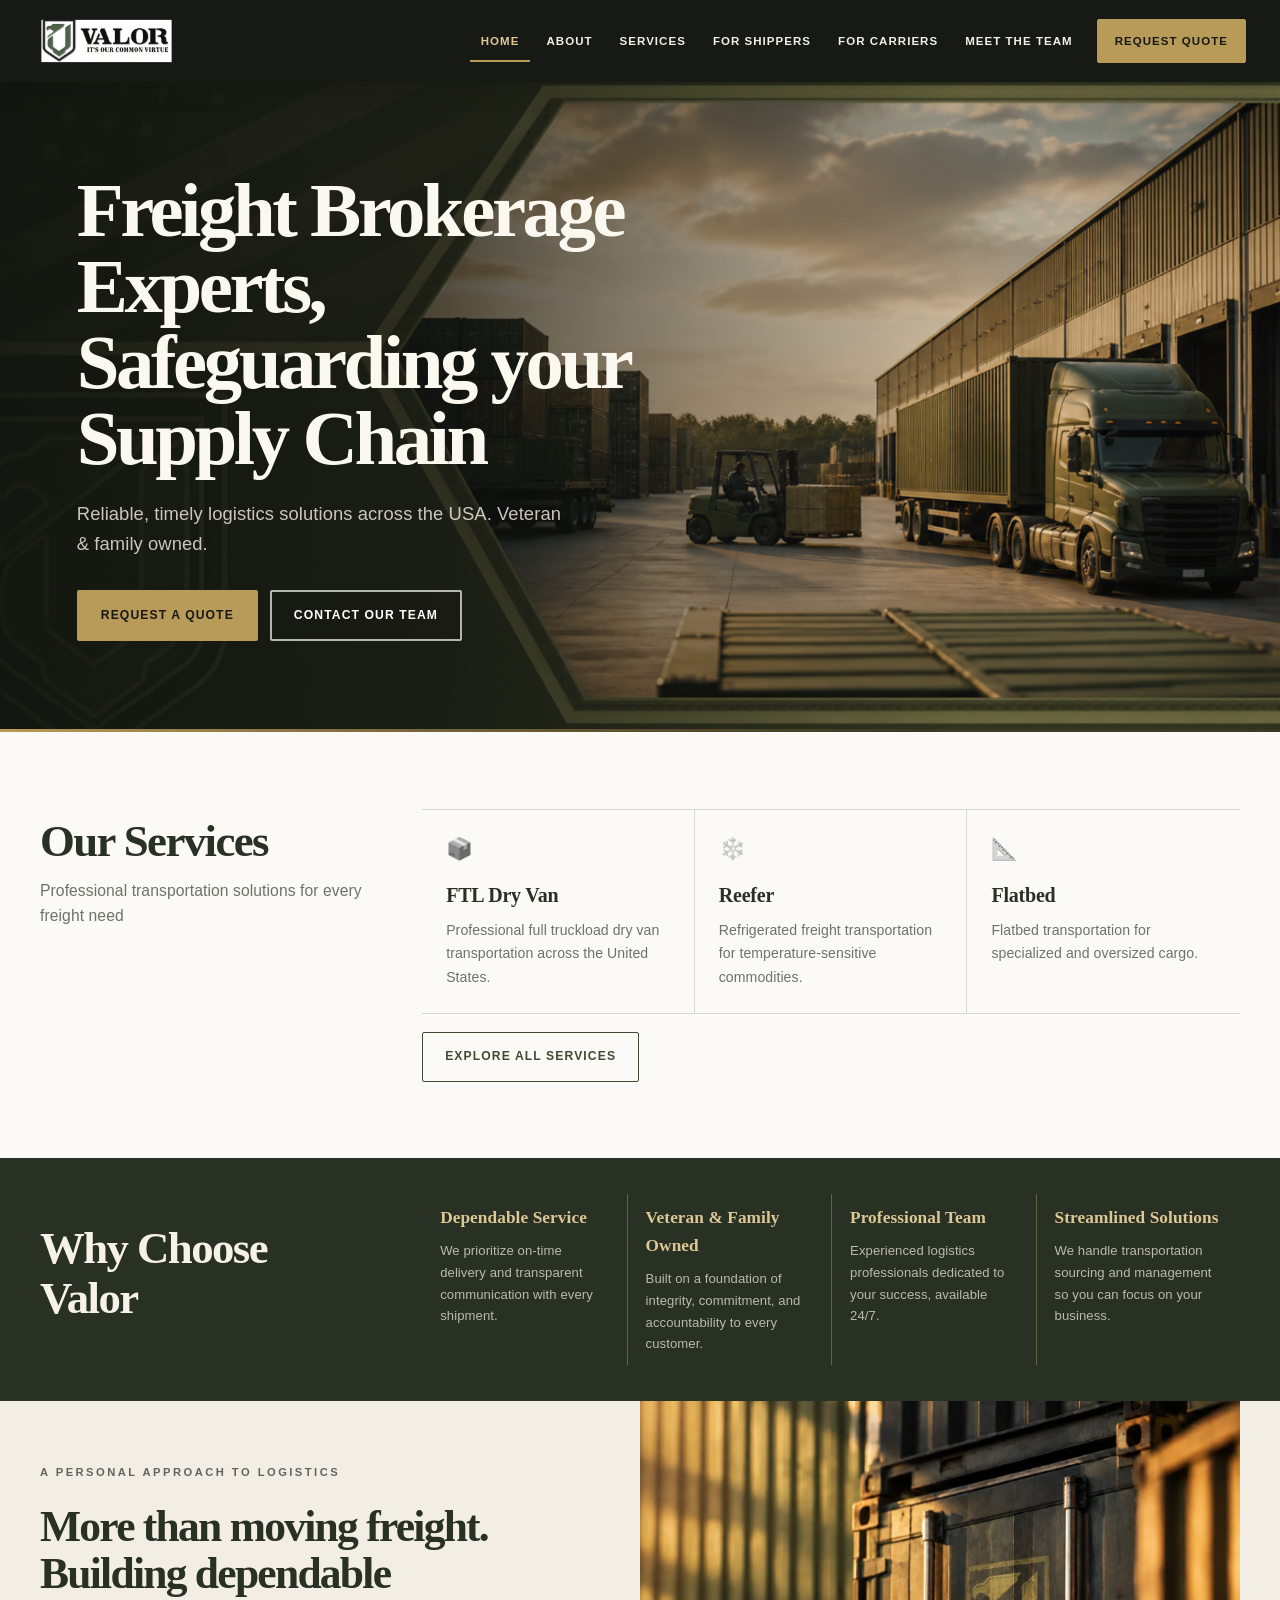
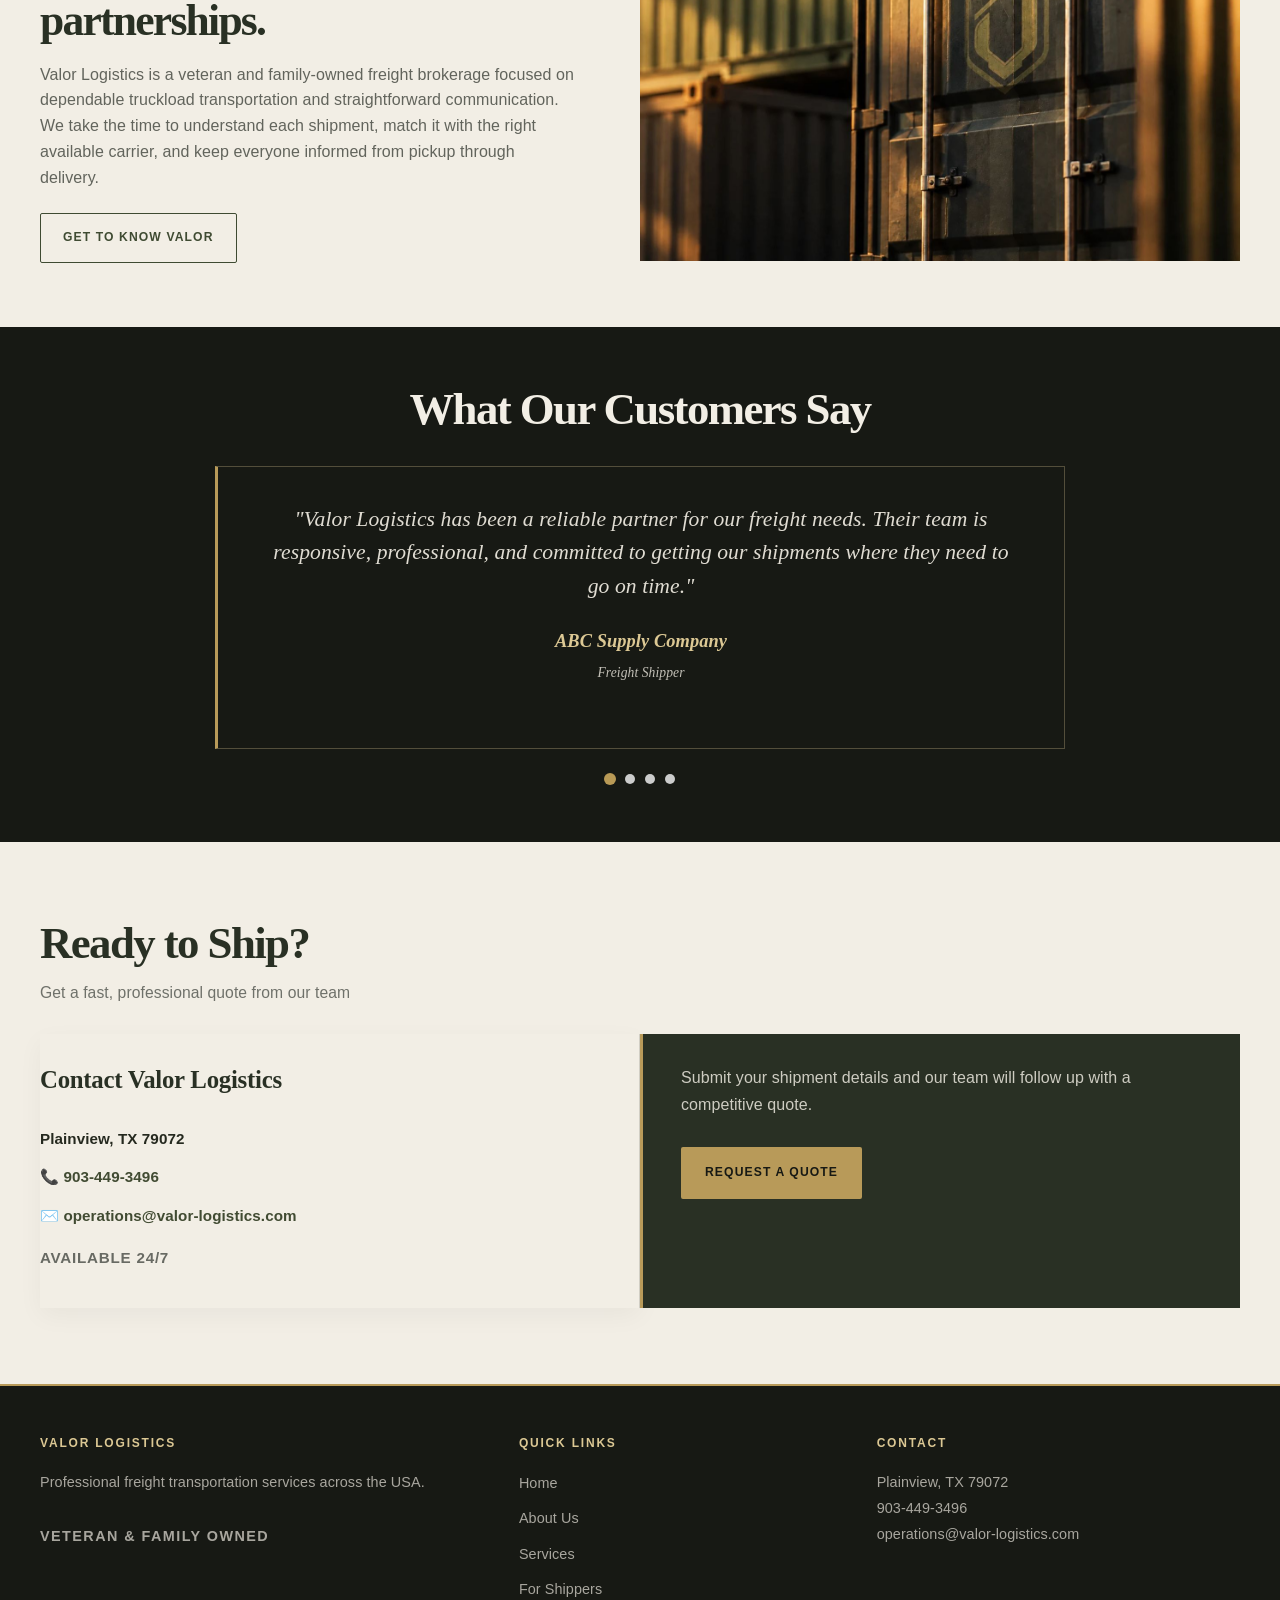
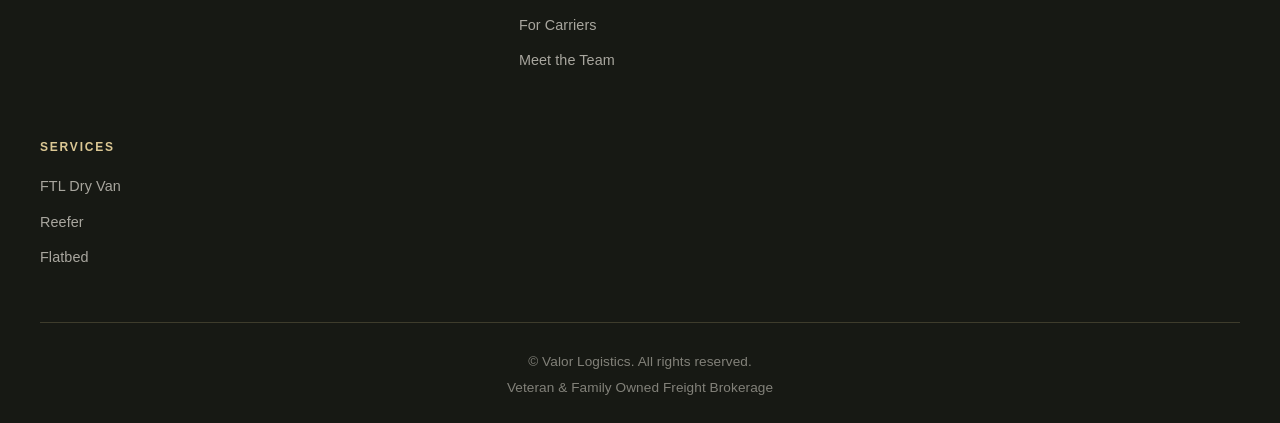
==== commit 590b549e: "Use dedicated Valor homepage partnership image" ====
--- a/index.html
+++ b/index.html
@@ -124,7 +124,7 @@
       <p>Valor Logistics is a veteran and family-owned freight brokerage focused on dependable truckload transportation and straightforward communication. We take the time to understand each shipment, match it with the right available carrier, and keep everyone informed from pickup through delivery.</p>
       <a href="about.html" class="btn btn-outline">Get to Know Valor</a>
     </div>
-    <div class="home-story-image"><img src="images/valor_backdrop3.png" alt="Open highway representing the freight routes Valor helps coordinate" loading="lazy" /></div>
+    <div class="home-story-image"><img src="images/valor-partnerships.jpg" alt="Valor-branded shipping container detail representing dependable freight partnerships" loading="lazy" /></div>
   </div>
 </section>
 
--- a/styles/option-a.css
+++ b/styles/option-a.css
@@ -103,3 +103,351 @@
 @media(max-width:768px){.container{width:calc(100% - 36px)}.navbar{padding:0 18px}.nav-container{min-height:72px}.logo a{width:158px;height:52px}.nav-menu{top:72px;background:#20231d;border:0;box-shadow:0 14px 22px #0003}.nav-menu a{display:block;padding:13px 22px;color:#f4f0e6}.nav-menu a:hover,.nav-menu a.active{padding:13px 22px;background:#ffffff09;box-shadow:inset 3px 0 var(--va-gold)}.nav-menu .cta-btn{margin:10px 20px 16px;text-align:center}.hero{min-height:540px;padding:68px 24px;background-position:center,60% center}.hero-content h1{font-size:clamp(2.7rem,10vw,4.1rem)}.hero-buttons{flex-direction:row}.page-hero{min-height:280px;padding:52px 0}.page-hero h1{font-size:clamp(2.5rem,9vw,3.6rem)}section{padding:50px 0}.services-preview .container,.why-valor .container{grid-template-columns:1fr}.service-grid{grid-template-columns:1fr}.service-card{border-right:0;border-bottom:1px solid var(--va-line);padding:20px 0}.values-grid{grid-template-columns:1fr 1fr}.value-card:nth-child(odd){border-left:0}.home-story-grid,.about-story-grid{grid-template-columns:1fr}.home-story-copy{padding:42px 24px}.home-story-image,.home-story-image img{min-height:260px}.about-story-image,.about-story-image img{min-height:280px}.about-story-copy{padding:40px 24px}.contact-grid{grid-template-columns:1fr;gap:0}.contact-info-box{border-right:0;border-bottom:1px solid var(--va-line);padding:22px 0}.contact-cta{padding:26px}.leadership-feature,.leadership-sabrie{width:100%;grid-template-columns:minmax(0,.85fr) minmax(0,1.15fr);gap:15px;padding:15px}.leadership-sabrie{grid-template-columns:minmax(0,1.15fr) minmax(0,.85fr)}.leadership-photo-wrap{min-height:270px}.leadership-copy{padding:8px}.leadership-copy h2{font-size:clamp(1.45rem,4vw,2rem)}.team-page-grid{grid-template-columns:1fr}.footer-grid{grid-template-columns:repeat(2,1fr)}}
 @media(max-width:560px){.hero{min-height:490px;padding:58px 20px}.hero-content h1{font-size:2.6rem}.hero-buttons{flex-direction:column;max-width:290px}.page-hero{min-height:260px}.page-hero h1{font-size:2.35rem}.values-grid{grid-template-columns:1fr}.value-card,.value-card:nth-child(3){border-left:0;border-top:1px solid #dcc89455;padding:16px 0}.value-card:first-child{border-top:0}.home-story-image,.home-story-image img{min-height:230px}.leadership-feature,.leadership-sabrie{grid-template-columns:1fr;background:linear-gradient(145deg,#252b21 0 20%,#f2eee5 20.2% 100%);gap:10px}.leadership-sabrie{background:linear-gradient(145deg,#f2eee5 0 72%,#252b21 72.2% 100%)}.leadership-photo-wrap{min-height:0;aspect-ratio:4/4.5;max-height:370px}.leadership-copy{padding:5px}.leadership-sabrie .leadership-copy{grid-column:1;grid-row:1}.leadership-sabrie .leadership-photo-wrap{grid-column:1;grid-row:2}.footer-grid{grid-template-columns:1fr}.btn{width:100%}}
 @media(prefers-reduced-motion:reduce){html{scroll-behavior:auto}*,*::before,*::after{transition-duration:.01ms!important;animation-duration:.01ms!important}}
+
+
+/* --- Alignment and image-fit corrections (review pass) --- */
+/* One consistent centered content frame across editorial panels and sections. */
+.container {
+  width: min(1200px, calc(100% - 64px));
+  max-width: 1200px;
+  margin-inline: auto;
+  padding-inline: 0;
+}
+.page-hero {
+  position: relative;
+  background-position: center, center center;
+  background-size: cover;
+}
+.page-hero > .container {
+  width: min(1200px, calc(100% - 64px));
+  margin-inline: auto;
+}
+.home-story-grid,
+.about-story-grid {
+  width: min(1200px, calc(100% - 64px));
+  max-width: 1200px;
+  min-height: 0;
+  margin-inline: auto;
+  grid-template-columns: minmax(0, 1fr) minmax(0, 1fr);
+  align-items: center;
+}
+.home-story-copy {
+  padding: clamp(36px, 5vw, 68px) clamp(28px, 4vw, 56px) clamp(36px, 5vw, 68px) 0;
+}
+.home-story-image,
+.home-story-image img,
+.about-story-image,
+.about-story-image img {
+  min-height: 360px;
+  max-height: 470px;
+}
+.home-story-image img,
+.about-story-image img {
+  object-fit: cover;
+  object-position: center;
+}
+.about-story-copy { padding: clamp(32px, 4vw, 58px); }
+.services-preview .container,
+.why-valor .container,
+.team-page-section > .container {
+  width: min(1200px, calc(100% - 64px));
+  margin-inline: auto;
+}
+/* Preserve alternating leadership cards, but align both to the same grid. */
+.leadership-feature,
+.leadership-sabrie {
+  width: 100%;
+  max-width: 100%;
+  margin: 0 0 24px;
+  grid-template-columns: minmax(0, 1fr) minmax(0, 1fr);
+}
+.leadership-sabrie { margin-inline: 0; }
+.leadership-photo-wrap {
+  min-width: 0;
+  min-height: 340px;
+  max-height: 420px;
+}
+.leadership-photo {
+  object-fit: contain;
+  object-position: center;
+}
+/* The team masthead is branded, not a heavily cropped photograph. */
+.page-team .team-hero {
+  min-height: 300px;
+  background-color: var(--va-ink);
+  background-image:
+    radial-gradient(ellipse at 82% 50%, rgba(184,154,89,.16), transparent 42%),
+    linear-gradient(115deg, #171914 0%, #293024 58%, #20251d 100%);
+}
+.page-about .page-hero {
+  background-image: linear-gradient(90deg, rgba(17,20,15,.78), rgba(17,20,15,.28)), url('../images/valor_backdrop2.png');
+  background-position: center, center 52%;
+}
+.page-shippers .page-hero {
+  background-image: linear-gradient(90deg, rgba(17,20,15,.78), rgba(17,20,15,.20)), url('../images/valor_backdrop3.png');
+  background-position: center, center 52%;
+}
+.page-quote .page-hero {
+  background-image: linear-gradient(90deg, rgba(17,20,15,.82), rgba(17,20,15,.25)), url('../images/valor_backdrop2.png');
+  background-position: center, center 52%;
+}
+@media (max-width: 768px) {
+  .container,
+  .page-hero > .container,
+  .home-story-grid,
+  .about-story-grid,
+  .services-preview .container,
+  .why-valor .container,
+  .team-page-section > .container {
+    width: calc(100% - 36px);
+  }
+  .home-story-grid,
+  .about-story-grid { grid-template-columns: 1fr; }
+  .home-story-copy { padding: 38px 0; }
+  .home-story-image,
+  .home-story-image img,
+  .about-story-image,
+  .about-story-image img {
+    min-height: 260px;
+    max-height: 340px;
+  }
+  .about-story-copy { padding: 36px 0 42px; }
+  .leadership-feature,
+  .leadership-sabrie {
+    width: 100%;
+    margin: 0 0 20px;
+    grid-template-columns: minmax(0, .9fr) minmax(0, 1.1fr);
+  }
+}
+@media (max-width: 560px) {
+  .leadership-feature,
+  .leadership-sabrie { grid-template-columns: 1fr; }
+}
+
+
+/* =========================================================
+   FINAL LAYOUT + IMAGE-FRAMING PASS
+   Keep one centered content grid and predictable image ratios.
+   ========================================================= */
+:root {
+  --va-content-width: 1200px;
+  --va-page-gutter: clamp(20px, 4vw, 36px);
+}
+html { overflow-x: hidden; }
+body { overflow-x: clip; }
+.container,
+.page-hero > .container,
+.services-preview .container,
+.why-valor .container,
+.team-page-section > .container {
+  width: min(var(--va-content-width), calc(100% - (var(--va-page-gutter) * 2)));
+  max-width: var(--va-content-width);
+  margin-left: auto;
+  margin-right: auto;
+  padding-left: 0;
+  padding-right: 0;
+  box-sizing: border-box;
+}
+main > section { position: relative; }
+.page-hero {
+  min-height: 320px;
+  padding: clamp(64px, 8vw, 104px) 0;
+  display: flex;
+  align-items: center;
+  background-size: cover;
+  background-repeat: no-repeat;
+}
+.page-hero > .container { position: relative; z-index: 1; }
+.page-hero:after {
+  left: max(var(--va-page-gutter), calc((100vw - var(--va-content-width)) / 2));
+}
+.page-hero h1 { max-width: 780px; }
+.page-hero p:not(.eyebrow) { max-width: 620px; }
+
+/* Consistent, centered editorial split sections. */
+.home-story-grid,
+.about-story-grid {
+  width: min(var(--va-content-width), calc(100% - (var(--va-page-gutter) * 2)));
+  max-width: var(--va-content-width);
+  margin: 0 auto;
+  display: grid;
+  grid-template-columns: minmax(0, 1fr) minmax(0, 1fr);
+  align-items: stretch;
+  min-height: 0;
+}
+.home-story-copy,
+.about-story-copy {
+  min-width: 0;
+  align-self: center;
+  padding: clamp(38px, 5vw, 68px);
+}
+.home-story-copy { padding-left: 0; }
+.home-story-image,
+.about-story-image {
+  min-width: 0;
+  min-height: 0;
+  height: clamp(340px, 36vw, 460px);
+  max-height: none;
+  overflow: hidden;
+}
+.home-story-image img,
+.about-story-image img {
+  display: block;
+  width: 100%;
+  height: 100%;
+  min-height: 0;
+  max-height: none;
+  object-fit: cover;
+  object-position: center;
+}
+.page-about .about-story-image img { object-position: center 52%; }
+
+/* Each page gets a deliberate hero image and crop. */
+.page-home .hero {
+  background-position: center, center 54%;
+  background-size: cover;
+}
+.page-about .page-hero {
+  background-image: linear-gradient(90deg, rgba(17,20,15,.78), rgba(17,20,15,.24)), url('../images/valor_backdrop2.png');
+  background-position: center, center 52%;
+}
+.page-shippers .page-hero {
+  background-image: linear-gradient(90deg, rgba(17,20,15,.78) 0%, rgba(17,20,15,.34) 62%, rgba(17,20,15,.12) 100%), url('../images/valor_backdrop3.png');
+  background-position: center, center 56%;
+}
+.page-services .page-hero {
+  background-position: center, center 58%;
+}
+.page-carriers .page-hero {
+  background-position: center, center 55%;
+}
+.page-quote .page-hero {
+  background-position: center, center 52%;
+}
+
+/* Team masthead stays typographic; portraits belong to the content. */
+.page-team .team-hero {
+  min-height: 290px;
+  background-image: radial-gradient(ellipse at 82% 48%, rgba(184,154,89,.17), transparent 40%), linear-gradient(112deg, #171914 0%, #293024 58%, #20251d 100%);
+  background-position: center;
+  background-size: cover;
+}
+.team-editorial-section { padding: clamp(34px, 5vw, 58px) 0 76px; }
+.team-editorial-section > .container { width: min(var(--va-content-width), calc(100% - (var(--va-page-gutter) * 2))); }
+.team-group-heading { width: 100%; }
+.team-group-heading::after { min-width: 24px; }
+.team-leadership { width: 100%; }
+.leadership-feature,
+.leadership-sabrie {
+  width: 100%;
+  max-width: 1080px;
+  min-height: 0;
+  margin: 0 auto 24px;
+  padding: clamp(18px, 2.6vw, 30px);
+  display: grid;
+  grid-template-columns: minmax(260px, .82fr) minmax(0, 1.18fr);
+  align-items: center;
+  gap: clamp(24px, 4vw, 54px);
+  background: #f2eee5;
+  border: 1px solid rgba(55,63,45,.16);
+  border-left: 3px solid var(--va-gold);
+  box-shadow: 0 12px 32px rgba(23,25,20,.07);
+}
+.leadership-sabrie {
+  grid-template-columns: minmax(0, 1.18fr) minmax(260px, .82fr);
+  border-left: 1px solid rgba(55,63,45,.16);
+  border-right: 3px solid var(--va-gold);
+}
+.leadership-photo-wrap {
+  width: 100%;
+  height: auto;
+  min-height: 0;
+  max-height: none;
+  aspect-ratio: 4 / 5;
+  padding: 0;
+  overflow: hidden;
+  display: block;
+  background: #e8e3d8;
+  border: 1px solid rgba(55,63,45,.12);
+  box-shadow: none;
+}
+.leadership-photo {
+  display: block;
+  width: 100%;
+  height: 100%;
+  object-fit: contain;
+  object-position: center;
+  background: #e8e3d8;
+}
+.leadership-copy { min-width: 0; max-width: 540px; padding: 12px 0; }
+.leadership-sabrie .leadership-copy { grid-column: 1; grid-row: 1; }
+.leadership-sabrie .leadership-photo-wrap { grid-column: 2; grid-row: 1; }
+.leadership-copy h2 { overflow-wrap: anywhere; }
+.leadership-bio { max-width: 500px; }
+.team-operations { width: 100%; }
+.team-operations-grid {
+  display: grid;
+  grid-template-columns: repeat(3, minmax(0, 1fr));
+  gap: clamp(16px, 2.2vw, 26px);
+}
+.team-operations-grid .team-profile-card {
+  min-width: 0;
+  overflow: hidden;
+  background: #f2eee5;
+  border: 1px solid rgba(55,63,45,.14);
+  border-top: 2px solid var(--va-gold);
+}
+.team-operations-grid .team-profile-photo {
+  display: block;
+  width: 100%;
+  height: auto;
+  aspect-ratio: 4 / 5;
+  object-fit: cover;
+  object-position: center 30%;
+  background: #e8e3d8;
+}
+.team-operations-grid .team-profile-info { padding: 20px; }
+.team-profile-contact { min-width: 0; }
+.team-profile-contact a { overflow-wrap: anywhere; }
+
+/* Mobile: stack content in reading order, never squeeze two columns. */
+@media (max-width: 800px) {
+  .home-story-grid,
+  .about-story-grid {
+    grid-template-columns: minmax(0, 1fr);
+  }
+  .home-story-copy,
+  .about-story-copy { padding: 38px 0; }
+  .home-story-image,
+  .about-story-image { height: clamp(240px, 58vw, 360px); }
+  .team-operations-grid { grid-template-columns: repeat(2, minmax(0, 1fr)); }
+  .leadership-feature,
+  .leadership-sabrie {
+    width: 100%;
+    grid-template-columns: minmax(0, 1fr) minmax(0, 1.15fr);
+    gap: 22px;
+  }
+}
+@media (max-width: 600px) {
+  .page-hero { min-height: 250px; padding: 54px 0; }
+  .page-hero h1 { font-size: clamp(2.2rem, 10vw, 2.8rem); }
+  .team-operations-grid { grid-template-columns: minmax(0, 1fr); max-width: 390px; margin-inline: auto; }
+  .leadership-feature,
+  .leadership-sabrie {
+    grid-template-columns: minmax(0, 1fr);
+    gap: 16px;
+    padding: 16px;
+    margin-bottom: 18px;
+  }
+  .leadership-photo-wrap { width: min(100%, 340px); margin: 0 auto; }
+  .leadership-sabrie .leadership-copy,
+  .leadership-sabrie .leadership-photo-wrap {
+    grid-column: 1;
+    grid-row: auto;
+  }
+  .leadership-sabrie .leadership-photo-wrap { grid-row: 1; }
+  .leadership-sabrie .leadership-copy { grid-row: 2; }
+  .leadership-copy { max-width: none; padding: 4px 0 8px; }
+  .team-group-heading { align-items: flex-start; flex-direction: column; gap: 6px; }
+  .team-group-heading::after { display: none; }
+}
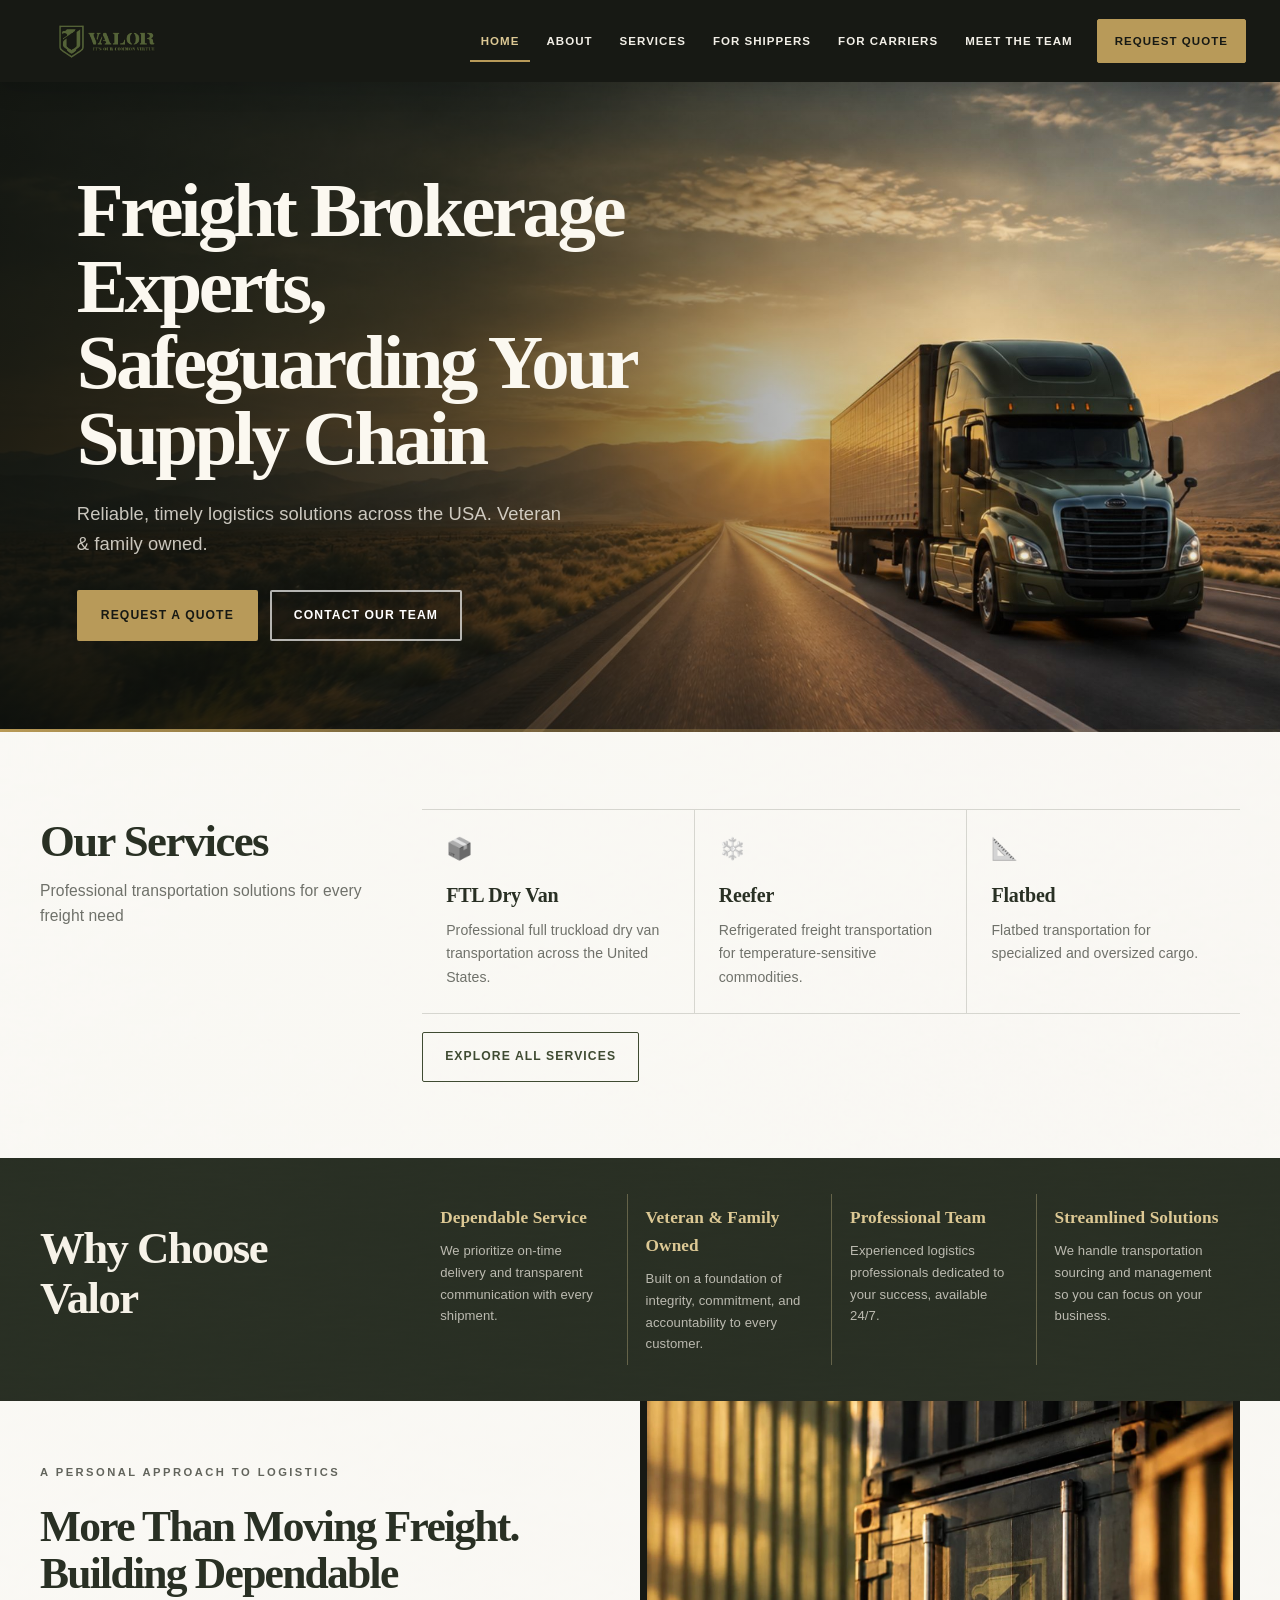
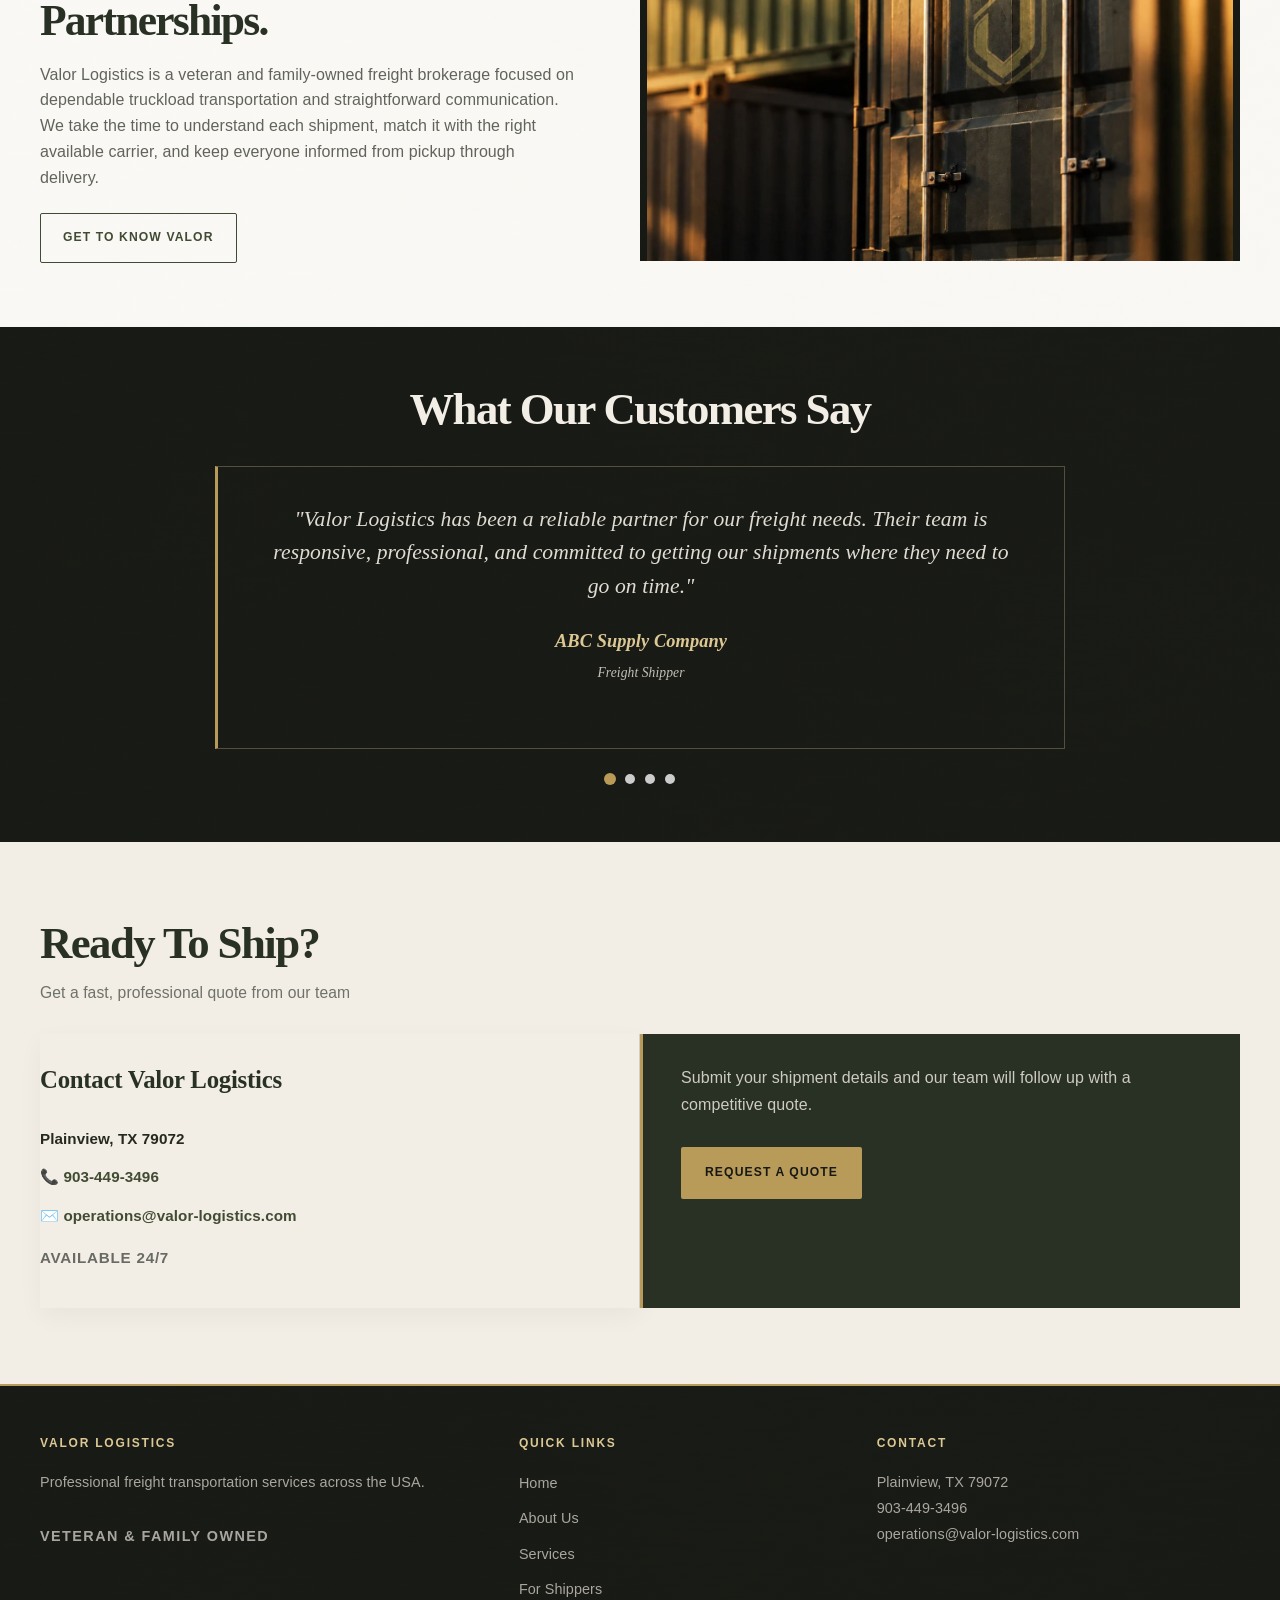
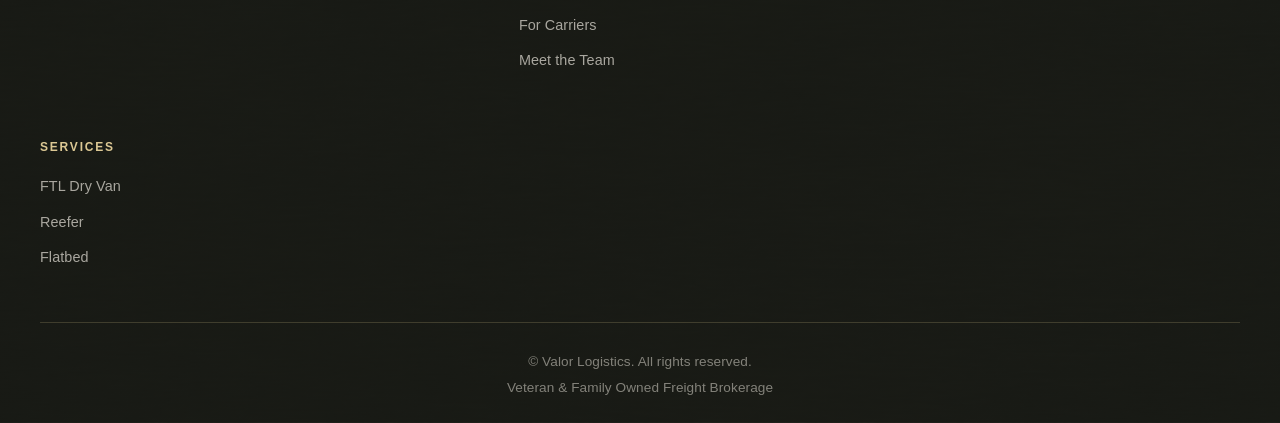
==== commit c4510928: "Polish Valor headings and use transparent header logo" ====
--- a/index.html
+++ b/index.html
@@ -19,7 +19,7 @@
   <header class="header">
     <nav class="navbar">
       <div class="nav-container">
-        <div class="logo"><a href="index.html" aria-label="Valor Logistics home"><img src="images/Logo_Cleaned%20up%20Green_White%20Logo.svg" alt="Valor Logistics" /></a></div>
+        <div class="logo"><a href="index.html" aria-label="Valor Logistics home"><img src="images/Logo_Cleaned%20up%20Green%20Lettering%20Transparent.svg" alt="Valor Logistics" /></a></div>
         <button class="mobile-toggle" id="mobileToggle" aria-label="Toggle menu">
           <span></span>
           <span></span>
@@ -41,7 +41,7 @@
   <!-- HERO SECTION -->
   <section class="hero">
     <div class="hero-content">
-      <h1>Freight Brokerage Experts, Safeguarding your Supply Chain</h1>
+      <h1>Freight Brokerage Experts, Safeguarding Your Supply Chain</h1>
       <p>Reliable, timely logistics solutions across the USA. Veteran & family owned.</p>
       <div class="hero-buttons">
         <a href="quote.html" class="btn btn-primary">Request a Quote</a>
@@ -120,7 +120,7 @@
   <div class="home-story-grid">
     <div class="home-story-copy">
       <p class="eyebrow">A PERSONAL APPROACH TO LOGISTICS</p>
-      <h2>More than moving freight. Building dependable partnerships.</h2>
+      <h2>More Than Moving Freight. Building Dependable Partnerships.</h2>
       <p>Valor Logistics is a veteran and family-owned freight brokerage focused on dependable truckload transportation and straightforward communication. We take the time to understand each shipment, match it with the right available carrier, and keep everyone informed from pickup through delivery.</p>
       <a href="about.html" class="btn btn-outline">Get to Know Valor</a>
     </div>
@@ -326,7 +326,7 @@
   <section class="contact-section" id="contact">
     <div class="container">
       <div class="section-header">
-        <h2 class="section-title">Ready to Ship?</h2>
+        <h2 class="section-title">Ready To Ship?</h2>
         <p class="section-subtitle">Get a fast, professional quote from our team</p>
       </div>
       
--- a/styles/option-a.css
+++ b/styles/option-a.css
@@ -451,3 +451,137 @@
   .team-group-heading { align-items: flex-start; flex-direction: column; gap: 6px; }
   .team-group-heading::after { display: none; }
 }
+
+
+/* =========================================================
+   CANVA ASSET INTEGRATION — OPTION A PREMIUM EDITORIAL
+   Unique image for each primary page; textures remain subtle.
+   ========================================================= */
+
+/* Homepage: cinematic freight image, with copy protected on the left. */
+.page-home .hero {
+  background-color: var(--va-ink);
+  background-image:
+    linear-gradient(90deg, rgba(15,18,14,.88) 0%, rgba(15,18,14,.68) 35%, rgba(15,18,14,.08) 76%),
+    url('../images/valor-home-hero.jpg');
+  background-position: center, center 54%;
+  background-size: cover;
+  background-repeat: no-repeat;
+}
+
+/* Each audience/service page gets its own dedicated Canva banner. */
+.page-services .page-hero {
+  background-image:
+    linear-gradient(90deg, rgba(17,20,15,.82) 0%, rgba(17,20,15,.48) 52%, rgba(17,20,15,.16) 100%),
+    url('../images/valor-services-hero.jpg');
+  background-position: center, center 52%;
+}
+.page-shippers .page-hero {
+  background-image:
+    linear-gradient(90deg, rgba(17,20,15,.82) 0%, rgba(17,20,15,.42) 55%, rgba(17,20,15,.12) 100%),
+    url('../images/valor-shippers-hero.jpg');
+  background-position: center, center 50%;
+}
+.page-carriers .page-hero {
+  background-image:
+    linear-gradient(90deg, rgba(17,20,15,.82) 0%, rgba(17,20,15,.40) 55%, rgba(17,20,15,.10) 100%),
+    url('../images/valor-carriers-hero.jpg');
+  background-position: center, center 52%;
+}
+
+/* About and quote mastheads use the new dark texture, not a reused photo. */
+.page-about .page-hero,
+.page-quote .page-hero {
+  background-color: var(--va-ink);
+  background-image:
+    linear-gradient(90deg, rgba(17,20,15,.91), rgba(17,20,15,.78)),
+    url('../images/valor-dark-texture.jpg');
+  background-position: center, center;
+  background-size: cover;
+}
+
+/* Editorial supporting images: preserve the full composition rather than
+   zooming/cropping a 16:9 Canva export into a tall split-panel slot. */
+.home-story-image,
+.about-story-image {
+  display: flex;
+  align-items: center;
+  justify-content: center;
+  background-color: var(--va-ink);
+}
+.home-story-image img,
+.about-story-image img {
+  width: 100%;
+  height: 100%;
+  min-height: 0;
+  max-height: none;
+  object-fit: contain;
+  object-position: center;
+}
+.home-story-image img { background: var(--va-ink); }
+.about-story-image {
+  background-color: var(--va-cream);
+}
+.about-story-image img {
+  padding: clamp(8px, 1.4vw, 18px);
+  background: var(--va-cream);
+}
+
+/* Low-contrast textures add depth to the alternating light/dark sections. */
+.services-preview,
+.content-section,
+.about-story,
+.home-story,
+.team-editorial-section {
+  background-color: var(--va-paper);
+  background-image:
+    linear-gradient(rgba(251,250,246,.94), rgba(251,250,246,.94)),
+    url('../images/valor-light-texture.jpg');
+  background-position: center, center;
+  background-size: cover;
+}
+.about-story {
+  background-color: var(--va-cream);
+  background-image:
+    linear-gradient(rgba(242,238,229,.93), rgba(242,238,229,.93)),
+    url('../images/valor-light-texture.jpg');
+}
+.why-valor,
+.testimonials,
+.band-section,
+.footer {
+  background-color: var(--va-ink);
+  background-image:
+    linear-gradient(rgba(23,25,20,.93), rgba(23,25,20,.93)),
+    url('../images/valor-dark-texture.jpg');
+  background-position: center, center;
+  background-size: cover;
+}
+.why-valor,
+.band-section { background-color: var(--va-olive-deep); }
+.why-valor {
+  background-image:
+    linear-gradient(rgba(41,48,36,.92), rgba(41,48,36,.92)),
+    url('../images/valor-dark-texture.jpg');
+}
+.band-section {
+  background-image:
+    linear-gradient(rgba(41,48,36,.93), rgba(41,48,36,.93)),
+    url('../images/valor-dark-texture.jpg');
+}
+
+/* Small screens: keep each image legible without forcing a desktop crop. */
+@media (max-width: 800px) {
+  .home-story-image,
+  .about-story-image {
+    height: auto;
+    min-height: 0;
+    padding: 12px;
+  }
+  .home-story-image img,
+  .about-story-image img {
+    height: auto;
+    max-height: 360px;
+    min-height: 0;
+  }
+}
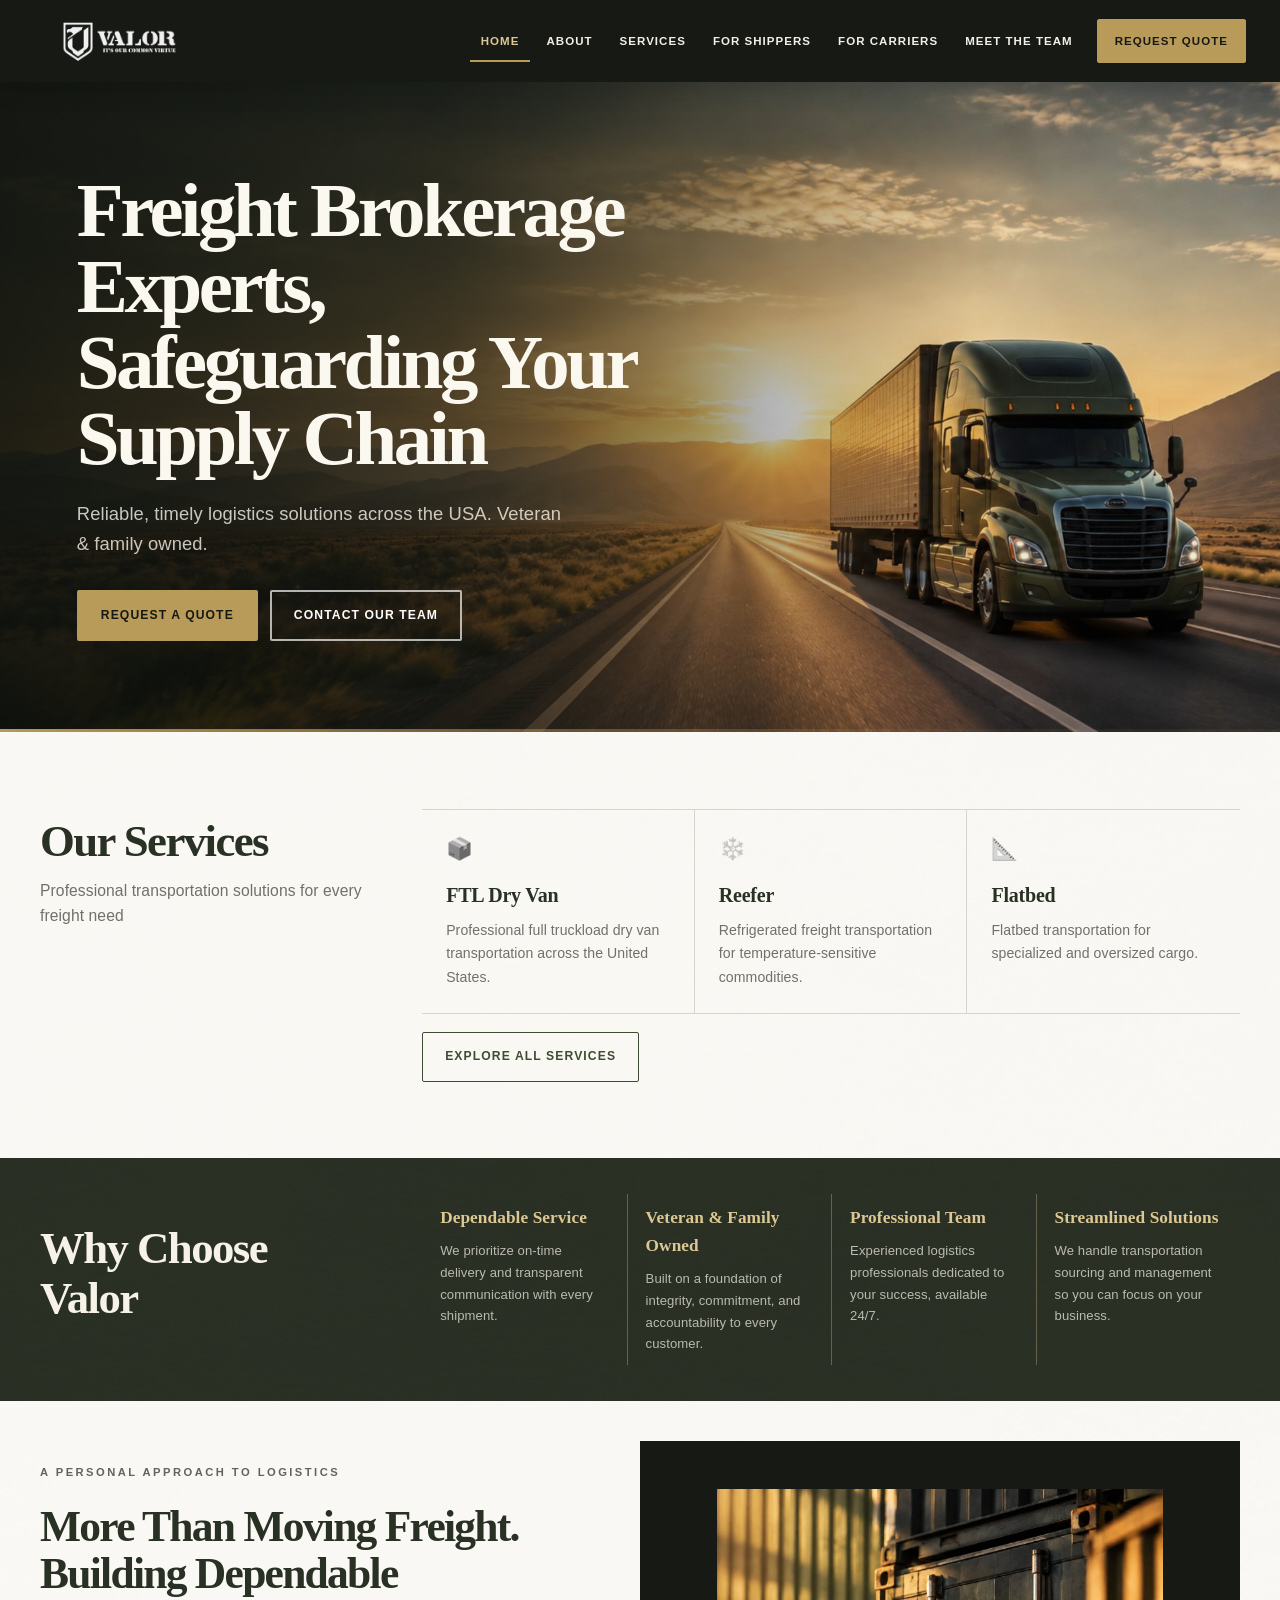
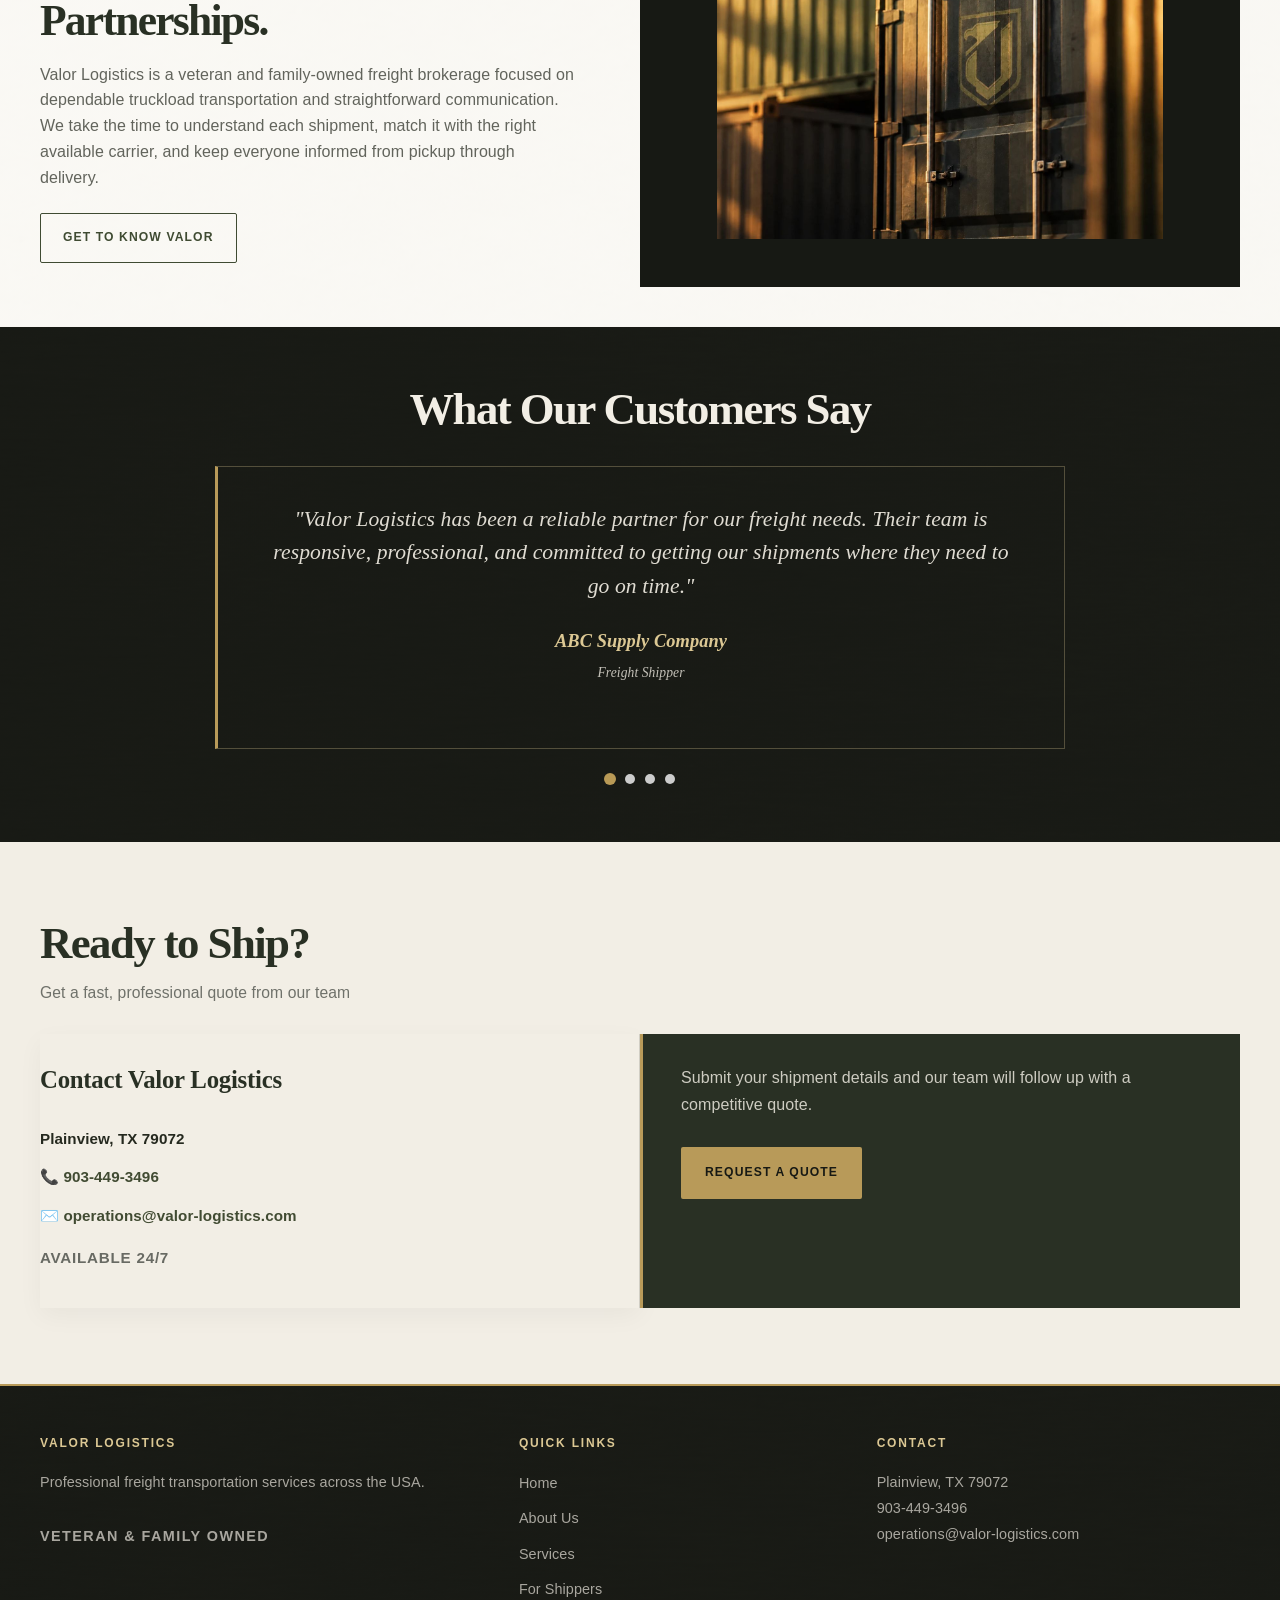
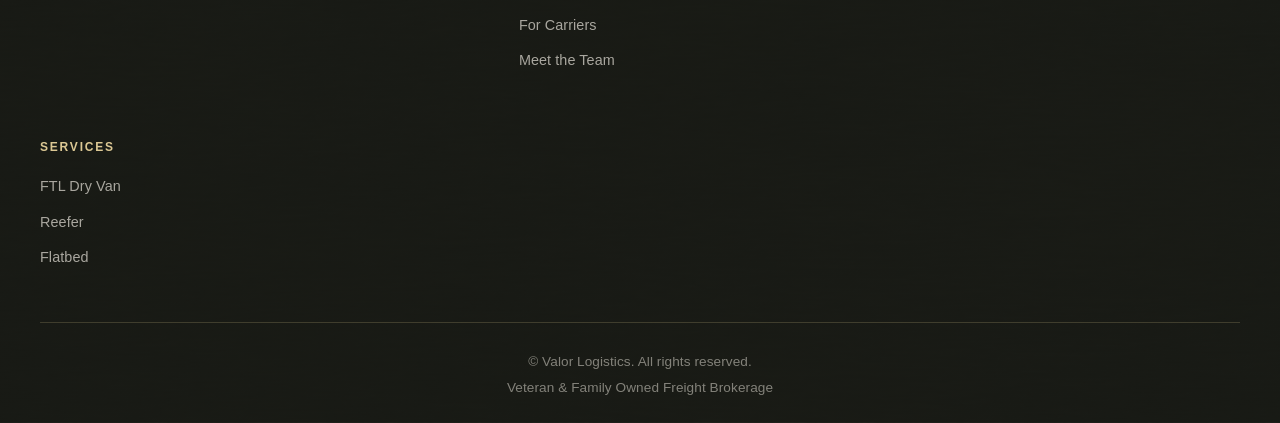
==== commit 9f5c4e86: "Apply consistent editorial title case to page headings" ====
--- a/index.html
+++ b/index.html
@@ -326,7 +326,7 @@
   <section class="contact-section" id="contact">
     <div class="container">
       <div class="section-header">
-        <h2 class="section-title">Ready To Ship?</h2>
+        <h2 class="section-title">Ready to Ship?</h2>
         <p class="section-subtitle">Get a fast, professional quote from our team</p>
       </div>
       
--- a/styles/option-a.css
+++ b/styles/option-a.css
@@ -585,3 +585,183 @@
     min-height: 0;
   }
 }
+
+
+/* =========================================================
+   VALOR EDITORIAL REFINEMENT — HEADER, HOME STORY & TEAM
+   ========================================================= */
+
+/* Use the transparent brand mark so it sits directly on the
+   charcoal navigation field without a white image rectangle. */
+.logo a {
+  width: 188px;
+  height: 68px;
+  overflow: visible;
+  background: transparent;
+}
+.logo img {
+  width: 100%;
+  height: 100%;
+  object-fit: contain;
+  object-position: left center;
+  background: transparent;
+  /* Warm ivory for clear contrast on the #1b1a16 header. */
+  filter: brightness(0) invert(.94);
+}
+
+/* Center the partnership still-life within the cream story panel.
+   Keep the complete composition visible instead of cropping it. */
+.home-story-grid {
+  align-items: center;
+}
+.home-story-image {
+  display: flex;
+  align-items: center;
+  justify-content: center;
+  align-self: center;
+  min-height: 0;
+  height: auto;
+  max-height: none;
+  padding: clamp(28px, 4vw, 48px);
+  overflow: visible;
+}
+.home-story-image img {
+  display: block;
+  width: 100%;
+  height: auto;
+  min-height: 0;
+  max-height: 350px;
+  object-fit: contain;
+  object-position: center;
+}
+
+/* Robert and Sabrie receive the individual portrait-led treatment:
+   each panel's atmosphere is built from a softened version of its
+   own portrait, with restrained diagonal rain-like lines. */
+.leadership-feature,
+.leadership-sabrie {
+  position: relative;
+  isolation: isolate;
+  overflow: hidden;
+  border: 1px solid rgba(55,63,45,.18);
+  box-shadow: 0 16px 38px rgba(23,25,20,.10);
+  background: #252b21;
+}
+.leadership-feature::before,
+.leadership-sabrie::before {
+  content: "";
+  position: absolute;
+  z-index: -2;
+  inset: -18px;
+  background-size: cover;
+  background-position: center 34%;
+  filter: blur(16px) saturate(.72) brightness(.58);
+  transform: scale(1.06);
+  opacity: .78;
+}
+.leadership-robert::before {
+  background-image: url('../images/robert_landeros.jpg');
+}
+.leadership-sabrie::before {
+  background-image: url('../images/sabrie_villegas.jpg');
+}
+.leadership-feature::after,
+.leadership-sabrie::after {
+  content: "";
+  position: absolute;
+  z-index: -1;
+  inset: 0;
+  pointer-events: none;
+  background:
+    repeating-linear-gradient(132deg,
+      transparent 0 27px,
+      rgba(201,168,76,.15) 27px 28px,
+      transparent 28px 56px),
+    repeating-linear-gradient(132deg,
+      transparent 0 74px,
+      rgba(255,255,255,.075) 74px 75px,
+      transparent 75px 118px),
+    linear-gradient(112deg,
+      rgba(37,43,33,.42) 0 39%,
+      rgba(242,238,229,.84) 39.2% 100%);
+}
+.leadership-sabrie::after {
+  background:
+    repeating-linear-gradient(132deg,
+      transparent 0 27px,
+      rgba(201,168,76,.15) 27px 28px,
+      transparent 28px 56px),
+    repeating-linear-gradient(132deg,
+      transparent 0 74px,
+      rgba(255,255,255,.075) 74px 75px,
+      transparent 75px 118px),
+    linear-gradient(112deg,
+      rgba(242,238,229,.84) 0 61%,
+      rgba(37,43,33,.42) 61.2% 100%);
+}
+.leadership-feature > *,
+.leadership-sabrie > * {
+  position: relative;
+  z-index: 1;
+}
+.leadership-photo-wrap {
+  background: rgba(242,238,229,.86);
+  border: 1px solid rgba(201,168,76,.58);
+  box-shadow: 0 12px 30px rgba(0,0,0,.20);
+}
+.leadership-photo {
+  object-fit: contain;
+  object-position: center;
+}
+.leadership-copy {
+  color: #303629;
+}
+.leadership-copy h2 {
+  color: #303629;
+}
+.leadership-copy .eyebrow {
+  color: #7a6330;
+}
+.leadership-copy .team-profile-contact a {
+  color: #465438;
+}
+
+/* Keep the three operations profiles together as one balanced group. */
+.team-operations {
+  margin-top: clamp(2.6rem, 5vw, 4rem) !important;
+}
+.team-operations-grid {
+  display: grid;
+  grid-template-columns: repeat(3, minmax(0, 1fr));
+  gap: clamp(16px, 2.2vw, 26px);
+}
+.team-operations-grid .team-profile-card {
+  min-width: 0;
+  overflow: hidden;
+}
+@media (max-width: 760px) {
+  .logo a { width: 164px; height: 60px; }
+  .home-story-image { padding: 22px 0 34px; }
+  .home-story-image img { max-height: 320px; }
+  .team-operations-grid { grid-template-columns: repeat(2, minmax(0, 1fr)); }
+}
+@media (max-width: 560px) {
+  .logo a { width: 150px; height: 54px; }
+  .leadership-feature,
+  .leadership-sabrie {
+    background: #252b21;
+  }
+  .leadership-feature::after,
+  .leadership-sabrie::after {
+    background:
+      repeating-linear-gradient(132deg,
+        transparent 0 23px,
+        rgba(201,168,76,.14) 23px 24px,
+        transparent 24px 48px),
+      linear-gradient(145deg,
+        rgba(242,238,229,.96) 0 72%,
+        rgba(48,54,41,.32) 72.2% 100%);
+  }
+  .leadership-photo-wrap { background: rgba(242,238,229,.92); }
+  .team-operations-grid { grid-template-columns: 1fr; max-width: 420px; margin-inline: auto; }
+}
